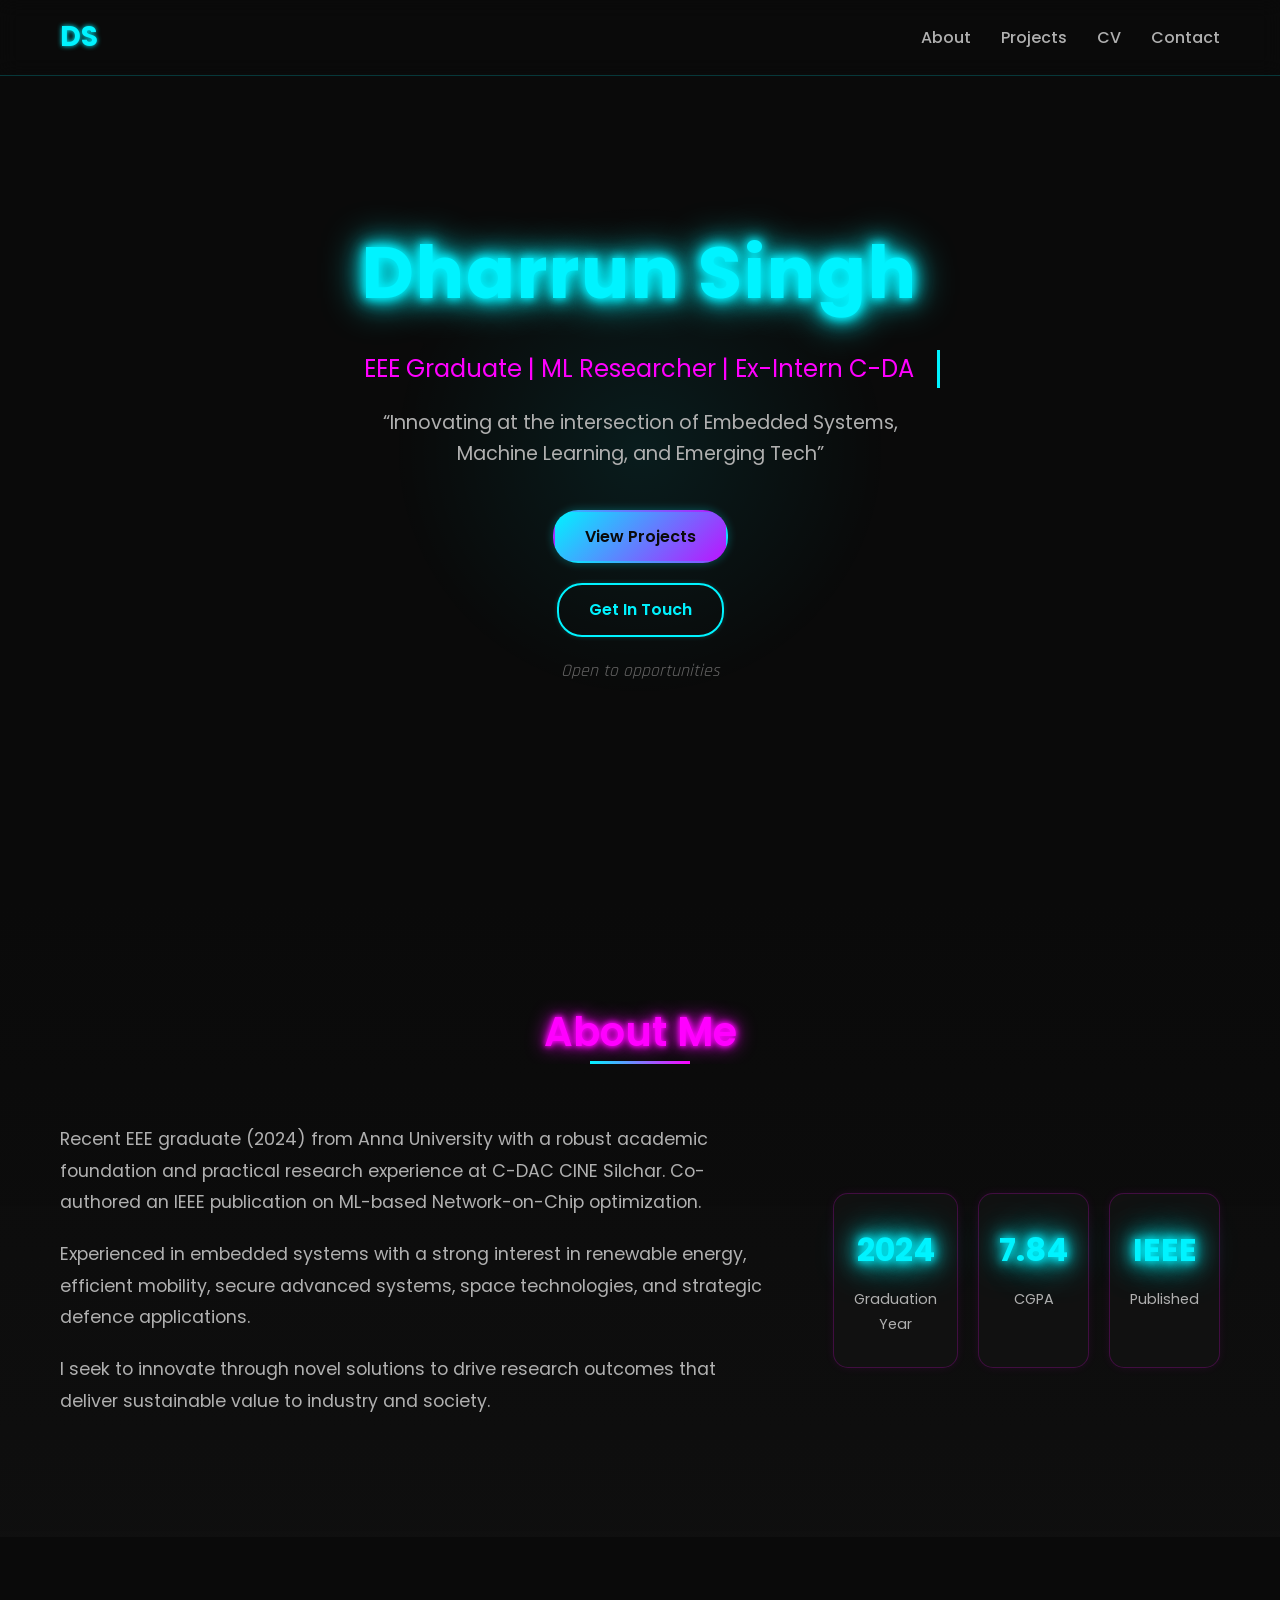
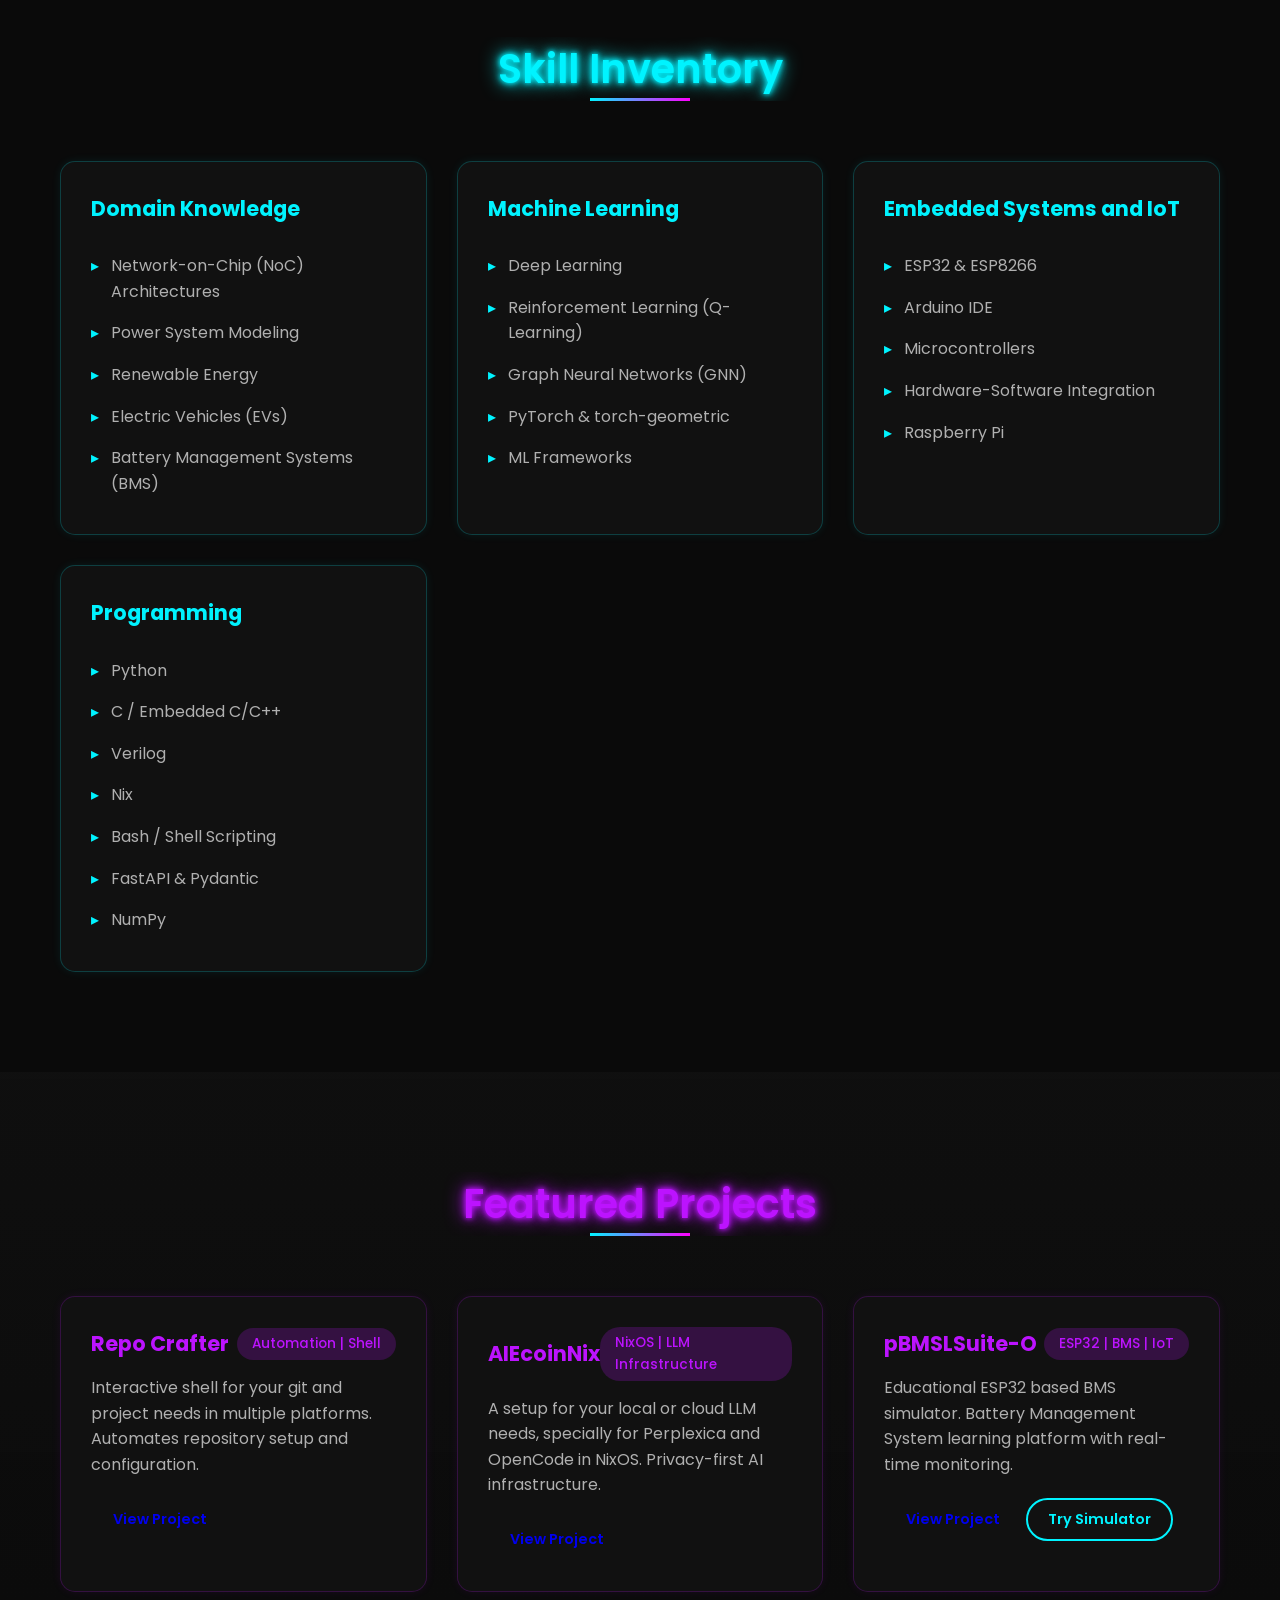
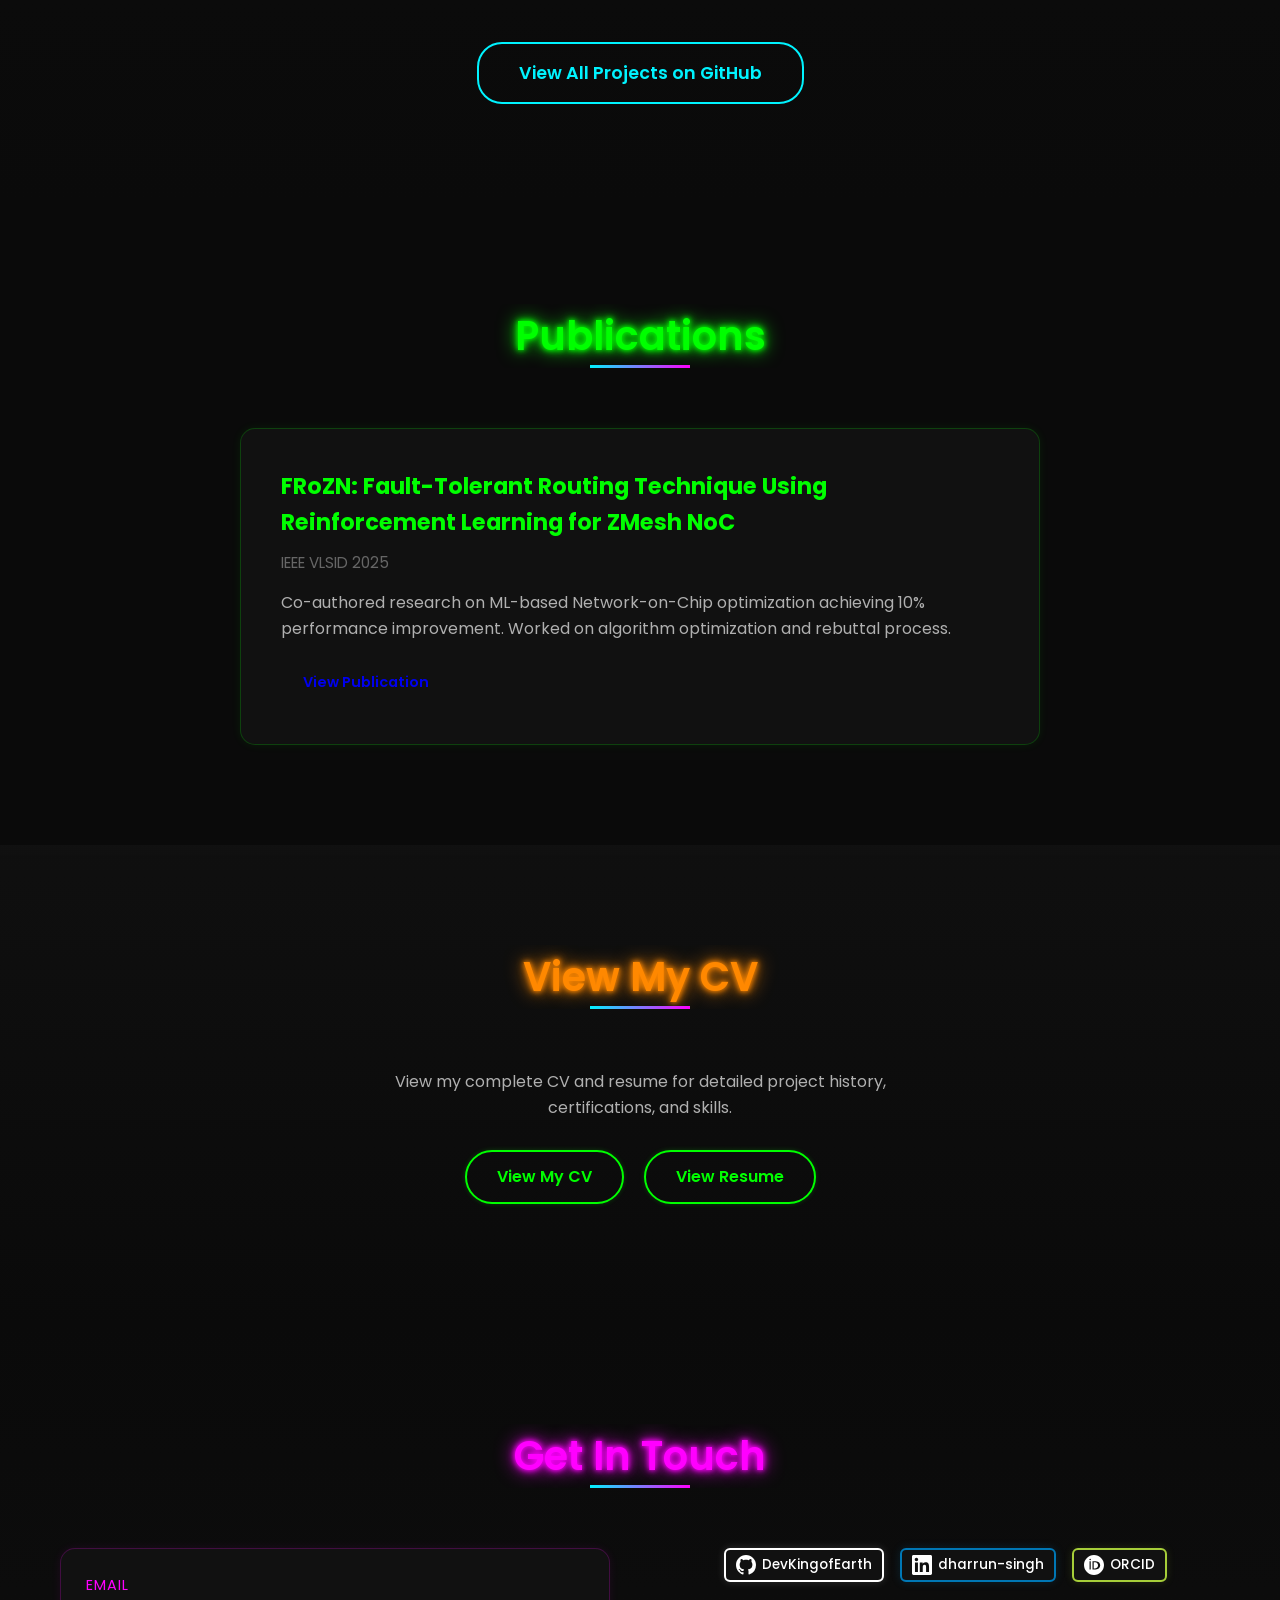
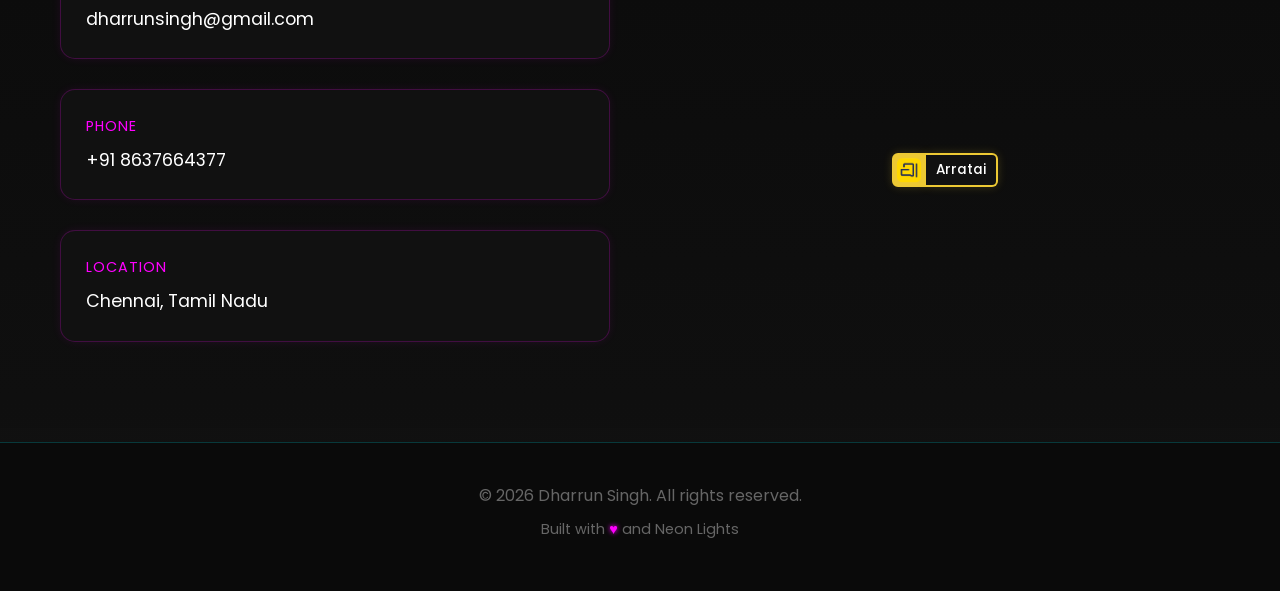
==== index.html @ 6e300f27 "Fixed button on hover in mobile mode" ====
<!DOCTYPE html>
<html lang="en">
<head>
    <meta charset="UTF-8">
    <meta name="viewport" content="width=device-width, initial-scale=1.0">
    <title>Dharrun Singh - EEE Graduate | ML Researcher | Ex-Intern C-DAC</title>
    <meta name="description" content="EEE Graduate (2024) from Anna University | ML Researcher at C-DAC CINE | IEEE Published | Embedded Systems & IoT Developer">
    <meta name="keywords" content="Dharrun Singh, ML Researcher, Embedded Systems, IoT, EEE Graduate, C-DAC, IEEE">
    <meta name="author" content="Dharrun Singh">

    <!-- Open Graph for LinkedIn/Social Sharing -->
    <meta property="og:title" content="Dharrun Singh - Portfolio">
    <meta property="og:description" content="EEE Graduate | ML Researcher | Ex-Intern C-DAC | IEEE Published">
    <meta property="og:image" content="https://devkingofearth.github.io/Meweb.png">
    <meta property="og:image:width" content="1200">
    <meta property="og:image:height" content="630">
    <meta property="og:image:type" content="image/png">
    <meta property="og:type" content="website">
    <meta property="og:url" content="https://devkingofearth.github.io">

    <!-- Twitter Card -->
    <meta name="twitter:card" content="summary_large_image">
    <meta name="twitter:title" content="Dharrun Singh - Portfolio">
    <meta name="twitter:description" content="EEE Graduate | ML Researcher | Ex-Intern C-DAC | IEEE Published">
    <meta name="twitter:image" content="https://devkingofearth.github.io/Meweb.png">

    <link rel="stylesheet" href="style.css">
    <link href="https://fonts.googleapis.com/css2?family=Poppins:wght@300;400;600;700&family=Rajdhani:ital,wght@0,400;1,400&display=swap" rel="stylesheet">
</head>
<body>
    <!-- Navigation -->
    <nav class="navbar">
        <div class="nav-container">
            <a href="#home" class="nav-logo">DS</a>
            <ul class="nav-menu">
                <li><a href="#about" class="nav-link">About</a></li>
                <li><a href="#projects" class="nav-link">Projects</a></li>
                <li><a href="#cv" class="nav-link">CV</a></li>
                <li><a href="#contact" class="nav-link">Contact</a></li>
            </ul>
            <div class="hamburger">
                <span class="bar"></span>
                <span class="bar"></span>
                <span class="bar"></span>
            </div>
        </div>
    </nav>

    <!-- Hero Section -->
    <section id="home" class="hero">
        <div class="hero-content">
            <h1 class="neon-text">Dharrun Singh</h1>
            <h2 class="subtitle">EEE Graduate | ML Researcher | Ex-Intern C-DAC</h2>
            <p class="hero-description">&#8220;Innovating at the intersection of Embedded Systems, Machine Learning, and Emerging Tech&#8221;</p>
            <div class="hero-buttons">
                <a href="#projects" class="btn btn-primary">View Projects</a>
                <a href="#contact" class="btn btn-secondary">Get In Touch</a>
            </div>
            <p class="opportunity-note">Open to opportunities</p>
        </div>
        <div class="hero-glow"></div>
    </section>

    <!-- About Section -->
    <section id="about" class="about">
        <div class="container">
            <h2 class="section-title neon-text-pink">About Me</h2>
            <div class="about-content">
                <div class="about-text">
                    <p>Recent EEE graduate (2024) from Anna University with a robust academic foundation and practical research experience at C-DAC CINE Silchar. Co-authored an IEEE publication on ML-based Network-on-Chip optimization.</p>
                    <p>Experienced in embedded systems with a strong interest in renewable energy, efficient mobility, secure advanced systems, space technologies, and strategic defence applications.</p>
                    <p>I seek to innovate through novel solutions to drive research outcomes that deliver sustainable value to industry and society.</p>
                </div>
                <div class="about-stats">
                    <div class="stat-item">
                        <span class="stat-number neon-text">2024</span>
                        <span class="stat-label">Graduation Year</span>
                    </div>
                    <div class="stat-item">
                        <span class="stat-number neon-text">7.84</span>
                        <span class="stat-label">CGPA</span>
                    </div>
                    <div class="stat-item">
                        <span class="stat-number neon-text">IEEE</span>
                        <span class="stat-label">Published</span>
                    </div>
                </div>
            </div>
        </div>
    </section>

    <!-- Skills Section -->
    <section id="skills" class="skills">
        <div class="container">
            <h2 class="section-title neon-text-cyan">Skill Inventory</h2>
            <div class="skills-grid">
                <div class="skill-card">
                    <h3>Domain Knowledge</h3>
                    <ul>
                        <li>Network-on-Chip (NoC) Architectures</li>
                        <li>Power System Modeling</li>
                        <li>Renewable Energy</li>
                        <li>Electric Vehicles (EVs)</li>
                        <li>Battery Management Systems (BMS)</li>
                    </ul>
                </div>
                <div class="skill-card">
                    <h3>Machine Learning</h3>
                    <ul>
                        <li>Deep Learning</li>
                        <li>Reinforcement Learning (Q-Learning)</li>
                        <li>Graph Neural Networks (GNN)</li>
                        <li>PyTorch & torch-geometric</li>
                        <li>ML Frameworks</li>
                    </ul>
                </div>
                <div class="skill-card">
                    <h3>Embedded Systems and IoT</h3>
                    <ul>
                        <li>ESP32 & ESP8266</li>
                        <li>Arduino IDE</li>
                        <li>Microcontrollers</li>
                        <li>Hardware-Software Integration</li>
                        <li>Raspberry Pi</li>
                    </ul>
                </div>
                <div class="skill-card">
                    <h3>Programming</h3>
                    <ul>
                        <li>Python</li>
                        <li>C / Embedded C/C++</li>
                        <li>Verilog</li>
                        <li>Nix</li>
                        <li>Bash / Shell Scripting</li>
                        <li>FastAPI & Pydantic</li>
                        <li>NumPy</li>
                    </ul>
                </div>
            </div>
        </div>
    </section>

    <!-- Projects Section -->
    <section id="projects" class="projects">
        <div class="container">
            <h2 class="section-title neon-text-purple">Featured Projects</h2>
            <div class="projects-grid">
                <div class="project-card">
                    <div class="project-header">
                        <h3>Repo Crafter</h3>
                        <span class="project-tag">Automation | Shell</span>
                    </div>
                    <p class="project-description">Interactive shell for your git and project needs in multiple platforms. Automates repository setup and configuration.</p>
                    <div class="project-links">
                        <a href="https://github.com/DevKingofEarth/Repo-Crafter" target="_blank" class="btn btn-small">View Project</a>
                    </div>
                </div>
                <div class="project-card">
                    <div class="project-header">
                        <h3>AIEcoinNix</h3>
                        <span class="project-tag">NixOS | LLM Infrastructure</span>
                    </div>
                    <p class="project-description">A setup for your local or cloud LLM needs, specially for Perplexica and OpenCode in NixOS. Privacy-first AI infrastructure.</p>
                    <div class="project-links">
                        <a href="https://github.com/DevKingofEarth/AIEcoinNix" target="_blank" class="btn btn-small">View Project</a>
                    </div>
                </div>
                <div class="project-card">
                    <div class="project-header">
                        <h3>pBMSLSuite-O</h3>
                        <span class="project-tag">ESP32 | BMS | IoT</span>
                    </div>
                    <div class="project-preview-container">
                        <p class="project-description">Educational ESP32 based BMS simulator. Battery Management System learning platform with real-time monitoring.</p>
                        <div class="project-preview">
                            <img src="pBMSLSuite-O.png" alt="pBMSLSuite-O Circuit Simulation Preview">
                        </div>
                    </div>
                    <div class="project-links">
                        <a href="https://github.com/DevKingofEarth/pBMSLSuite-O" target="_blank" class="btn btn-small">View Project</a>
                        <a href="https://wokwi.com/projects/453769002432989185" target="_blank" class="btn btn-small btn-outline">Try Simulator</a>
                    </div>
                </div>

            </div>
            <div class="github-link">
                <a href="https://github.com/DevKingofEarth" target="_blank" class="btn btn-outline">
                    <span>View All Projects on GitHub</span>
                </a>
            </div>
        </div>
    </section>

    <!-- Publications Section -->
    <section class="publications">
        <div class="container">
            <h2 class="section-title neon-text-lime">Publications</h2>
            <div class="publication-card">
                <h3>FRoZN: Fault-Tolerant Routing Technique Using Reinforcement Learning for ZMesh NoC</h3>
                <p class="publication-publisher">IEEE VLSID 2025</p>
                <p class="publication-description">Co-authored research on ML-based Network-on-Chip optimization achieving 10% performance improvement. Worked on algorithm optimization and rebuttal process.</p>
                <a href="https://ieeexplore.ieee.org/document/10900681" target="_blank" class="btn btn-small">View Publication</a>
            </div>
        </div>
    </section>

    <!-- CV Section -->
    <section id="cv" class="cv-download">
        <div class="container">
            <h2 class="section-title neon-text-orange">View My CV</h2>
            <div class="cv-content">
                <p class="cv-description">View my complete CV and resume for detailed project history, certifications, and skills.</p>
                <div class="cv-buttons">
                    <a href="https://rxresu.me/devkingofearth/dharrun-singh-cv" target="_blank" rel="noopener noreferrer" class="btn btn-cv">
                        View My CV
                    </a>
                    <a href="https://rxresu.me/devkingofearth/dharrun-singh-resume" target="_blank" rel="noopener noreferrer" class="btn btn-cv">
                        View Resume
                    </a>
                </div>

            </div>
        </div>
    </section>

    <!-- Contact Section -->
    <section id="contact" class="contact">
        <div class="container">
            <h2 class="section-title neon-text-pink">Get In Touch</h2>
            <div class="contact-content">
                <div class="contact-info">
                    <div class="contact-item">
                        <span class="contact-label">Email</span>
                        <a href="mailto:dharrunsingh@gmail.com" class="contact-value">dharrunsingh@gmail.com</a>
                    </div>
                    <div class="contact-item">
                        <span class="contact-label">Phone</span>
                        <a href="tel:+918637664377" class="contact-value">+91 8637664377</a>
                    </div>
                    <div class="contact-item">
                        <span class="contact-label">Location</span>
                        <span class="contact-value">Chennai, Tamil Nadu</span>
                    </div>
                </div>
                <div class="social-links">
                    <a href="https://github.com/DevKingofEarth" target="_blank" class="social-link github" aria-label="GitHub">
                        <svg height="20" width="20" viewBox="0 0 24 24" fill="currentColor">
                            <path d="M12 0C5.37 0 0 5.37 0 12c0 5.31 3.435 9.795 8.205 11.385.6.105.825-.255.825-.57 0-.285-.015-1.23-.015-2.235-3.015.555-3.795-.735-4.035-1.41-.135-.345-.72-1.41-1.23-1.695-.42-.225-1.02-.78-.015-.795.945-.015 1.62.87 1.845 1.23 1.08 1.815 2.805 1.305 3.495.99.105-.78.42-1.305.765-1.605-2.67-.3-5.46-1.335-5.46-5.925 0-1.305.465-2.385 1.23-3.225-.12-.3-.54-1.53.12-3.18 0 0 1.005-.315 3.3 1.23.96-.27 1.98-.405 3-.405s2.04.135 3 .405c2.295-1.56 3.3-1.23 3.3-1.23.66 1.65.24 2.88.12 3.18.765.84 1.23 1.905 1.23 3.225 0 4.605-2.805 5.625-5.475 5.925.435.375.81 1.095.81 2.22 0 1.605-.015 2.895-.015 3.3 0 .315.225.69.825.57A12.02 12.02 0 0024 12c0-6.63-5.37-12-12-12z"/>
                        </svg>
                        <span>DevKingofEarth</span>
                    </a>
                    <a href="https://www.linkedin.com/in/dharrun-singh" target="_blank" class="social-link linkedin" aria-label="LinkedIn">
                        <svg height="20" width="20" viewBox="0 0 24 24" fill="currentColor">
                            <path d="M20.447 20.452h-3.554v-5.569c0-1.328-.027-3.037-1.852-3.037-1.853 0-2.136 1.445-2.136 2.939v5.667H9.351V9h3.414v1.561h.046c.477-.9 1.637-1.85 3.37-1.85 3.601 0 4.267 2.37 4.267 5.455v6.286zM5.337 7.433c-1.144 0-2.063-.926-2.063-2.065 0-1.138.92-2.063 2.063-2.063 1.14 0 2.064.925 2.064 2.063 0 1.139-.925 2.065-2.064 2.065zm1.782 13.019H3.555V9h3.564v11.452zM22.225 0H1.771C.792 0 0 .774 0 1.729v20.542C0 23.227.792 24 1.771 24h20.451C23.2 24 24 23.227 24 22.271V1.729C24 .774 23.2 0 22.222 0h.003z"/>
                        </svg>
                        <span>dharrun-singh</span>
                    </a>
                    <a href="https://orcid.org/0009-0004-4922-1055" target="_blank" class="social-link orcid" aria-label="ORCID">
                        <svg height="20" width="20" viewBox="0 0 24 24" fill="currentColor">
                            <path d="M12 0C5.372 0 0 5.372 0 12s5.372 12 12 12 12-5.372 12-12S18.628 0 12 0zM7.369 4.378c.525 0 .947.431.947.947s-.422.947-.947.947a.95.95 0 0 1-.947-.947c0-.525.422-.947.947-.947zm-.722 3.038h1.444v10.041H6.647V7.416zm3.562 0h3.9c3.712 0 5.344 2.653 5.344 5.025 0 2.578-2.016 5.025-5.325 5.025h-3.919V7.416zm1.444 1.303v7.444h1.722c2.022 0 3.466-1.569 3.466-3.722 0-2.016-1.272-3.722-3.466-3.722h-1.722z"/>
                        </svg>
                        <span>ORCID</span>
                    </a>
                    <a href="https://aratt.ai/user/@dharrunsingh" target="_blank" class="arratai-split-btn" aria-label="Arratai">
                        <div class="arratai-icon-segment">
                            <img src="arattai-icon.png" alt="Arratai">
                        </div>
                        <span>Arratai</span>
                    </a>
                </div>
            </div>
        </div>
    </section>

    <!-- Footer -->
    <footer class="footer">
        <div class="container">
            <p>&copy; 2026 Dharrun Singh. All rights reserved.</p>
            <p class="footer-tagline">Built with <span class="neon-heart">♥</span> and Neon Lights</p>
        </div>
    </footer>

    <script>
        // Mobile menu toggle
        const hamburger = document.querySelector('.hamburger');
        const navMenu = document.querySelector('.nav-menu');

        hamburger.addEventListener('click', () => {
            hamburger.classList.toggle('active');
            navMenu.classList.toggle('active');
        });

        // Close menu on link click
        document.querySelectorAll('.nav-link').forEach(link => {
            link.addEventListener('click', () => {
                hamburger.classList.remove('active');
                navMenu.classList.remove('active');
            });
        });

        // Smooth scroll
        document.querySelectorAll('a[href^="#"]').forEach(anchor => {
            anchor.addEventListener('click', function (e) {
                e.preventDefault();
                document.querySelector(this.getAttribute('href')).scrollIntoView({
                    behavior: 'smooth'
                });
            });
        });

        // Opportunity note smoke fade on scroll
        const opportunityNote = document.querySelector('.opportunity-note');
        const aboutSection = document.querySelector('#about');
        
        if (opportunityNote && aboutSection) {
            const observer = new IntersectionObserver((entries) => {
                entries.forEach(entry => {
                    if (entry.isIntersecting) {
                        opportunityNote.classList.add('smoke-fade');
                    } else {
                        opportunityNote.classList.remove('smoke-fade');
                    }
                });
            }, { threshold: 0.1 });
            
            observer.observe(aboutSection);
        }
    </script>
    
    <!-- Scroll Animations -->
    <script src="animations.js"></script>
</body>
</html>
---- style.css ----
/* ===== CSS Reset & Base ===== */
* {
    margin: 0;
    padding: 0;
    box-sizing: border-box;
}

:root {
    /* Neon Colors */
    --neon-cyan: #00f3ff;
    --neon-pink: #ff00ff;
    --neon-purple: #bc13fe;
    --neon-lime: #00ff00;
    --neon-orange: #ff8800;
    
    /* Background */
    --bg-dark: #0a0a0a;
    --bg-card: #111111;
    --bg-card-hover: #1a1a1a;
    
    /* Text */
    --text-primary: #ffffff;
    --text-secondary: #b0b0b0;
    --text-muted: #666666;
}

body {
    font-family: 'Poppins', sans-serif;
    background-color: var(--bg-dark);
    color: var(--text-primary);
    line-height: 1.6;
    overflow-x: hidden;
}

.container {
    max-width: 1200px;
    margin: 0 auto;
    padding: 0 20px;
}

/* ===== Neon Text Effects ===== */
.neon-text {
    color: var(--neon-cyan);
    text-shadow:
        0 0 8px var(--neon-cyan),
        0 0 15px var(--neon-cyan),
        0 0 25px var(--neon-cyan),
        0 0 40px var(--neon-cyan);
    animation: neon-pulse 2s ease-in-out infinite alternate;
}

.neon-text-pink {
    color: var(--neon-pink);
    text-shadow:
        0 0 5px var(--neon-pink),
        0 0 10px var(--neon-pink),
        0 0 20px var(--neon-pink);
}

.neon-text-cyan {
    color: var(--neon-cyan);
    text-shadow:
        0 0 5px var(--neon-cyan),
        0 0 10px var(--neon-cyan),
        0 0 20px var(--neon-cyan);
}

.neon-text-purple {
    color: var(--neon-purple);
    text-shadow:
        0 0 5px var(--neon-purple),
        0 0 10px var(--neon-purple),
        0 0 20px var(--neon-purple);
}

.neon-text-lime {
    color: var(--neon-lime);
    text-shadow:
        0 0 5px var(--neon-lime),
        0 0 10px var(--neon-lime),
        0 0 20px var(--neon-lime);
}

@keyframes neon-pulse {
    from {
        text-shadow:
            0 0 5px var(--neon-cyan),
            0 0 10px var(--neon-cyan),
            0 0 20px var(--neon-cyan);
    }
    to {
        text-shadow:
            0 0 10px var(--neon-cyan),
            0 0 20px var(--neon-cyan),
            0 0 30px var(--neon-cyan),
            0 0 40px var(--neon-cyan);
    }
}

/* ===== Navigation ===== */
.navbar {
    position: fixed;
    top: 0;
    left: 0;
    right: 0;
    background: rgba(10, 10, 10, 0.9);
    backdrop-filter: blur(10px);
    border-bottom: 1px solid rgba(0, 243, 255, 0.2);
    z-index: 1000;
    padding: 15px 0;
}

.nav-container {
    max-width: 1200px;
    margin: 0 auto;
    padding: 0 20px;
    display: flex;
    justify-content: space-between;
    align-items: center;
}

.nav-logo {
    font-size: 28px;
    font-weight: 700;
    color: var(--neon-cyan);
    text-decoration: none;
    text-shadow: 0 0 5px var(--neon-cyan);
    transition: all 0.3s ease;
}

.nav-logo:hover {
    text-shadow: 0 0 10px var(--neon-cyan), 0 0 20px var(--neon-cyan);
}

.nav-menu {
    display: flex;
    list-style: none;
    gap: 30px;
}

.nav-link {
    color: var(--text-secondary);
    text-decoration: none;
    font-weight: 500;
    transition: all 0.3s ease;
    position: relative;
}

.nav-link:hover {
    color: var(--neon-cyan);
}

.nav-link::after {
    content: '';
    position: absolute;
    bottom: -5px;
    left: 0;
    width: 0;
    height: 2px;
    background: var(--neon-cyan);
    box-shadow: 0 0 5px var(--neon-cyan);
    transition: width 0.3s ease;
}

.nav-link:hover::after {
    width: 100%;
}

.hamburger {
    display: none;
    flex-direction: column;
    cursor: pointer;
    gap: 5px;
}

.bar {
    width: 25px;
    height: 3px;
    background: var(--neon-cyan);
    box-shadow: 0 0 5px var(--neon-cyan);
    transition: all 0.3s ease;
}

/* ===== Hero Section ===== */
.hero {
    min-height: 100vh;
    display: flex;
    align-items: center;
    justify-content: center;
    position: relative;
    overflow: hidden;
    padding: 100px 20px;
}

.hero-content {
    text-align: center;
    z-index: 2;
}

.hero h1 {
    font-size: 4.5rem;
    font-weight: 700;
    margin-bottom: 20px;
    letter-spacing: 2px;
}

.subtitle {
    font-size: 1.5rem;
    color: var(--neon-pink);
    margin-bottom: 20px;
    font-weight: 400;
}

.hero-description {
    font-size: 1.2rem;
    color: var(--text-secondary);
    max-width: 600px;
    margin: 0 auto 40px;
}

.hero-buttons {
    display: flex;
    gap: 20px;
    justify-content: center;
    flex-wrap: wrap;
}

/* Opportunity Note - Subtle, elegant, smoke fade */
.opportunity-note {
    font-family: 'Rajdhani', sans-serif;
    font-style: italic;
    font-size: 1.1rem;
    color: var(--text-muted);
    text-align: center;
    margin-top: 20px;
    opacity: 1;
    transform: translateY(0);
    filter: blur(0px);
    transition: opacity 0.8s ease-out, transform 0.8s ease-out, filter 0.8s ease-out;
}

.opportunity-note.smoke-fade {
    opacity: 0;
    transform: translateY(-15px);
    filter: blur(3px);
}

.hero-glow {
    position: absolute;
    width: 500px;
    height: 500px;
    background: radial-gradient(circle, rgba(0, 243, 255, 0.08) 0%, transparent 70%);
    top: 50%;
    left: 50%;
    transform: translate(-50%, -50%);
    pointer-events: none;
    z-index: 1;
}

/* ===== Buttons ===== */
.btn {
    padding: 12px 30px;
    border-radius: 30px;
    text-decoration: none;
    font-weight: 600;
    transition: all 0.3s ease;
    display: inline-block;
    border: 2px solid transparent;
}

.btn-primary {
    background: linear-gradient(135deg, var(--neon-cyan), var(--neon-purple));
    color: var(--bg-dark);
    box-shadow: 0 0 10px rgba(0, 243, 255, 0.3);
    border-radius: 25px;
}

.btn-primary:hover {
    box-shadow: 0 0 15px rgba(0, 243, 255, 0.4), 0 0 30px rgba(188, 19, 254, 0.3);
    transform: translateY(-3px);
    border-radius: 25px;
}

.btn-secondary {
    background: transparent;
    color: var(--neon-cyan);
    border: 2px solid var(--neon-cyan);
    box-shadow: 0 0 5px rgba(0, 243, 255, 0.2);
    border-radius: 25px;
}

.btn-secondary:hover {
    background: rgba(0, 243, 255, 0.1);
    box-shadow: 0 0 10px rgba(0, 243, 255, 0.3);
    border-radius: 25px;
}

.btn-outline {
    background: transparent;
    color: var(--neon-cyan);
    border: 2px solid var(--neon-cyan);
    padding: 15px 40px;
    font-size: 1.1rem;
    border-radius: 25px;
}

.btn-outline:hover {
    background: var(--neon-cyan);
    color: var(--bg-dark);
    box-shadow: 0 0 15px var(--neon-cyan);
    border-radius: 25px;
}

/* CV Buttons - Radium Green Style */
.btn-cv {
    background: transparent;
    color: var(--neon-lime);
    border: 2px solid var(--neon-lime);
    box-shadow: 0 0 5px rgba(0, 255, 0, 0.2);
}

.btn-cv:hover {
    background: rgba(0, 255, 0, 0.1);
    box-shadow: 0 0 10px rgba(0, 255, 0, 0.3);
    transform: translateY(-3px);
}

.btn-small {
    padding: 8px 20px;
    font-size: 0.9rem;
}

.btn.disabled {
    opacity: 0.5;
    cursor: not-allowed;
}

/* ===== Section Titles ===== */
.section-title {
    font-size: 2.5rem;
    text-align: center;
    margin-bottom: 60px;
    font-weight: 600;
}

/* ===== About Section ===== */
.about {
    padding: 100px 0;
    background: linear-gradient(180deg, var(--bg-dark) 0%, rgba(17, 17, 17, 0.8) 100%);
}

.about-content {
    display: grid;
    grid-template-columns: 2fr 1fr;
    gap: 60px;
    align-items: center;
}

.about-text p {
    color: var(--text-secondary);
    margin-bottom: 20px;
    font-size: 1.1rem;
    line-height: 1.8;
}

.about-stats {
    display: grid;
    grid-template-columns: repeat(3, 1fr);
    gap: 20px;
}

.stat-item {
    text-align: center;
    padding: 30px 20px;
    background: var(--bg-card);
    border-radius: 15px;
    border: 1px solid rgba(255, 0, 255, 0.2);
    box-shadow: 0 0 10px rgba(255, 0, 255, 0.08);
    transition: all 0.3s ease;
}

.stat-item:hover {
    transform: translateY(-5px);
    box-shadow: 0 0 15px rgba(255, 0, 255, 0.2);
    border-color: var(--neon-pink);
}

.stat-number {
    display: block;
    font-size: 2rem;
    font-weight: 700;
    margin-bottom: 10px;
}

.stat-label {
    color: var(--text-secondary);
    font-size: 0.9rem;
}

/* ===== Skills Section ===== */
.skills {
    padding: 100px 0;
}

.skills-grid {
    display: grid;
    grid-template-columns: repeat(auto-fit, minmax(300px, 1fr));
    gap: 30px;
}

.skill-card {
    background: var(--bg-card);
    border-radius: 15px;
    padding: 30px;
    border: 1px solid rgba(0, 243, 255, 0.2);
    box-shadow: 0 0 10px rgba(0, 243, 255, 0.08);
    transition: all 0.3s ease;
}

.skill-card:hover {
    transform: translateY(-5px);
    box-shadow: 0 0 15px rgba(0, 243, 255, 0.2);
    border-color: var(--neon-cyan);
}

.skill-card h3 {
    color: var(--neon-cyan);
    margin-bottom: 20px;
    font-size: 1.3rem;
}

.skill-card ul {
    list-style: none;
}

.skill-card li {
    color: var(--text-secondary);
    padding: 8px 0;
    padding-left: 20px;
    position: relative;
}

.skill-card li::before {
    content: '▸';
    position: absolute;
    left: 0;
    color: var(--neon-cyan);
}

/* ===== Projects Section ===== */
.projects {
    padding: 100px 0;
    background: linear-gradient(180deg, rgba(17, 17, 17, 0.8) 0%, var(--bg-dark) 100%);
}

.projects-grid {
    display: grid;
    grid-template-columns: repeat(auto-fit, minmax(350px, 1fr));
    gap: 30px;
    margin-bottom: 50px;
}

.project-card {
    position: relative;
    background: var(--bg-card);
    border-radius: 15px;
    padding: 30px;
    border: 1px solid rgba(188, 19, 254, 0.2);
    box-shadow: 0 0 10px rgba(188, 19, 254, 0.08);
    transition: all 0.3s ease;
    overflow: hidden;
}

.project-card:hover {
    transform: translateY(-5px);
    box-shadow: 0 0 15px rgba(188, 19, 254, 0.2);
    border-color: var(--neon-purple);
}

.project-card:has(.btn-outline:hover) .project-preview {
    opacity: 1;
}

.project-card:has(.btn-outline:hover) .project-preview img {
    transform: scale(1.1);
}

/* Project Preview - Only covers description area */
.project-preview-container {
    position: relative;
    min-height: 80px;
    margin-bottom: 20px;
}

.project-preview-container .project-description {
    position: relative;
    z-index: 1;
}

.project-preview {
    position: absolute;
    top: 0;
    left: 0;
    width: 100%;
    height: 100%;
    opacity: 0;
    transition: opacity 0.3s ease;
    border-radius: 8px;
    overflow: hidden;
    z-index: 2;
}

.project-preview img {
    width: 100%;
    height: 100%;
    object-fit: cover;
    object-position: center;
    background: var(--bg-dark);
}

.project-header {
    display: flex;
    justify-content: space-between;
    align-items: center;
    margin-bottom: 15px;
}

.project-header h3 {
    color: var(--neon-purple);
    font-size: 1.3rem;
}

.project-tag {
    background: rgba(188, 19, 254, 0.2);
    color: var(--neon-purple);
    padding: 5px 15px;
    border-radius: 20px;
    font-size: 0.85rem;
    font-weight: 500;
}

.project-description {
    color: var(--text-secondary);
    margin-bottom: 20px;
    line-height: 1.6;
}

.github-link {
    text-align: center;
}

/* ===== Publications Section ===== */
.publications {
    padding: 100px 0;
}

.publication-card {
    background: var(--bg-card);
    border-radius: 15px;
    padding: 40px;
    border: 1px solid rgba(0, 255, 0, 0.2);
    box-shadow: 0 0 10px rgba(0, 255, 0, 0.08);
    max-width: 800px;
    margin: 0 auto;
    transition: all 0.3s ease;
}

.publication-card:hover {
    box-shadow: 0 0 15px rgba(0, 255, 0, 0.2);
    border-color: var(--neon-lime);
}

.publication-card h3 {
    color: var(--neon-lime);
    font-size: 1.4rem;
    margin-bottom: 10px;
}

.publication-publisher {
    color: var(--text-muted);
    font-size: 0.95rem;
    margin-bottom: 15px;
}

.publication-description {
    color: var(--text-secondary);
    margin-bottom: 20px;
    line-height: 1.6;
}

/* ===== Contact Section ===== */
.contact {
    padding: 100px 0;
    background: linear-gradient(180deg, var(--bg-dark) 0%, rgba(17, 17, 17, 0.9) 100%);
}

.contact-content {
    display: grid;
    grid-template-columns: 1fr 1fr;
    gap: 60px;
}

.contact-info {
    display: flex;
    flex-direction: column;
    gap: 30px;
}

.contact-item {
    background: var(--bg-card);
    padding: 25px;
    border-radius: 15px;
    border: 1px solid rgba(255, 0, 255, 0.2);
    box-shadow: 0 0 10px rgba(255, 0, 255, 0.08);
    transition: all 0.3s ease;
}

.contact-item:hover {
    box-shadow: 0 0 15px rgba(255, 0, 255, 0.2);
    border-color: var(--neon-pink);
}

.contact-label {
    display: block;
    color: var(--neon-pink);
    font-size: 0.9rem;
    margin-bottom: 8px;
    text-transform: uppercase;
    letter-spacing: 1px;
}

.contact-value {
    color: var(--text-primary);
    font-size: 1.1rem;
    text-decoration: none;
    transition: color 0.3s ease;
}

.contact-value:hover {
    color: var(--neon-cyan);
}

.social-links {
    display: flex;
    flex-direction: row;
    justify-content: center;
    gap: 16px;
    flex-wrap: wrap;
}

.social-link {
    display: inline-flex;
    align-items: center;
    padding: 4px 10px;
    text-align: center;
    text-decoration: none;
    border-radius: 6px;
    font-weight: 500;
    font-size: 0.85rem;
    line-height: 1;
    height: fit-content;
    transition: all 0.3s ease;
}

.social-link.github {
    background: var(--bg-card);
    color: var(--text-primary);
    border: 2px solid #ffffff;
    box-shadow: 0 0 8px rgba(255, 255, 255, 0.15);
}

.social-link.github:hover {
    background: transparent;
    box-shadow: 0 0 15px rgba(255, 255, 255, 0.4);
}

.social-link.linkedin {
    background: var(--bg-card);
    color: var(--text-primary);
    border: 2px solid #0077b5;
    box-shadow: 0 0 10px rgba(0, 119, 181, 0.2);
}

.social-link.linkedin:hover {
    background: #0077b5;
    box-shadow: 0 0 15px rgba(0, 119, 181, 0.3);
}

.social-link.orcid {
    background: var(--bg-card);
    color: var(--text-primary);
    border: 2px solid #a6ce39;
    box-shadow: 0 0 8px rgba(166, 206, 57, 0.15);
}

.social-link.orcid:hover {
    background: #a6ce39;
    box-shadow: 0 0 15px rgba(166, 206, 57, 0.4);
}

/* ===== Arratai Split Button ===== */
.arratai-split-btn {
    display: inline-flex;
    align-items: stretch;
    text-decoration: none;
    transition: transform 0.3s ease;
    height: fit-content;
    border-radius: 6px;
    overflow: visible;
}

/* Left Segment: Icon */
.arratai-icon-segment {
    background: #EDC934;
    border: 2px solid #EDC934;
    border-radius: 6px 0 0 6px;
    width: 34px;
    height: 34px;
    flex-shrink: 0;
    display: flex;
    align-items: center;
    justify-content: center;
    box-shadow: 0 0 10px rgba(237, 201, 52, 0.2);
    transition: all 0.3s ease;
}

.arratai-icon-segment img {
    width: 100%;
    height: 100%;
    object-fit: cover;
}

/* Right Segment: Text */
.arratai-split-btn span {
    background: var(--bg-card);
    border: 2px solid #EDC934;
    border-left: none;
    border-radius: 0 6px 6px 0;
    padding: 0 10px;
    display: flex;
    align-items: center;
    color: var(--text-primary);
    font-weight: 500;
    font-size: 0.85rem;
    height: 34px;
    box-shadow: 0 0 10px rgba(237, 201, 52, 0.2);
    transition: all 0.3s ease;
}

/* Hover Effects */
.arratai-split-btn:hover {
    transform: translateY(-3px);
}

.arratai-split-btn:hover .arratai-icon-segment {
    border-radius: 6px 0 0 6px;
    box-shadow: 0 0 20px #EDC934;
}

.arratai-split-btn:hover span {
    background: #EDC934;
    border-radius: 0 6px 6px 0;
    box-shadow: 0 0 20px #EDC934;
    color: #000;
}

/* Mobile Mode */
@media (max-width: 768px) {
    .arratai-split-btn span {
        display: none;
    }
    
    .arratai-icon-segment {
        border-radius: 6px;
        width: 40px;
        height: 40px;
    }
    
    /* On hover, ensure all corners are rounded */
    .arratai-split-btn:hover .arratai-icon-segment {
        border-radius: 6px;
    }
}

/* Social Link Icons */
.social-link svg {
    width: 20px;
    height: 20px;
    fill: currentColor;
}

.social-link.github,
.social-link.linkedin,
.social-link.orcid {
    padding: 5px 10px;
    display: inline-flex;
    align-items: center;
    gap: 6px;
    width: fit-content;
    height: fit-content;
}

.social-link span {
    font-size: 0.85rem;
    line-height: 1;
}

/* ===== CV Download Section ===== */
.cv-download {
    padding: 100px 0;
    background: linear-gradient(180deg, rgba(17, 17, 17, 0.9) 0%, var(--bg-dark) 100%);
    text-align: center;
}

.cv-content {
    max-width: 600px;
    margin: 0 auto;
}

.cv-description {
    color: var(--text-secondary);
    font-size: 1.1rem;
    margin-bottom: 30px;
}

.cv-buttons {
    display: flex;
    gap: 20px;
    justify-content: center;
    margin-bottom: 20px;
    flex-wrap: wrap;
}

.cv-note {
    color: var(--text-muted);
    font-size: 0.9rem;
}

.neon-text-orange {
    color: #ff8800;
    text-shadow: 0 0 5px #ff8800, 0 0 10px #ff8800, 0 0 20px #ff8800;
}

/* ===== Footer ===== */
.footer {
    padding: 40px 0;
    text-align: center;
    border-top: 1px solid rgba(0, 243, 255, 0.2);
}

.footer p {
    color: var(--text-muted);
    margin-bottom: 10px;
}

.footer-tagline {
    font-size: 0.9rem;
}

.neon-heart {
    color: var(--neon-pink);
    text-shadow: 0 0 5px var(--neon-pink);
    animation: heartbeat 1.5s ease-in-out infinite;
}

@keyframes heartbeat {
    0%, 100% { transform: scale(1); }
    50% { transform: scale(1.2); }
}

/* ===== Responsive Design ===== */
@media (max-width: 968px) {
    .nav-menu {
        position: fixed;
        left: -100%;
        top: 70px;
        flex-direction: column;
        background: rgba(10, 10, 10, 0.95);
        width: 100%;
        text-align: center;
        transition: 0.3s;
        padding: 20px 0;
        border-bottom: 1px solid rgba(0, 243, 255, 0.2);
    }

    .nav-menu.active {
        left: 0;
    }

    .hamburger {
        display: flex;
    }

    .hero h1 {
        font-size: 3rem;
    }

    .about-content {
        grid-template-columns: 1fr;
    }

    .about-stats {
        grid-template-columns: repeat(3, 1fr);
    }

    .contact-content {
        grid-template-columns: 1fr;
    }

    .social-links {
        flex-direction: row;
        justify-content: center;
    }

    /* Hide username when squeezed */
    .social-link span {
        display: none;
    }

    .social-link.github,
    .social-link.linkedin,
    .social-link.orcid {
        padding: 8px 10px;
    }

    @media (max-width: 768px) {
    .hero h1 {
        font-size: 2.5rem;
    }

    .subtitle {
        font-size: 1.2rem;
    }

    .section-title {
        font-size: 2rem;
    }

    .skills-grid {
        grid-template-columns: 1fr;
    }

    .projects-grid {
        grid-template-columns: 1fr;
    }

    .about-stats {
        grid-template-columns: 1fr;
    }

    /* Social icons - hide username when squeezed (tablet/mobile), square-ish */
    .social-link span {
        display: none;
    }

    .social-link.github,
    .social-link.linkedin,
    .social-link.orcid {
        padding: 8px 10px;
    }

    .social-links {
        flex-direction: row;
    }
}

    .social-link.github,
    .social-link.linkedin,
    .social-link.orcid {
        padding: 8px 10px;
    }

    .social-links {
        flex-direction: row;
    }
}

.hero-buttons {
        flex-direction: column;
        align-items: center;
    }

    .cv-buttons {
        flex-direction: row;
        align-items: center;
    }

    .cv-description {
        font-size: 1rem;
        padding: 0 20px;
    }
}

/* ===== Skill Progress Bars ===== */
.skill-bar {
    width: 100%;
    height: 8px;
    background: rgba(255, 255, 255, 0.1);
    border-radius: 4px;
    overflow: hidden;
    margin-top: 10px;
    box-shadow: inset 0 0 5px rgba(0, 0, 0, 0.3);
}

.skill-progress {
    height: 100%;
    background: linear-gradient(90deg, var(--neon-cyan), var(--neon-purple));
    border-radius: 4px;
    box-shadow: 0 0 10px var(--neon-cyan);
    transform-origin: left;
    animation: skill-fill 1.5s ease-out forwards;
}

@keyframes skill-fill {
    from {
        transform: scaleX(0);
    }
    to {
        transform: scaleX(1);
    }
}

/* Different skill levels */
.skill-90 { width: 90%; }
.skill-85 { width: 85%; }
.skill-80 { width: 80%; }
.skill-75 { width: 75%; }

/* ===== Section Base Styles for Animations ===== */
section {
    will-change: opacity, transform;
}

/* ===== Scroll Animations ===== */
.animate-on-scroll {
    opacity: 0;
    transform: translateY(30px);
    transition: opacity 0.6s ease, transform 0.6s ease;
}

.animate-on-scroll.animate-in {
    opacity: 1;
    transform: translateY(0);
}

/* Title reveal animation */
.section-title {
    position: relative;
    overflow: hidden;
}

.section-title::after {
    content: '';
    position: absolute;
    bottom: 0;
    left: 50%;
    width: 0;
    height: 3px;
    background: linear-gradient(90deg, var(--neon-cyan), var(--neon-pink));
    transition: width 0.6s ease, left 0.6s ease;
}

.section-title.title-revealed::after {
    width: 100px;
    left: calc(50% - 50px);
}

/* Enhanced card hover effects */
.skill-card,
.project-card,
.contact-item,
.stat-item {
    transition: transform 0.3s ease, box-shadow 0.3s ease, border-color 0.3s ease;
}

.skill-card:hover,
.project-card:hover {
    transform: translateY(-10px) scale(1.02);
}

/* Typing cursor for hero */
.subtitle {
    border-right: 3px solid var(--neon-cyan);
    animation: blink 1s infinite;
}

@keyframes blink {
    0%, 50% { border-color: var(--neon-cyan); }
    51%, 100% { border-color: transparent; }
}

/* ===== Scrollbar ===== */
::-webkit-scrollbar {
    width: 10px;
}

::-webkit-scrollbar-track {
    background: var(--bg-dark);
}

::-webkit-scrollbar-thumb {
    background: var(--neon-cyan);
    border-radius: 5px;
    box-shadow: 0 0 6px var(--neon-cyan);
}

::-webkit-scrollbar-thumb:hover {
    background: var(--neon-pink);
    box-shadow: 0 0 6px var(--neon-pink);
}
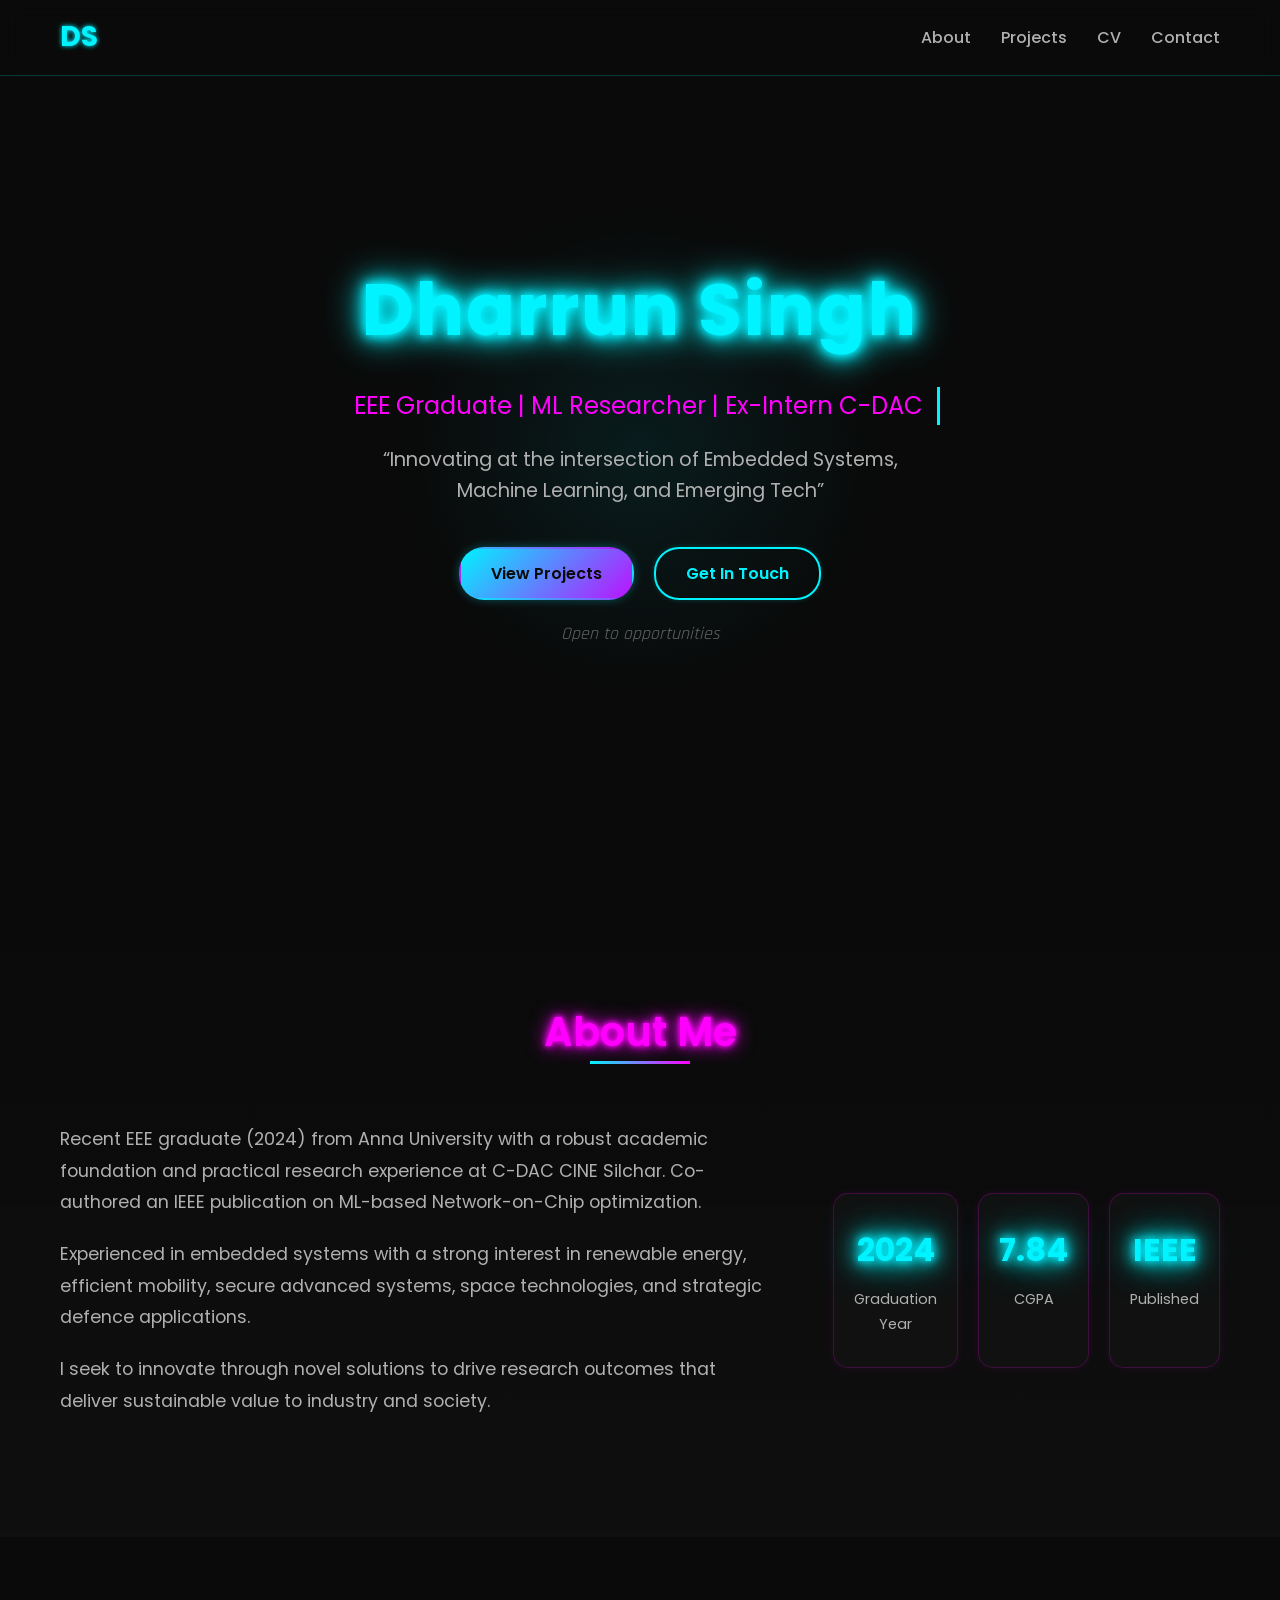
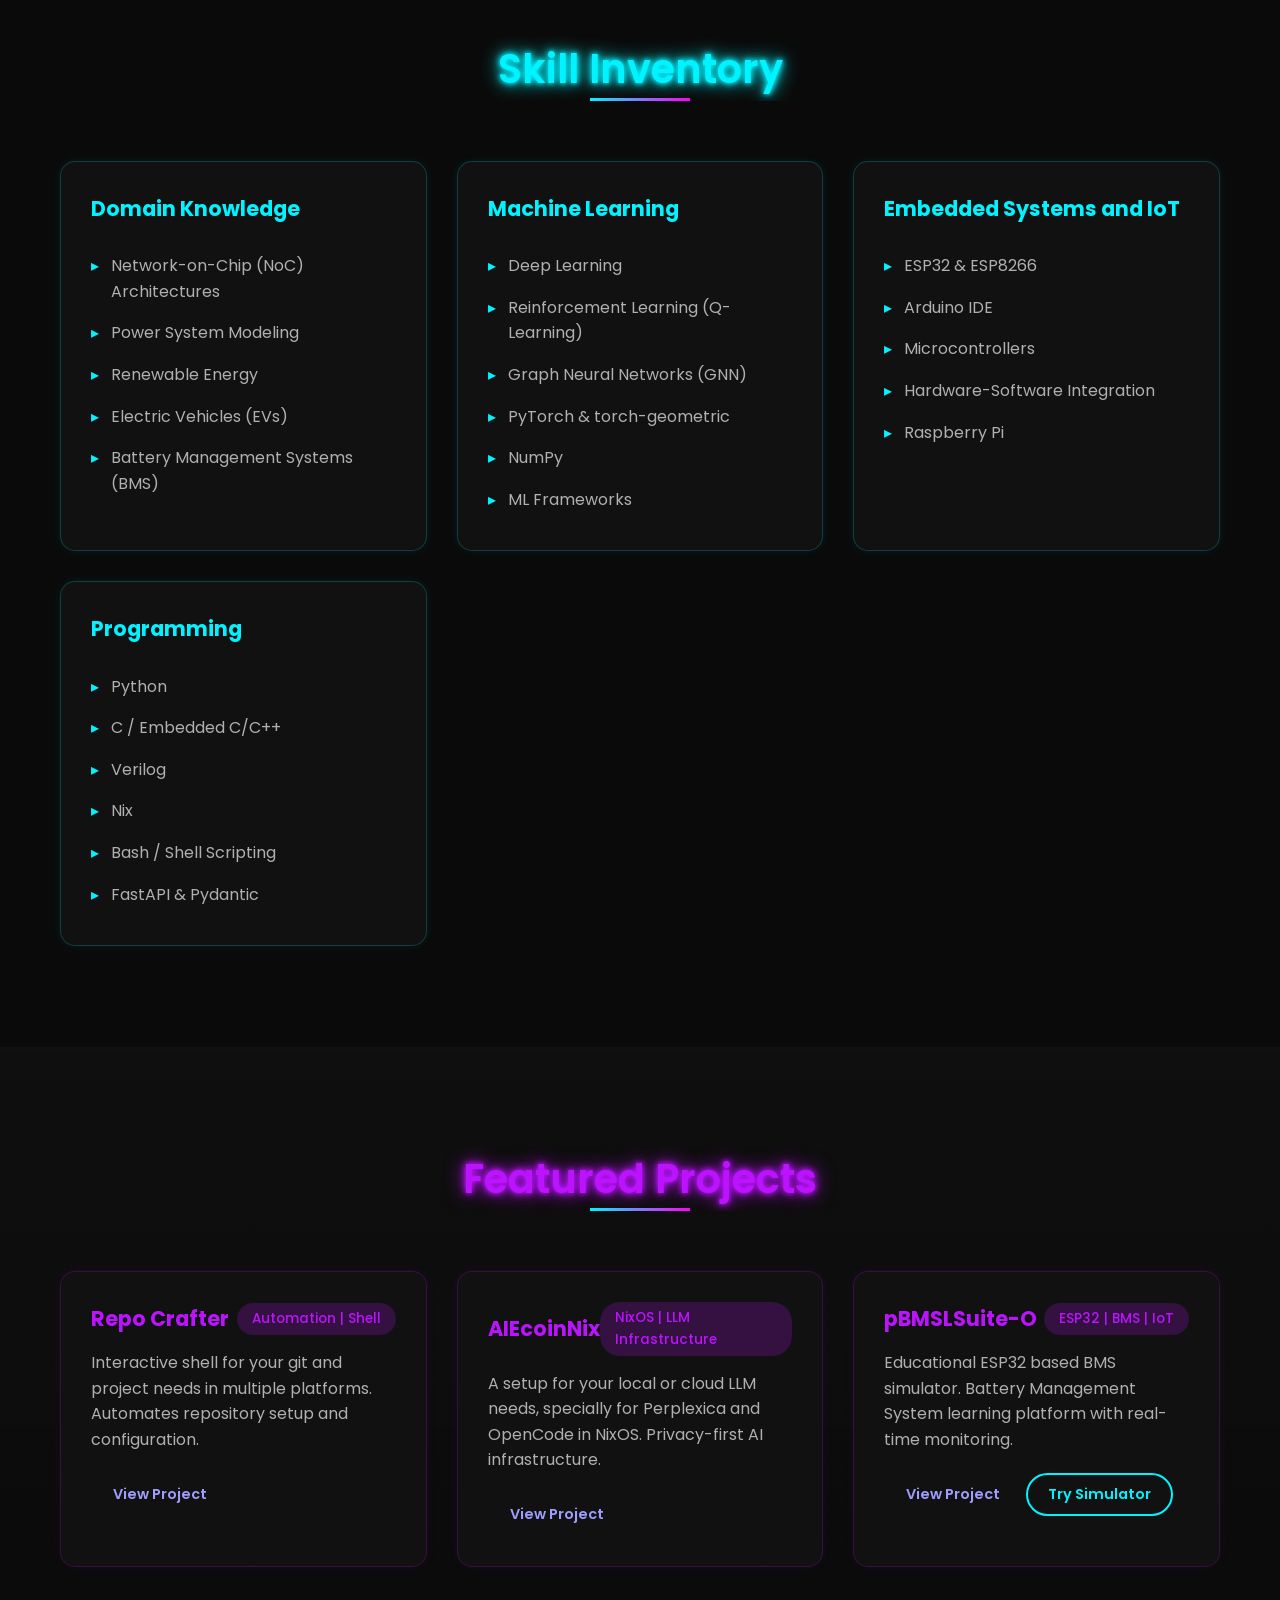
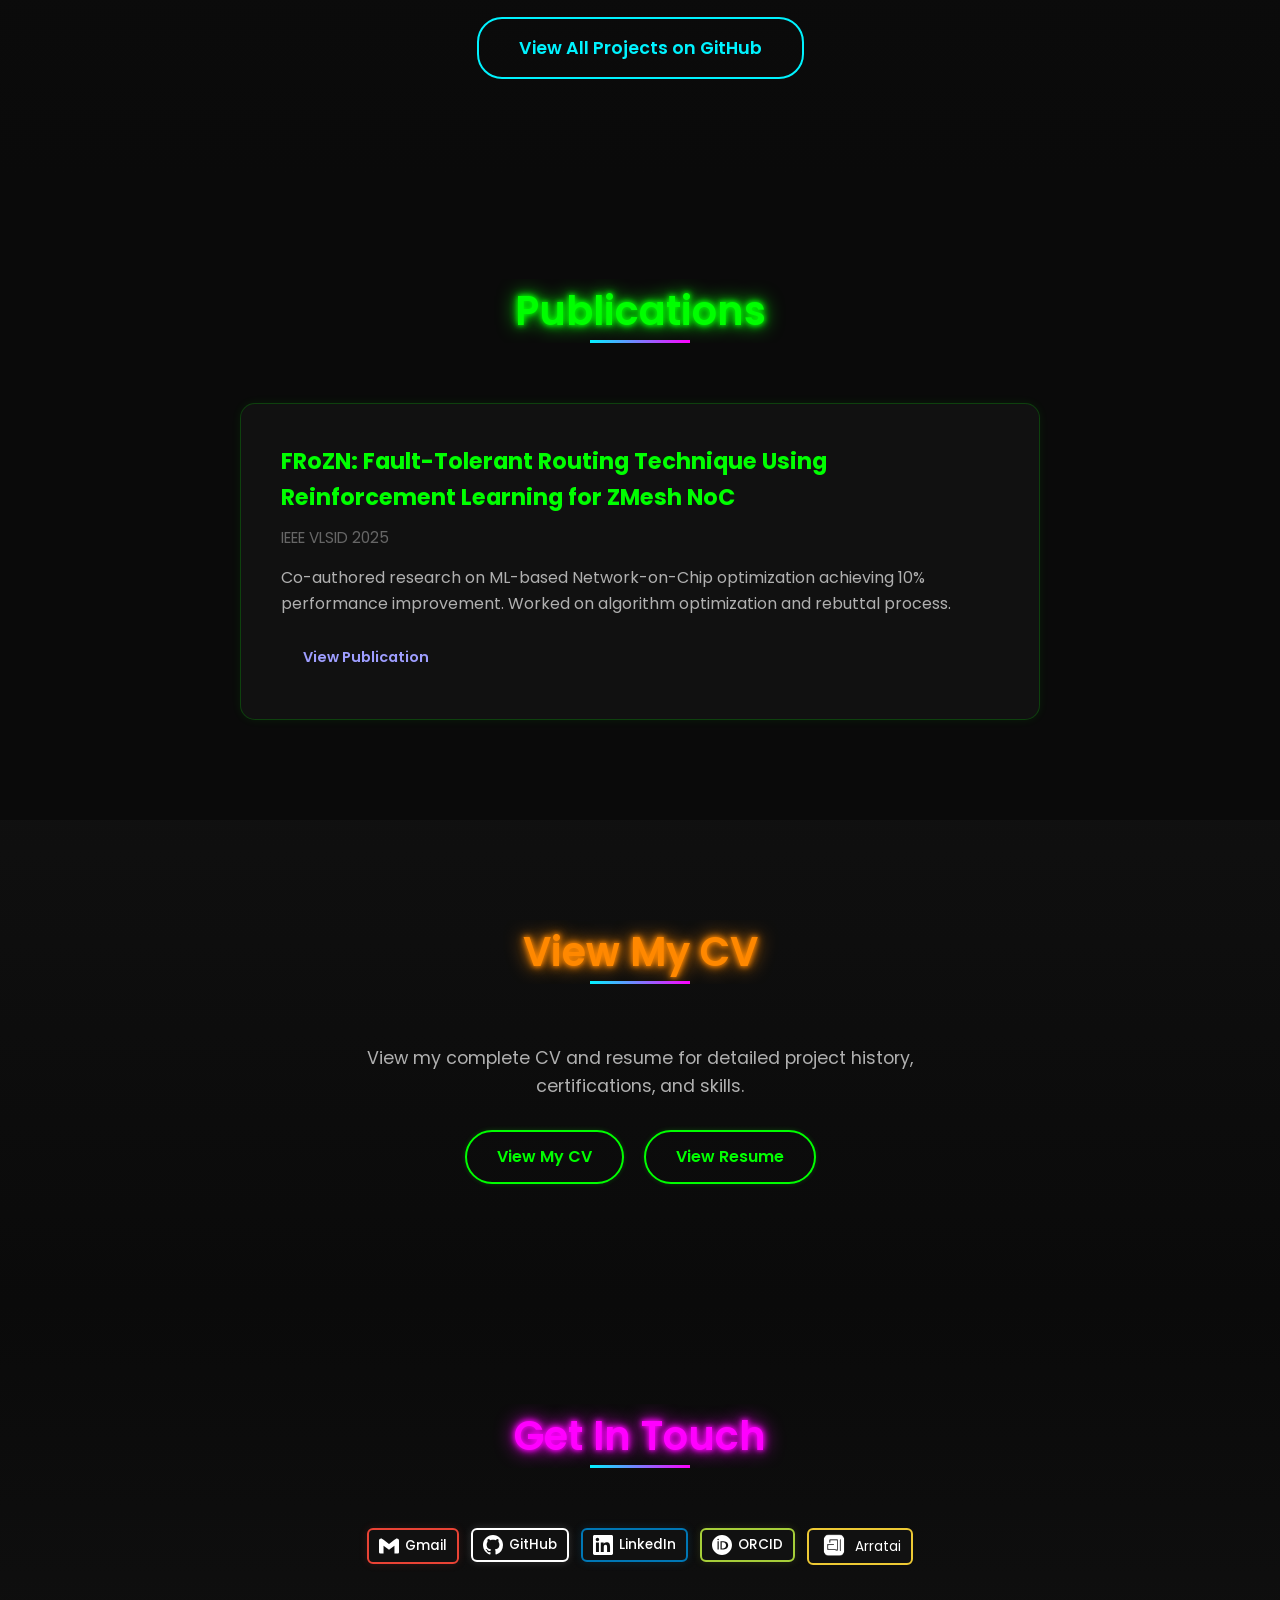
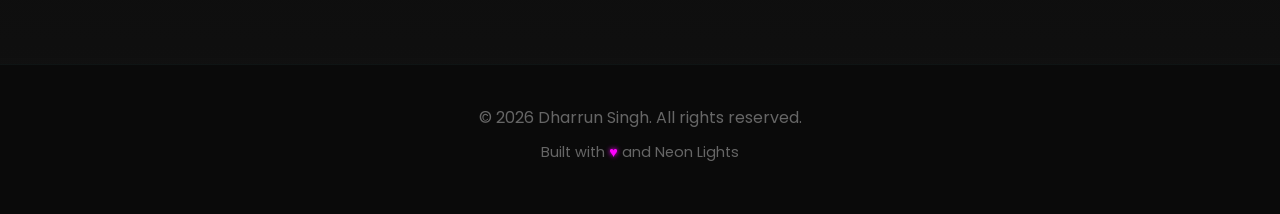
==== commit 7237e429: "Social Button improved" ====
--- a/index.html
+++ b/index.html
@@ -7,6 +7,10 @@
     <meta name="description" content="EEE Graduate (2024) from Anna University | ML Researcher at C-DAC CINE | IEEE Published | Embedded Systems & IoT Developer">
     <meta name="keywords" content="Dharrun Singh, ML Researcher, Embedded Systems, IoT, EEE Graduate, C-DAC, IEEE">
     <meta name="author" content="Dharrun Singh">
+    <meta name="google-site-verification" content="BCJKmkj5Tqpn_lBOM4eevVDJvyX9jAuv2qftzXzZAeE" />
+    <meta name="color-scheme" content="dark">
+    <meta name="theme-color" content="#0E0E0E">
+    <link rel="canonical" href="https://devkingofearth.github.io">
 
     <!-- Open Graph for LinkedIn/Social Sharing -->
     <meta property="og:title" content="Dharrun Singh - Portfolio">
@@ -111,6 +115,7 @@
                         <li>Reinforcement Learning (Q-Learning)</li>
                         <li>Graph Neural Networks (GNN)</li>
                         <li>PyTorch & torch-geometric</li>
+                        <li>NumPy</li>
                         <li>ML Frameworks</li>
                     </ul>
                 </div>
@@ -133,7 +138,6 @@
                         <li>Nix</li>
                         <li>Bash / Shell Scripting</li>
                         <li>FastAPI & Pydantic</li>
-                        <li>NumPy</li>
                     </ul>
                 </div>
             </div>
@@ -228,44 +232,43 @@
         <div class="container">
             <h2 class="section-title neon-text-pink">Get In Touch</h2>
             <div class="contact-content">
-                <div class="contact-info">
-                    <div class="contact-item">
-                        <span class="contact-label">Email</span>
-                        <a href="mailto:dharrunsingh@gmail.com" class="contact-value">dharrunsingh@gmail.com</a>
-                    </div>
-                    <div class="contact-item">
-                        <span class="contact-label">Phone</span>
-                        <a href="tel:+918637664377" class="contact-value">+91 8637664377</a>
-                    </div>
-                    <div class="contact-item">
-                        <span class="contact-label">Location</span>
-                        <span class="contact-value">Chennai, Tamil Nadu</span>
-                    </div>
-                </div>
                 <div class="social-links">
+                    <a href="mailto:dharrunsingh@gmail.com" target="_blank" class="social-link gmail" aria-label="Gmail">
+                        <svg height="20" width="20" viewBox="0 0 24 24" fill="currentColor">
+                            <path d="M24 5.457v13.909c0 .904-.732 1.636-1.636 1.636h-3.819V11.73L12 16.64l-6.545-4.91v9.273H1.636A1.636 1.636 0 0 1 0 19.366V5.457c0-2.023 2.309-3.178 3.927-1.964L5.455 4.64 12 9.548l6.545-4.91 1.528-1.145C21.69 2.28 24 3.434 24 5.457z"/>
+                        </svg>
+                        <span class="default-text">Gmail</span>
+                        <span class="hover-text">dharrunsingh@gmail.com</span>
+                    </a>
                     <a href="https://github.com/DevKingofEarth" target="_blank" class="social-link github" aria-label="GitHub">
                         <svg height="20" width="20" viewBox="0 0 24 24" fill="currentColor">
                             <path d="M12 0C5.37 0 0 5.37 0 12c0 5.31 3.435 9.795 8.205 11.385.6.105.825-.255.825-.57 0-.285-.015-1.23-.015-2.235-3.015.555-3.795-.735-4.035-1.41-.135-.345-.72-1.41-1.23-1.695-.42-.225-1.02-.78-.015-.795.945-.015 1.62.87 1.845 1.23 1.08 1.815 2.805 1.305 3.495.99.105-.78.42-1.305.765-1.605-2.67-.3-5.46-1.335-5.46-5.925 0-1.305.465-2.385 1.23-3.225-.12-.3-.54-1.53.12-3.18 0 0 1.005-.315 3.3 1.23.96-.27 1.98-.405 3-.405s2.04.135 3 .405c2.295-1.56 3.3-1.23 3.3-1.23.66 1.65.24 2.88.12 3.18.765.84 1.23 1.905 1.23 3.225 0 4.605-2.805 5.625-5.475 5.925.435.375.81 1.095.81 2.22 0 1.605-.015 2.895-.015 3.3 0 .315.225.69.825.57A12.02 12.02 0 0024 12c0-6.63-5.37-12-12-12z"/>
                         </svg>
-                        <span>DevKingofEarth</span>
+                        <span class="default-text">GitHub</span>
+                        <span class="hover-text">DevKingofEarth</span>
                     </a>
                     <a href="https://www.linkedin.com/in/dharrun-singh" target="_blank" class="social-link linkedin" aria-label="LinkedIn">
                         <svg height="20" width="20" viewBox="0 0 24 24" fill="currentColor">
                             <path d="M20.447 20.452h-3.554v-5.569c0-1.328-.027-3.037-1.852-3.037-1.853 0-2.136 1.445-2.136 2.939v5.667H9.351V9h3.414v1.561h.046c.477-.9 1.637-1.85 3.37-1.85 3.601 0 4.267 2.37 4.267 5.455v6.286zM5.337 7.433c-1.144 0-2.063-.926-2.063-2.065 0-1.138.92-2.063 2.063-2.063 1.14 0 2.064.925 2.064 2.063 0 1.139-.925 2.065-2.064 2.065zm1.782 13.019H3.555V9h3.564v11.452zM22.225 0H1.771C.792 0 0 .774 0 1.729v20.542C0 23.227.792 24 1.771 24h20.451C23.2 24 24 23.227 24 22.271V1.729C24 .774 23.2 0 22.222 0h.003z"/>
                         </svg>
-                        <span>dharrun-singh</span>
+                        <span class="default-text">LinkedIn</span>
+                        <span class="hover-text">dharrun-singh</span>
                     </a>
                     <a href="https://orcid.org/0009-0004-4922-1055" target="_blank" class="social-link orcid" aria-label="ORCID">
                         <svg height="20" width="20" viewBox="0 0 24 24" fill="currentColor">
                             <path d="M12 0C5.372 0 0 5.372 0 12s5.372 12 12 12 12-5.372 12-12S18.628 0 12 0zM7.369 4.378c.525 0 .947.431.947.947s-.422.947-.947.947a.95.95 0 0 1-.947-.947c0-.525.422-.947.947-.947zm-.722 3.038h1.444v10.041H6.647V7.416zm3.562 0h3.9c3.712 0 5.344 2.653 5.344 5.025 0 2.578-2.016 5.025-5.325 5.025h-3.919V7.416zm1.444 1.303v7.444h1.722c2.022 0 3.466-1.569 3.466-3.722 0-2.016-1.272-3.722-3.466-3.722h-1.722z"/>
                         </svg>
-                        <span>ORCID</span>
+                        <span class="default-text">ORCID</span>
+                        <span class="hover-text">0009-0004-4922-1055</span>
                     </a>
                     <a href="https://aratt.ai/user/@dharrunsingh" target="_blank" class="arratai-split-btn" aria-label="Arratai">
                         <div class="arratai-icon-segment">
-                            <img src="arattai-icon.png" alt="Arratai">
+                            <span class="arratai-icon-inner">
+                                <img src="arattai-icon.png" alt="Arratai">
+                            </span>
                         </div>
-                        <span>Arratai</span>
+                        <span class="arratai-default">Arratai</span>
+                        <span class="arratai-hover">@dharrunsingh</span>
                     </a>
                 </div>
             </div>
--- a/style.css
+++ b/style.css
@@ -595,9 +595,9 @@
 }
 
 .contact-content {
-    display: grid;
-    grid-template-columns: 1fr 1fr;
-    gap: 60px;
+    display: flex;
+    justify-content: center;
+    width: 100%;
 }
 
 .contact-info {
@@ -644,13 +644,15 @@
     display: flex;
     flex-direction: row;
     justify-content: center;
-    gap: 16px;
+    gap: 12px;
     flex-wrap: wrap;
+    width: 100%;
 }
 
 .social-link {
     display: inline-flex;
     align-items: center;
+    gap: 6px;
     padding: 4px 10px;
     text-align: center;
     text-decoration: none;
@@ -660,6 +662,7 @@
     line-height: 1;
     height: fit-content;
     transition: all 0.3s ease;
+    position: relative;
 }
 
 .social-link.github {
@@ -674,6 +677,21 @@
     box-shadow: 0 0 15px rgba(255, 255, 255, 0.4);
 }
 
+.social-link.gmail {
+    background: var(--bg-card);
+    color: var(--text-primary);
+    border: 2px solid #EA4335;
+    box-shadow: 0 0 8px rgba(234, 67, 53, 0.15);
+    padding: 6px 10px;
+    gap: 6px;
+}
+
+.social-link.gmail:hover {
+    background: #EA4335;
+    box-shadow: 0 0 15px rgba(234, 67, 53, 0.4);
+    color: #fff;
+}
+
 .social-link.linkedin {
     background: var(--bg-card);
     color: var(--text-primary);
@@ -698,87 +716,126 @@
     box-shadow: 0 0 15px rgba(166, 206, 57, 0.4);
 }
 
+.social-link.orcid:hover span {
+    color: #000;
+}
+
 /* ===== Arratai Split Button ===== */
 .arratai-split-btn {
     display: inline-flex;
-    align-items: stretch;
+    align-items: center;
     text-decoration: none;
-    transition: transform 0.3s ease;
+    transition: all 0.3s ease-in-out;
     height: fit-content;
     border-radius: 6px;
     overflow: visible;
-}
-
-/* Left Segment: Icon */
+    position: relative;
+}
+
+/* Arratai Button - PC Mode (Combined to match other social links) */
+.arratai-split-btn {
+    display: inline-flex;
+    align-items: center;
+    gap: 6px;
+    padding: 0 10px;
+    background: var(--bg-card);
+    border: 2px solid #EDC934;
+    border-radius: 6px;
+    text-decoration: none;
+    transition: all 0.3s ease-in-out;
+    width: fit-content;
+    height: auto;
+    line-height: 1;
+}
+
 .arratai-icon-segment {
-    background: #EDC934;
-    border: 2px solid #EDC934;
-    border-radius: 6px 0 0 6px;
-    width: 34px;
-    height: 34px;
-    flex-shrink: 0;
     display: flex;
     align-items: center;
     justify-content: center;
-    box-shadow: 0 0 10px rgba(237, 201, 52, 0.2);
-    transition: all 0.3s ease;
-}
-
-.arratai-icon-segment img {
-    width: 100%;
-    height: 100%;
-    object-fit: cover;
-}
-
-/* Right Segment: Text */
+}
+
+.arratai-icon-inner img {
+    width: 30px;
+    height: 30px;
+    object-fit: contain;
+    /* PC Mode: Grayscale + brightness to make it white-ish */
+    filter: grayscale(100%) brightness(150%);
+    transition: none;
+}
+
 .arratai-split-btn span {
-    background: var(--bg-card);
-    border: 2px solid #EDC934;
-    border-left: none;
-    border-radius: 0 6px 6px 0;
-    padding: 0 10px;
-    display: flex;
-    align-items: center;
+    font-size: 0.85rem;
+    line-height: 1;
     color: var(--text-primary);
-    font-weight: 500;
-    font-size: 0.85rem;
-    height: 34px;
-    box-shadow: 0 0 10px rgba(237, 201, 52, 0.2);
-    transition: all 0.3s ease;
-}
-
-/* Hover Effects */
+    transition: color 0.3s ease;
+}
+
+/* PC Hover */
 .arratai-split-btn:hover {
-    transform: translateY(-3px);
-}
-
-.arratai-split-btn:hover .arratai-icon-segment {
-    border-radius: 6px 0 0 6px;
-    box-shadow: 0 0 20px #EDC934;
+    background: #EDC934;
+    box-shadow: 0 0 15px rgba(237, 201, 52, 0.3);
 }
 
 .arratai-split-btn:hover span {
-    background: #EDC934;
-    border-radius: 0 6px 6px 0;
-    box-shadow: 0 0 20px #EDC934;
     color: #000;
 }
 
-/* Mobile Mode */
+/* PNG becomes normal on hover in PC mode */
+.arratai-split-btn:hover .arratai-icon-inner img {
+    filter: none;
+}
+
+/* Arratai hover text show/hide */
+.arratai-split-btn .arratai-hover {
+    display: none;
+}
+
+.arratai-split-btn:hover .arratai-default {
+    display: none;
+}
+
+.arratai-split-btn:hover .arratai-hover {
+    display: inline;
+}
+
+/* Mobile Mode - Restored to original split look without inversion hacks */
 @media (max-width: 768px) {
-    .arratai-split-btn span {
-        display: none;
-    }
-    
+    .arratai-split-btn {
+        border: none;
+        background: transparent;
+        padding: 0;
+        gap: 0;
+    }
+
     .arratai-icon-segment {
+        background: transparent;
+        border: 2px solid #EDC934;
         border-radius: 6px;
         width: 40px;
         height: 40px;
+        transition: background 0.3s ease;
     }
     
-    /* On hover, ensure all corners are rounded */
+    .arratai-icon-inner {
+        background: transparent;
+    }
+    
+    .arratai-icon-inner img {
+        width: 28px;
+        height: 28px;
+        background: transparent;
+        filter: none !important;
+        mix-blend-mode: normal !important;
+    }
+
+    /* Mobile Hover: Just fill with yellow, no white, no inversion */
     .arratai-split-btn:hover .arratai-icon-segment {
-        border-radius: 6px;
+        background: #FFD71B;
+    }
+
+    .arratai-split-btn .arratai-default,
+    .arratai-split-btn .arratai-hover {
+        display: none;
     }
 }
 
@@ -803,6 +860,47 @@
 .social-link span {
     font-size: 0.85rem;
     line-height: 1;
+}
+
+/* Smooth hover transitions */
+.social-link .hover-text,
+.social-link .default-text,
+.arratai-split-btn .arratai-default,
+.arratai-split-btn .arratai-hover {
+    visibility: visible;
+    opacity: 1;
+    transition: opacity 0.3s ease-in-out;
+}
+
+.social-link .hover-text,
+.arratai-split-btn .arratai-hover {
+    visibility: hidden;
+    opacity: 0;
+    position: absolute;
+    white-space: nowrap;
+    left: 50%;
+    transform: translateX(-50%);
+    pointer-events: none;
+    transition: opacity 0.3s ease-in-out;
+}
+
+.social-link:hover .hover-text,
+.social-link:hover .default-text,
+.arratai-split-btn:hover .arratai-hover,
+.arratai-split-btn:hover .arratai-default {
+    visibility: visible;
+    opacity: 1;
+    position: static;
+    transform: none;
+}
+
+.social-link:hover .default-text,
+.arratai-split-btn:hover .arratai-default {
+    visibility: hidden;
+    opacity: 0;
+    position: absolute;
+    transform: translateX(-50%);
+    left: 50%;
 }
 
 /* ===== CV Download Section ===== */
@@ -923,59 +1021,145 @@
         padding: 8px 10px;
     }
 
+    /* Mobile/Tablet: Transparent with colored border/icon - Gmail */
+    .social-link.gmail {
+        background: transparent;
+        border-color: #EA4335;
+        box-shadow: none;
+        padding: 8px 10px;
+    }
+
+    .social-link.gmail svg {
+        fill: #EA4335;
+    }
+
+    .social-link.gmail:hover {
+        background: #EA4335;
+        box-shadow: 0 0 15px rgba(234, 67, 53, 0.4);
+    }
+
+    .social-link.gmail:hover svg {
+        fill: white;
+    }
+
+    /* Mobile/Tablet: Transparent with colored border/icon - LinkedIn */
+    .social-link.linkedin {
+        background: transparent;
+        border-color: #0077B5;
+        box-shadow: none;
+        padding: 8px 10px;
+    }
+
+    .social-link.linkedin svg {
+        fill: #0077B5;
+    }
+
+    .social-link.linkedin:hover {
+        background: #0077B5;
+        box-shadow: 0 0 15px rgba(0, 119, 181, 0.4);
+    }
+
+    .social-link.linkedin:hover svg {
+        fill: white;
+    }
+
+    /* Mobile/Tablet: Transparent with colored border/icon - ORCID */
+    .social-link.orcid {
+        background: transparent;
+        border-color: #a6ce39;
+        box-shadow: none;
+        padding: 8px 10px;
+    }
+
+    .social-link.orcid svg {
+        fill: #a6ce39;
+    }
+
+    .social-link.orcid:hover {
+        background: #a6ce39;
+        box-shadow: 0 0 15px rgba(166, 206, 57, 0.4);
+    }
+
+    .social-link.orcid:hover svg {
+        fill: white;
+    }
+
     @media (max-width: 768px) {
-    .hero h1 {
-        font-size: 2.5rem;
-    }
-
-    .subtitle {
-        font-size: 1.2rem;
-    }
-
-    .section-title {
-        font-size: 2rem;
-    }
-
-    .skills-grid {
-        grid-template-columns: 1fr;
-    }
-
-    .projects-grid {
-        grid-template-columns: 1fr;
-    }
-
-    .about-stats {
-        grid-template-columns: 1fr;
-    }
-
-    /* Social icons - hide username when squeezed (tablet/mobile), square-ish */
-    .social-link span {
+        .hero h1 {
+            font-size: 2.5rem;
+        }
+
+        .subtitle {
+            font-size: 1.2rem;
+        }
+
+        .section-title {
+            font-size: 2rem;
+        }
+
+        .skills-grid {
+            grid-template-columns: 1fr;
+        }
+
+        .projects-grid {
+            grid-template-columns: 1fr;
+        }
+
+        .about-stats {
+            grid-template-columns: 1fr;
+        }
+
+        /* Social icons - hide username when squeezed (tablet/mobile), square-ish */
+        .social-link span {
+            display: none;
+        }
+
+        .social-link.github,
+        .social-link.linkedin,
+        .social-link.orcid,
+        .social-link.gmail {
+            padding: 8px 10px;
+        }
+
+        .social-links {
+            flex-direction: row;
+        }
+        
+        /* Hide Arratai text on mobile */
+        .arratai-split-btn .arratai-default,
+        .arratai-split-btn .arratai-hover {
+            display: none;
+        }
+        
+        .arratai-icon-segment {
+            border-radius: 6px;
+            width: 40px;
+            height: 40px;
+        }
+        
+        /* Hide hover text on mobile */
+        .social-link .hover-text {
+            display: none;
+        }
+        
+        /* Hide Arratai hover text on mobile */
+        .arratai-split-btn .arratai-hover {
+            display: none !important;
+        }
+        
+        /* On hover, ensure all corners are rounded */
+        .arratai-split-btn:hover .arratai-icon-segment {
+            border-radius: 6px;
+        }
+    }
+    
+    /* Tablet specific: hide Arratai text */
+    .arratai-split-btn .arratai-default,
+    .arratai-split-btn .arratai-hover {
         display: none;
     }
 
-    .social-link.github,
-    .social-link.linkedin,
-    .social-link.orcid {
-        padding: 8px 10px;
-    }
-
-    .social-links {
-        flex-direction: row;
-    }
-}
-
-    .social-link.github,
-    .social-link.linkedin,
-    .social-link.orcid {
-        padding: 8px 10px;
-    }
-
-    .social-links {
-        flex-direction: row;
-    }
-}
-
-.hero-buttons {
+    .hero-buttons {
         flex-direction: column;
         align-items: center;
     }
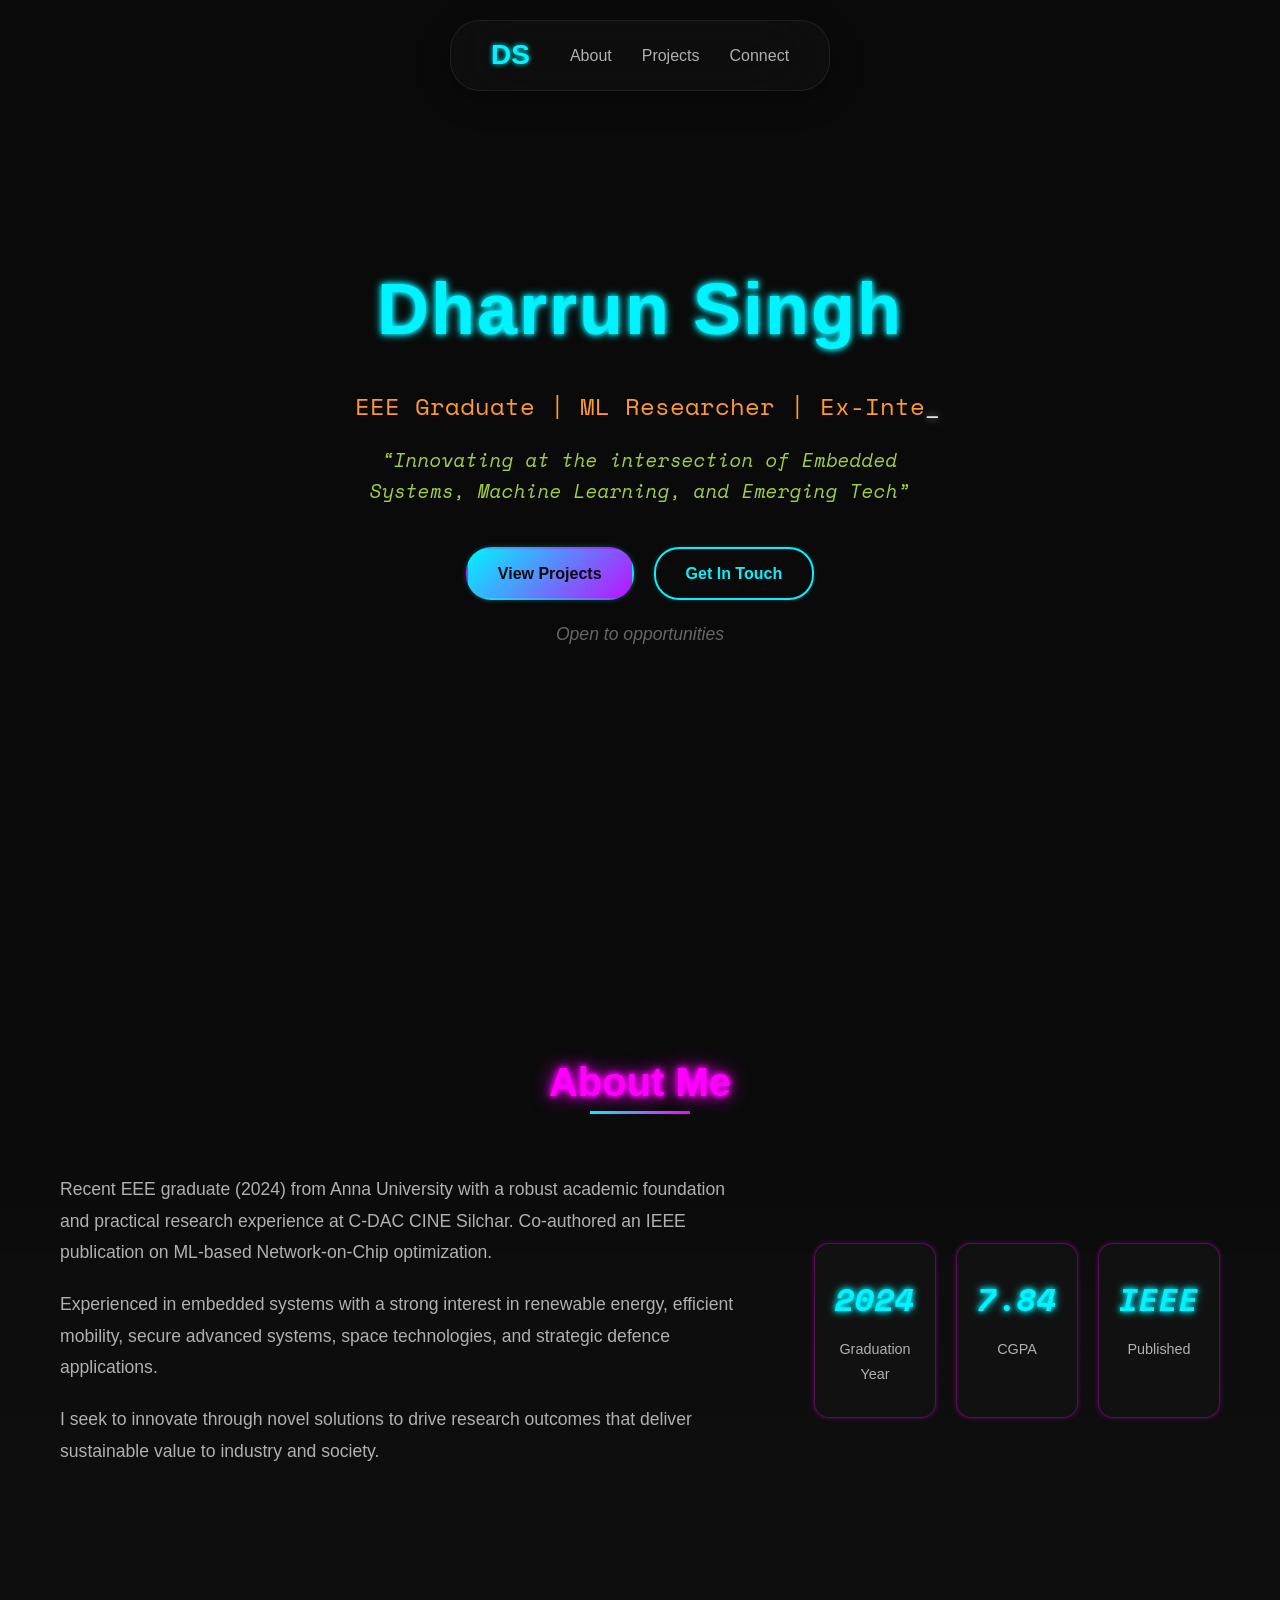
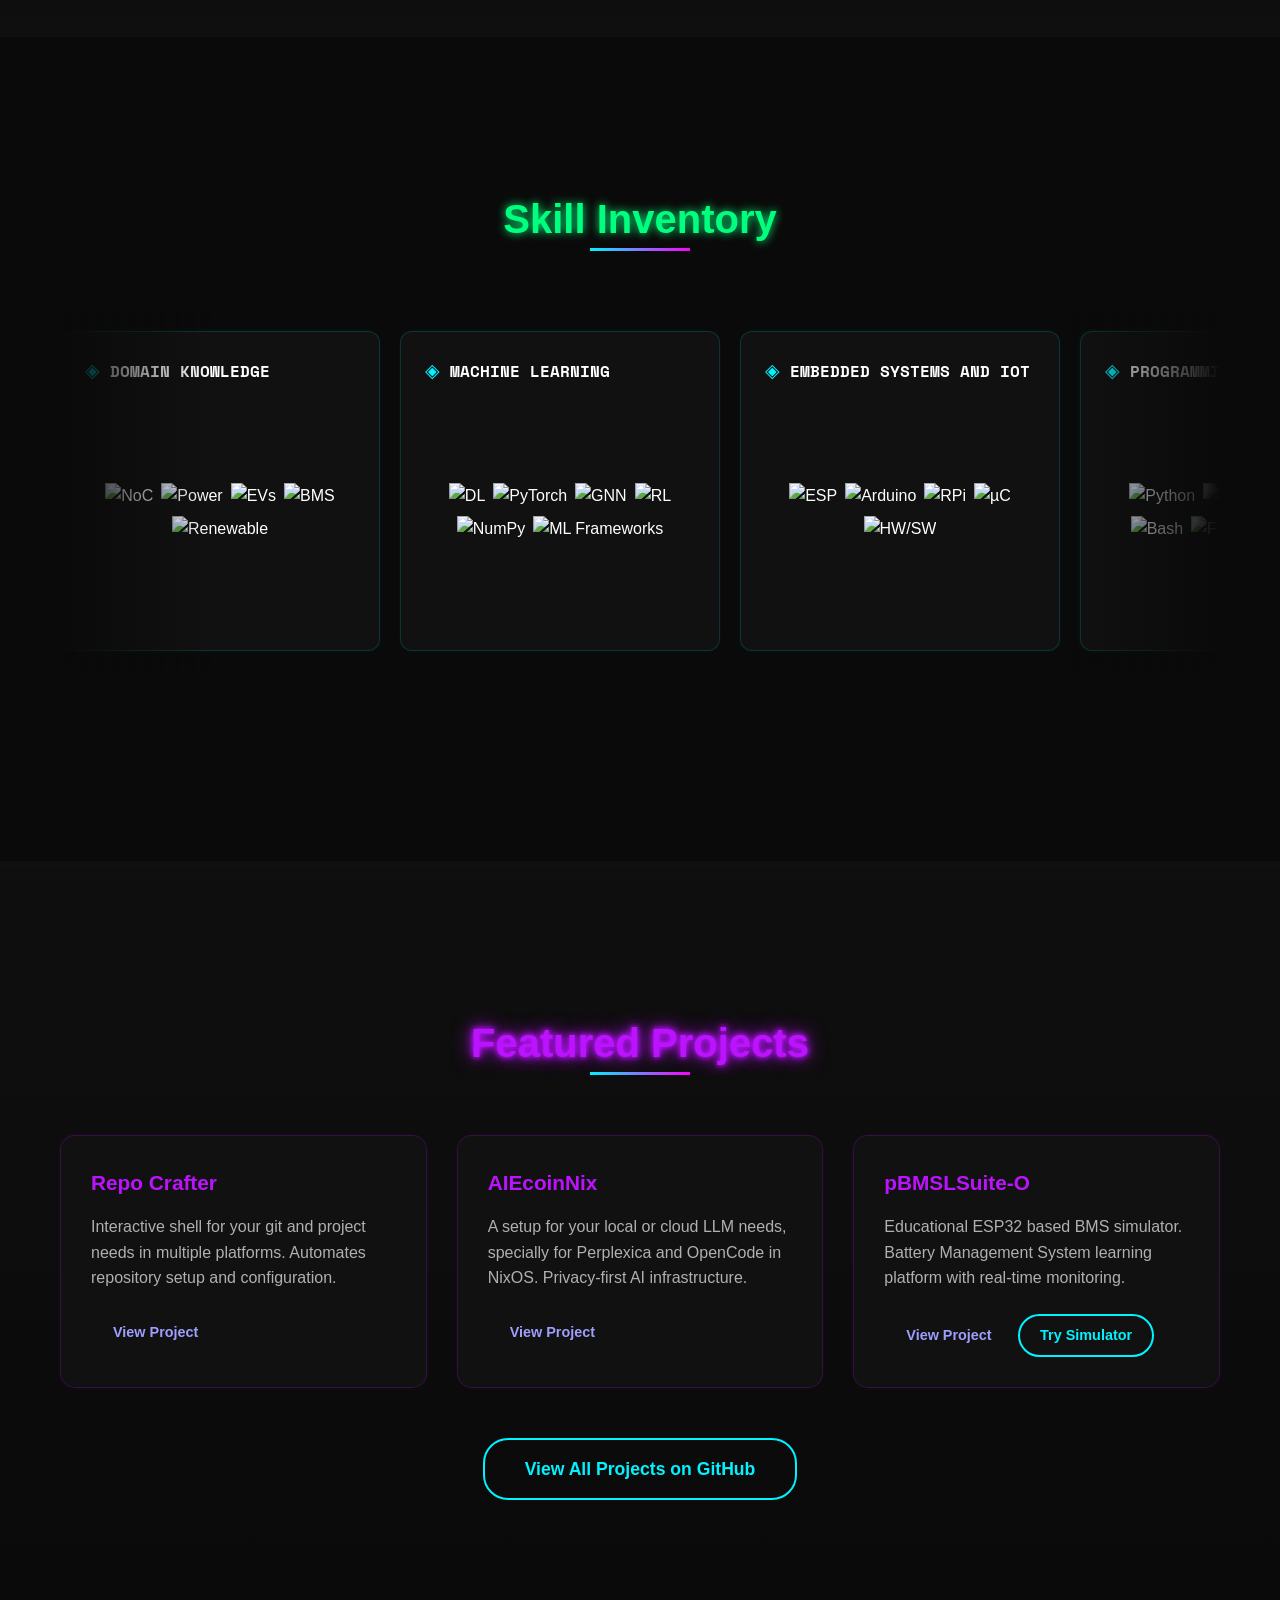
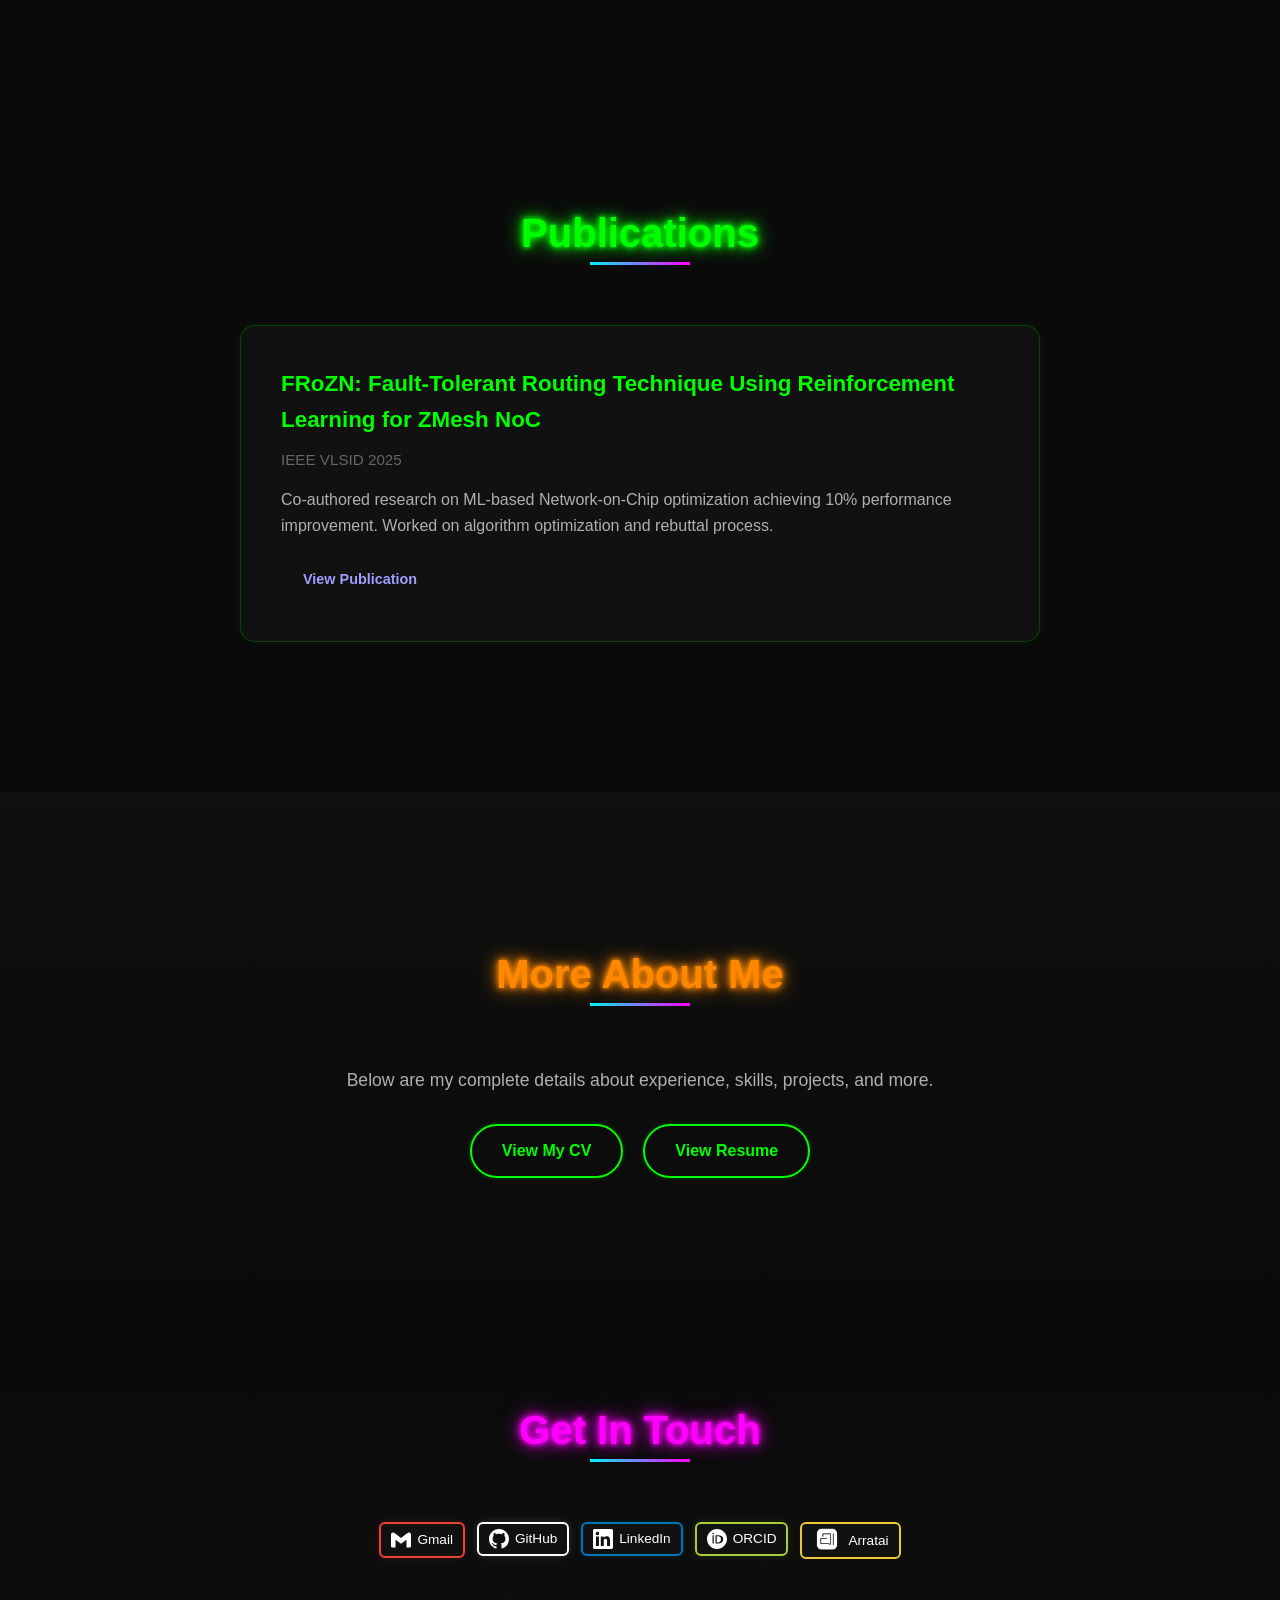
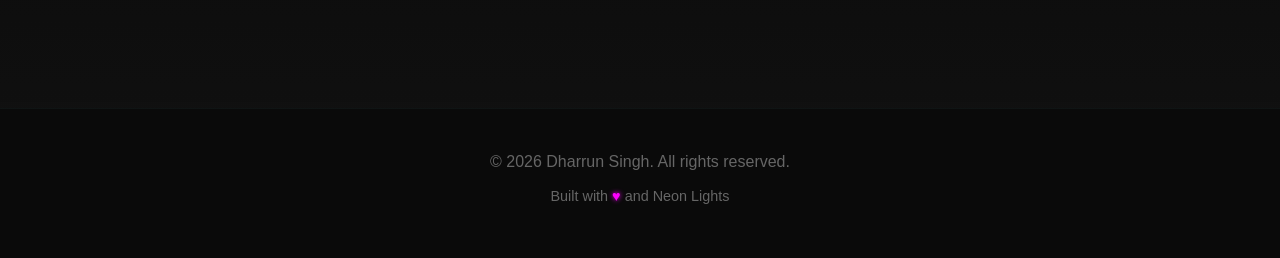
==== commit b9c5762c: "Major UI overhaul: Skills carousel, mobile navbar with bento menu, glass effects, sharp neon glows" ====
--- a/index.html
+++ b/index.html
@@ -29,7 +29,7 @@
     <meta name="twitter:image" content="https://devkingofearth.github.io/Meweb.png">
 
     <link rel="stylesheet" href="style.css">
-    <link href="https://fonts.googleapis.com/css2?family=Poppins:wght@300;400;600;700&family=Rajdhani:ital,wght@0,400;1,400&display=swap" rel="stylesheet">
+    <link href="https://fonts.googleapis.com/css2?family=Inter:wght@300;400;500&family=Space+Mono:wght@400;700&display=swap" rel="stylesheet">
 </head>
 <body>
     <!-- Navigation -->
@@ -39,10 +39,10 @@
             <ul class="nav-menu">
                 <li><a href="#about" class="nav-link">About</a></li>
                 <li><a href="#projects" class="nav-link">Projects</a></li>
-                <li><a href="#cv" class="nav-link">CV</a></li>
-                <li><a href="#contact" class="nav-link">Contact</a></li>
+                <li><a href="#cv" class="nav-link">Connect</a></li>
             </ul>
             <div class="hamburger">
+                <span class="bar"></span>
                 <span class="bar"></span>
                 <span class="bar"></span>
                 <span class="bar"></span>
@@ -96,49 +96,138 @@
     <!-- Skills Section -->
     <section id="skills" class="skills">
         <div class="container">
-            <h2 class="section-title neon-text-cyan">Skill Inventory</h2>
-            <div class="skills-grid">
-                <div class="skill-card">
-                    <h3>Domain Knowledge</h3>
-                    <ul>
-                        <li>Network-on-Chip (NoC) Architectures</li>
-                        <li>Power System Modeling</li>
-                        <li>Renewable Energy</li>
-                        <li>Electric Vehicles (EVs)</li>
-                        <li>Battery Management Systems (BMS)</li>
-                    </ul>
-                </div>
-                <div class="skill-card">
-                    <h3>Machine Learning</h3>
-                    <ul>
-                        <li>Deep Learning</li>
-                        <li>Reinforcement Learning (Q-Learning)</li>
-                        <li>Graph Neural Networks (GNN)</li>
-                        <li>PyTorch & torch-geometric</li>
-                        <li>NumPy</li>
-                        <li>ML Frameworks</li>
-                    </ul>
-                </div>
-                <div class="skill-card">
-                    <h3>Embedded Systems and IoT</h3>
-                    <ul>
-                        <li>ESP32 & ESP8266</li>
-                        <li>Arduino IDE</li>
-                        <li>Microcontrollers</li>
-                        <li>Hardware-Software Integration</li>
-                        <li>Raspberry Pi</li>
-                    </ul>
-                </div>
-                <div class="skill-card">
-                    <h3>Programming</h3>
-                    <ul>
-                        <li>Python</li>
-                        <li>C / Embedded C/C++</li>
-                        <li>Verilog</li>
-                        <li>Nix</li>
-                        <li>Bash / Shell Scripting</li>
-                        <li>FastAPI & Pydantic</li>
-                    </ul>
+            <h2 class="section-title" style="color: #00FF7F; text-shadow: 0 0 10px #00FF7F;">Skill Inventory</h2>
+            
+            <div class="skills-carousel-container">
+                <div class="carousel-fade-left"></div>
+                <div class="carousel-fade-right"></div>
+                <div class="skills-carousel-track" id="skillsTrack">
+                    <!-- Card 1: Domain Knowledge -->
+                    <div class="skill-carousel-card">
+                        <div class="skill-carousel-header">
+                            <span class="skill-carousel-icon">◈</span>
+                            <span class="skill-carousel-title">Domain Knowledge</span>
+                        </div>
+                        <div class="tech-icons-grid">
+                            <img src="https://img.shields.io/badge/Network%20on%20Chip-EF2D5E?style=for-the-badge" alt="NoC">
+                            <img src="https://img.shields.io/badge/Power%20System%20Modelling-FF6F00?style=for-the-badge" alt="Power">
+                            <img src="https://img.shields.io/badge/Electric%20Vehicle%20Charging-4CAF50?style=for-the-badge" alt="EVs">
+                            <img src="https://img.shields.io/badge/Battery%20Management%20System-00BCD4?style=for-the-badge" alt="BMS">
+                            <img src="https://img.shields.io/badge/Renewable%20Systems-8BC34A?style=for-the-badge" alt="Renewable">
+                        </div>
+                    </div>
+
+                    <!-- Card 2: Machine Learning -->
+                    <div class="skill-carousel-card">
+                        <div class="skill-carousel-header">
+                            <span class="skill-carousel-icon">◈</span>
+                            <span class="skill-carousel-title">Machine Learning</span>
+                        </div>
+                        <div class="tech-icons-grid">
+                            <img src="https://img.shields.io/badge/Deep--Learning-FF6F00?style=for-the-badge&logo=deeplearning&logoColor=white" alt="DL">
+                            <img src="https://img.shields.io/badge/PyTorch-EE4C2C?style=for-the-badge&logo=pytorch&logoColor=white" alt="PyTorch">
+                            <img src="https://img.shields.io/badge/GNN-E10098?style=for-the-badge&logo=graph&logoColor=white" alt="GNN">
+                            <img src="https://img.shields.io/badge/Reinforcement%20Learning-00BFA5?style=for-the-badge" alt="RL">
+                            <img src="https://img.shields.io/badge/NumPy-013243?style=for-the-badge&logo=numpy&logoColor=white" alt="NumPy">
+                            <img src="https://img.shields.io/badge/ML%20Frameworks-FF6F00?style=for-the-badge" alt="ML Frameworks">
+                        </div>
+                    </div>
+
+                    <!-- Card 3: Embedded Systems and IoT -->
+                    <div class="skill-carousel-card">
+                        <div class="skill-carousel-header">
+                            <span class="skill-carousel-icon">◈</span>
+                            <span class="skill-carousel-title">Embedded Systems and IoT</span>
+                        </div>
+                        <div class="tech-icons-grid">
+                            <img src="https://img.shields.io/badge/ESP%20Boards-000000?style=for-the-badge&logo=espressif&logoColor=white" alt="ESP">
+                            <img src="https://img.shields.io/badge/Arduino-00979D?style=for-the-badge&logo=arduino&logoColor=white" alt="Arduino">
+                            <img src="https://img.shields.io/badge/Raspberry%20Pi-A22846?style=for-the-badge&logo=raspberrypi&logoColor=white" alt="RPi">
+                            <img src="https://img.shields.io/badge/Microcontroller-003545?style=for-the-badge" alt="µC">
+                            <img src="https://img.shields.io/badge/Hardware--Software%20Integration-4A154B?style=for-the-badge" alt="HW/SW">
+                        </div>
+                    </div>
+
+                    <!-- Card 4: Programming -->
+                    <div class="skill-carousel-card">
+                        <div class="skill-carousel-header">
+                            <span class="skill-carousel-icon">◈</span>
+                            <span class="skill-carousel-title">Programming</span>
+                        </div>
+                        <div class="tech-icons-grid">
+                            <img src="https://img.shields.io/badge/Python-3776AB?style=for-the-badge&logo=python&logoColor=white" alt="Python">
+                            <img src="https://img.shields.io/badge/C/C++-00599C?style=for-the-badge&logo=cplusplus&logoColor=white" alt="C">
+                            <img src="https://img.shields.io/badge/Verilog-4A154B?style=for-the-badge" alt="Verilog">
+                            <img src="https://img.shields.io/badge/Nix-5277E3?style=for-the-badge&logo=nixos&logoColor=white" alt="Nix">
+                            <img src="https://img.shields.io/badge/Bash-4EAA25?style=for-the-badge&logo=gnubash&logoColor=white" alt="Bash">
+                            <img src="https://img.shields.io/badge/FastAPI-009688?style=for-the-badge&logo=fastapi&logoColor=white" alt="FastAPI">
+                            <img src="https://img.shields.io/badge/Pydantic-E92063?style=for-the-badge&logo=pydantic&logoColor=white" alt="Pydantic">
+                        </div>
+                    </div>
+
+                    <!-- Duplicate cards for infinite scroll -->
+                    <!-- Card 1: Domain Knowledge -->
+                    <div class="skill-carousel-card">
+                        <div class="skill-carousel-header">
+                            <span class="skill-carousel-icon">◈</span>
+                            <span class="skill-carousel-title">Domain Knowledge</span>
+                        </div>
+                        <div class="tech-icons-grid">
+                            <img src="https://img.shields.io/badge/Network%20on%20Chip-EF2D5E?style=for-the-badge" alt="NoC">
+                            <img src="https://img.shields.io/badge/Power%20System%20Modelling-FF6F00?style=for-the-badge" alt="Power">
+                            <img src="https://img.shields.io/badge/Electric%20Vehicle%20Charging-4CAF50?style=for-the-badge" alt="EVs">
+                            <img src="https://img.shields.io/badge/Battery%20Management%20System-00BCD4?style=for-the-badge" alt="BMS">
+                            <img src="https://img.shields.io/badge/Renewable%20Systems-8BC34A?style=for-the-badge" alt="Renewable">
+                        </div>
+                    </div>
+
+                    <!-- Card 2: Machine Learning -->
+                    <div class="skill-carousel-card">
+                        <div class="skill-carousel-header">
+                            <span class="skill-carousel-icon">◈</span>
+                            <span class="skill-carousel-title">Machine Learning</span>
+                        </div>
+                        <div class="tech-icons-grid">
+                            <img src="https://img.shields.io/badge/Deep--Learning-FF6F00?style=for-the-badge&logo=deeplearning&logoColor=white" alt="DL">
+                            <img src="https://img.shields.io/badge/PyTorch-EE4C2C?style=for-the-badge&logo=pytorch&logoColor=white" alt="PyTorch">
+                            <img src="https://img.shields.io/badge/GNN-E10098?style=for-the-badge&logo=graph&logoColor=white" alt="GNN">
+                            <img src="https://img.shields.io/badge/Reinforcement%20Learning-00BFA5?style=for-the-badge" alt="RL">
+                            <img src="https://img.shields.io/badge/NumPy-013243?style=for-the-badge&logo=numpy&logoColor=white" alt="NumPy">
+                            <img src="https://img.shields.io/badge/ML%20Frameworks-FF6F00?style=for-the-badge" alt="ML Frameworks">
+                        </div>
+                    </div>
+
+                    <!-- Card 3: Embedded Systems and IoT -->
+                    <div class="skill-carousel-card">
+                        <div class="skill-carousel-header">
+                            <span class="skill-carousel-icon">◈</span>
+                            <span class="skill-carousel-title">Embedded Systems and IoT</span>
+                        </div>
+                        <div class="tech-icons-grid">
+                            <img src="https://img.shields.io/badge/ESP%20Boards-000000?style=for-the-badge&logo=espressif&logoColor=white" alt="ESP">
+                            <img src="https://img.shields.io/badge/Arduino-00979D?style=for-the-badge&logo=arduino&logoColor=white" alt="Arduino">
+                            <img src="https://img.shields.io/badge/Raspberry%20Pi-A22846?style=for-the-badge&logo=raspberrypi&logoColor=white" alt="RPi">
+                            <img src="https://img.shields.io/badge/Microcontroller-003545?style=for-the-badge" alt="µC">
+                            <img src="https://img.shields.io/badge/Hardware--Software%20Integration-4A154B?style=for-the-badge" alt="HW/SW">
+                        </div>
+                    </div>
+
+                    <!-- Card 4: Programming -->
+                    <div class="skill-carousel-card">
+                        <div class="skill-carousel-header">
+                            <span class="skill-carousel-icon">◈</span>
+                            <span class="skill-carousel-title">Programming</span>
+                        </div>
+                        <div class="tech-icons-grid">
+                            <img src="https://img.shields.io/badge/Python-3776AB?style=for-the-badge&logo=python&logoColor=white" alt="Python">
+                            <img src="https://img.shields.io/badge/C/C++-00599C?style=for-the-badge&logo=cplusplus&logoColor=white" alt="C">
+                            <img src="https://img.shields.io/badge/Verilog-4A154B?style=for-the-badge" alt="Verilog">
+                            <img src="https://img.shields.io/badge/Nix-5277E3?style=for-the-badge&logo=nixos&logoColor=white" alt="Nix">
+                            <img src="https://img.shields.io/badge/Bash-4EAA25?style=for-the-badge&logo=gnubash&logoColor=white" alt="Bash">
+                            <img src="https://img.shields.io/badge/FastAPI-009688?style=for-the-badge&logo=fastapi&logoColor=white" alt="FastAPI">
+                            <img src="https://img.shields.io/badge/Pydantic-E92063?style=for-the-badge&logo=pydantic&logoColor=white" alt="Pydantic">
+                        </div>
+                    </div>
                 </div>
             </div>
         </div>
@@ -211,9 +300,9 @@
     <!-- CV Section -->
     <section id="cv" class="cv-download">
         <div class="container">
-            <h2 class="section-title neon-text-orange">View My CV</h2>
+            <h2 class="section-title neon-text-orange">More About Me</h2>
             <div class="cv-content">
-                <p class="cv-description">View my complete CV and resume for detailed project history, certifications, and skills.</p>
+                <p class="cv-description">Below are my complete details about experience, skills, projects, and more.</p>
                 <div class="cv-buttons">
                     <a href="https://rxresu.me/devkingofearth/dharrun-singh-cv" target="_blank" rel="noopener noreferrer" class="btn btn-cv">
                         View My CV
@@ -291,6 +380,14 @@
         hamburger.addEventListener('click', () => {
             hamburger.classList.toggle('active');
             navMenu.classList.toggle('active');
+        });
+
+        // Close menu when clicking outside
+        document.addEventListener('click', (e) => {
+            if (!hamburger.contains(e.target) && !navMenu.contains(e.target)) {
+                hamburger.classList.remove('active');
+                navMenu.classList.remove('active');
+            }
         });
 
         // Close menu on link click
--- a/style.css
+++ b/style.css
@@ -42,10 +42,8 @@
 .neon-text {
     color: var(--neon-cyan);
     text-shadow:
-        0 0 8px var(--neon-cyan),
-        0 0 15px var(--neon-cyan),
-        0 0 25px var(--neon-cyan),
-        0 0 40px var(--neon-cyan);
+        0 0 5px var(--neon-cyan),
+        0 0 10px var(--neon-cyan);
     animation: neon-pulse 2s ease-in-out infinite alternate;
 }
 
@@ -85,38 +83,41 @@
     from {
         text-shadow:
             0 0 5px var(--neon-cyan),
-            0 0 10px var(--neon-cyan),
-            0 0 20px var(--neon-cyan);
+            0 0 10px var(--neon-cyan);
     }
     to {
         text-shadow:
-            0 0 10px var(--neon-cyan),
-            0 0 20px var(--neon-cyan),
-            0 0 30px var(--neon-cyan),
-            0 0 40px var(--neon-cyan);
+            0 0 5px var(--neon-cyan),
+            0 0 10px var(--neon-cyan);
     }
 }
 
 /* ===== Navigation ===== */
 .navbar {
     position: fixed;
-    top: 0;
-    left: 0;
-    right: 0;
-    background: rgba(10, 10, 10, 0.9);
-    backdrop-filter: blur(10px);
-    border-bottom: 1px solid rgba(0, 243, 255, 0.2);
+    top: 20px;
+    left: 50%;
+    transform: translateX(-50%);
+    width: auto;
+    max-width: 90%;
+    background: rgba(20, 20, 20, 0.4);
+    backdrop-filter: blur(40px);
+    -webkit-backdrop-filter: blur(40px);
+    border-radius: 30px;
+    border: 1px solid rgba(255, 255, 255, 0.08);
     z-index: 1000;
-    padding: 15px 0;
+    padding: 12px 40px;
+    box-shadow: 0 8px 32px rgba(0, 0, 0, 0.3);
 }
 
 .nav-container {
     max-width: 1200px;
     margin: 0 auto;
-    padding: 0 20px;
+    padding: 0;
     display: flex;
     justify-content: space-between;
     align-items: center;
+    gap: 40px;
 }
 
 .nav-logo {
@@ -168,17 +169,36 @@
 
 .hamburger {
     display: none;
-    flex-direction: column;
     cursor: pointer;
-    gap: 5px;
+    width: 30px;
+    height: 30px;
+    position: relative;
 }
 
 .bar {
-    width: 25px;
-    height: 3px;
+    position: absolute;
+    width: 10px;
+    height: 10px;
     background: var(--neon-cyan);
     box-shadow: 0 0 5px var(--neon-cyan);
+    border-radius: 2px;
     transition: all 0.3s ease;
+}
+
+/* Bento grid layout - 2x2 */
+.bar:nth-child(1) { top: 3px; left: 3px; }
+.bar:nth-child(2) { top: 3px; right: 3px; }
+.bar:nth-child(3) { bottom: 3px; left: 3px; }
+.bar:nth-child(4) { bottom: 3px; right: 3px; }
+
+/* Active state - morph to dot */
+.hamburger.active .bar {
+    width: 14px;
+    height: 14px;
+    border-radius: 50%;
+    top: 50%;
+    left: 50%;
+    transform: translate(-50%, -50%);
 }
 
 /* ===== Hero Section ===== */
@@ -189,7 +209,7 @@
     justify-content: center;
     position: relative;
     overflow: hidden;
-    padding: 100px 20px;
+    padding: 150px 20px;
 }
 
 .hero-content {
@@ -206,14 +226,17 @@
 
 .subtitle {
     font-size: 1.5rem;
-    color: var(--neon-pink);
+    font-family: 'Space Mono', monospace;
+    color: #FF9933;
     margin-bottom: 20px;
     font-weight: 400;
 }
 
 .hero-description {
     font-size: 1.2rem;
-    color: var(--text-secondary);
+    font-family: 'Space Mono', monospace;
+    font-style: italic;
+    color: #A3CF3E;
     max-width: 600px;
     margin: 0 auto 40px;
 }
@@ -245,18 +268,6 @@
     filter: blur(3px);
 }
 
-.hero-glow {
-    position: absolute;
-    width: 500px;
-    height: 500px;
-    background: radial-gradient(circle, rgba(0, 243, 255, 0.08) 0%, transparent 70%);
-    top: 50%;
-    left: 50%;
-    transform: translate(-50%, -50%);
-    pointer-events: none;
-    z-index: 1;
-}
-
 /* ===== Buttons ===== */
 .btn {
     padding: 12px 30px;
@@ -271,12 +282,12 @@
 .btn-primary {
     background: linear-gradient(135deg, var(--neon-cyan), var(--neon-purple));
     color: var(--bg-dark);
-    box-shadow: 0 0 10px rgba(0, 243, 255, 0.3);
+    box-shadow: 0 0 5px rgba(0, 243, 255, 0.3);
     border-radius: 25px;
 }
 
 .btn-primary:hover {
-    box-shadow: 0 0 15px rgba(0, 243, 255, 0.4), 0 0 30px rgba(188, 19, 254, 0.3);
+    box-shadow: 0 0 5px rgba(0, 243, 255, 0.4), 0 0 30px rgba(188, 19, 254, 0.3);
     transform: translateY(-3px);
     border-radius: 25px;
 }
@@ -291,7 +302,7 @@
 
 .btn-secondary:hover {
     background: rgba(0, 243, 255, 0.1);
-    box-shadow: 0 0 10px rgba(0, 243, 255, 0.3);
+    box-shadow: 0 0 5px rgba(0, 243, 255, 0.3);
     border-radius: 25px;
 }
 
@@ -307,7 +318,7 @@
 .btn-outline:hover {
     background: var(--neon-cyan);
     color: var(--bg-dark);
-    box-shadow: 0 0 15px var(--neon-cyan);
+    box-shadow: 0 0 5px var(--neon-cyan);
     border-radius: 25px;
 }
 
@@ -321,7 +332,7 @@
 
 .btn-cv:hover {
     background: rgba(0, 255, 0, 0.1);
-    box-shadow: 0 0 10px rgba(0, 255, 0, 0.3);
+    box-shadow: 0 0 5px rgba(0, 255, 0, 0.3);
     transform: translateY(-3px);
 }
 
@@ -345,7 +356,7 @@
 
 /* ===== About Section ===== */
 .about {
-    padding: 100px 0;
+    padding: 150px 0;
     background: linear-gradient(180deg, var(--bg-dark) 0%, rgba(17, 17, 17, 0.8) 100%);
 }
 
@@ -374,21 +385,23 @@
     padding: 30px 20px;
     background: var(--bg-card);
     border-radius: 15px;
-    border: 1px solid rgba(255, 0, 255, 0.2);
-    box-shadow: 0 0 10px rgba(255, 0, 255, 0.08);
+    border: 1px solid rgba(255, 0, 255, 0.3);
+    box-shadow: 0 0 5px rgba(255, 0, 255, 0.3);
     transition: all 0.3s ease;
 }
 
 .stat-item:hover {
     transform: translateY(-5px);
-    box-shadow: 0 0 15px rgba(255, 0, 255, 0.2);
+    box-shadow: 0 0 8px rgba(255, 0, 255, 0.5);
     border-color: var(--neon-pink);
 }
 
 .stat-number {
     display: block;
     font-size: 2rem;
+    font-family: 'Space Mono', monospace;
     font-weight: 700;
+    font-style: italic;
     margin-bottom: 10px;
 }
 
@@ -399,7 +412,98 @@
 
 /* ===== Skills Section ===== */
 .skills {
-    padding: 100px 0;
+    padding: 150px 0;
+}
+
+.skills-carousel-container {
+    position: relative;
+    width: 100%;
+    overflow: hidden;
+    padding: 20px 0;
+    margin-bottom: 40px;
+}
+
+.carousel-fade-left, .carousel-fade-right {
+    position: absolute;
+    top: 0;
+    bottom: 0;
+    width: 150px;
+    z-index: 2;
+    pointer-events: none;
+}
+
+.carousel-fade-left {
+    left: 0;
+    background: linear-gradient(90deg, var(--bg-dark) 0%, transparent 100%);
+}
+
+.carousel-fade-right {
+    right: 0;
+    background: linear-gradient(270deg, var(--bg-dark) 0%, transparent 100%);
+}
+
+.skills-carousel-track {
+    display: flex;
+    gap: 20px;
+    animation: scroll-left 30s linear infinite;
+    width: max-content;
+}
+
+.skills-carousel-track.paused {
+    animation-play-state: paused;
+}
+
+@keyframes scroll-left {
+    0% { transform: translateX(0); }
+    100% { transform: translateX(-50%); }
+}
+
+.skill-carousel-card {
+    flex-shrink: 0;
+    width: 320px;
+    min-height: 320px;
+    background: var(--bg-card);
+    border-radius: 12px;
+    padding: 24px;
+    border: 1px solid rgba(0, 243, 255, 0.15);
+    box-shadow: 0 0 5px rgba(0, 243, 255, 0.05);
+    transition: transform 0.3s ease, box-shadow 0.3s ease;
+    display: flex;
+    flex-direction: column;
+}
+
+.skills-carousel-track.paused .skill-carousel-card:hover {
+    transform: translateY(-8px);
+    box-shadow: 0 8px 25px rgba(0, 243, 255, 0.2);
+}
+
+.skill-carousel-header {
+    display: flex;
+    align-items: center;
+    gap: 10px;
+    margin-bottom: 12px;
+}
+
+.skill-carousel-icon {
+    color: var(--neon-cyan);
+    font-size: 1.2rem;
+}
+
+.skill-carousel-title {
+    font-family: 'Space Mono', monospace;
+    font-size: 1rem;
+    font-weight: 700;
+    color: var(--text-primary);
+    text-transform: uppercase;
+}
+
+.tech-icons-grid {
+    display: flex;
+    flex-wrap: wrap;
+    justify-content: center;
+    gap: 8px;
+    margin-top: auto;
+    margin-bottom: auto;
 }
 
 .skills-grid {
@@ -413,13 +517,13 @@
     border-radius: 15px;
     padding: 30px;
     border: 1px solid rgba(0, 243, 255, 0.2);
-    box-shadow: 0 0 10px rgba(0, 243, 255, 0.08);
+    box-shadow: 0 0 5px rgba(0, 243, 255, 0.08);
     transition: all 0.3s ease;
 }
 
 .skill-card:hover {
     transform: translateY(-5px);
-    box-shadow: 0 0 15px rgba(0, 243, 255, 0.2);
+    box-shadow: 0 0 5px rgba(0, 243, 255, 0.2);
     border-color: var(--neon-cyan);
 }
 
@@ -449,7 +553,7 @@
 
 /* ===== Projects Section ===== */
 .projects {
-    padding: 100px 0;
+    padding: 150px 0;
     background: linear-gradient(180deg, rgba(17, 17, 17, 0.8) 0%, var(--bg-dark) 100%);
 }
 
@@ -466,14 +570,14 @@
     border-radius: 15px;
     padding: 30px;
     border: 1px solid rgba(188, 19, 254, 0.2);
-    box-shadow: 0 0 10px rgba(188, 19, 254, 0.08);
+    box-shadow: 0 0 5px rgba(188, 19, 254, 0.08);
     transition: all 0.3s ease;
     overflow: hidden;
 }
 
 .project-card:hover {
     transform: translateY(-5px);
-    box-shadow: 0 0 15px rgba(188, 19, 254, 0.2);
+    box-shadow: 0 0 5px rgba(188, 19, 254, 0.2);
     border-color: var(--neon-purple);
 }
 
@@ -537,6 +641,19 @@
     border-radius: 20px;
     font-size: 0.85rem;
     font-weight: 500;
+    /* Hidden by default - slide in from right on hover */
+    opacity: 0;
+    transform: translateX(30px);
+    transition: all 0.4s ease-out;
+    display: inline-block;
+    white-space: nowrap;
+}
+
+/* Show and slide in on hover/focus */
+.project-card:hover .project-tag,
+.project-card:focus-within .project-tag {
+    opacity: 1;
+    transform: translateX(0);
 }
 
 .project-description {
@@ -551,7 +668,7 @@
 
 /* ===== Publications Section ===== */
 .publications {
-    padding: 100px 0;
+    padding: 150px 0;
 }
 
 .publication-card {
@@ -559,14 +676,14 @@
     border-radius: 15px;
     padding: 40px;
     border: 1px solid rgba(0, 255, 0, 0.2);
-    box-shadow: 0 0 10px rgba(0, 255, 0, 0.08);
+    box-shadow: 0 0 5px rgba(0, 255, 0, 0.08);
     max-width: 800px;
     margin: 0 auto;
     transition: all 0.3s ease;
 }
 
 .publication-card:hover {
-    box-shadow: 0 0 15px rgba(0, 255, 0, 0.2);
+    box-shadow: 0 0 5px rgba(0, 255, 0, 0.2);
     border-color: var(--neon-lime);
 }
 
@@ -590,7 +707,7 @@
 
 /* ===== Contact Section ===== */
 .contact {
-    padding: 100px 0;
+    padding: 50px 0 150px;
     background: linear-gradient(180deg, var(--bg-dark) 0%, rgba(17, 17, 17, 0.9) 100%);
 }
 
@@ -611,12 +728,12 @@
     padding: 25px;
     border-radius: 15px;
     border: 1px solid rgba(255, 0, 255, 0.2);
-    box-shadow: 0 0 10px rgba(255, 0, 255, 0.08);
+    box-shadow: 0 0 5px rgba(255, 0, 255, 0.08);
     transition: all 0.3s ease;
 }
 
 .contact-item:hover {
-    box-shadow: 0 0 15px rgba(255, 0, 255, 0.2);
+    box-shadow: 0 0 5px rgba(255, 0, 255, 0.2);
     border-color: var(--neon-pink);
 }
 
@@ -674,7 +791,7 @@
 
 .social-link.github:hover {
     background: transparent;
-    box-shadow: 0 0 15px rgba(255, 255, 255, 0.4);
+    box-shadow: 0 0 5px rgba(255, 255, 255, 0.4);
 }
 
 .social-link.gmail {
@@ -688,7 +805,7 @@
 
 .social-link.gmail:hover {
     background: #EA4335;
-    box-shadow: 0 0 15px rgba(234, 67, 53, 0.4);
+    box-shadow: 0 0 5px rgba(234, 67, 53, 0.4);
     color: #fff;
 }
 
@@ -696,12 +813,12 @@
     background: var(--bg-card);
     color: var(--text-primary);
     border: 2px solid #0077b5;
-    box-shadow: 0 0 10px rgba(0, 119, 181, 0.2);
+    box-shadow: 0 0 5px rgba(0, 119, 181, 0.2);
 }
 
 .social-link.linkedin:hover {
     background: #0077b5;
-    box-shadow: 0 0 15px rgba(0, 119, 181, 0.3);
+    box-shadow: 0 0 5px rgba(0, 119, 181, 0.3);
 }
 
 .social-link.orcid {
@@ -713,7 +830,7 @@
 
 .social-link.orcid:hover {
     background: #a6ce39;
-    box-shadow: 0 0 15px rgba(166, 206, 57, 0.4);
+    box-shadow: 0 0 5px rgba(166, 206, 57, 0.4);
 }
 
 .social-link.orcid:hover span {
@@ -772,8 +889,8 @@
 
 /* PC Hover */
 .arratai-split-btn:hover {
-    background: #EDC934;
-    box-shadow: 0 0 15px rgba(237, 201, 52, 0.3);
+    background: #FFD71B;
+    box-shadow: 0 0 5px rgba(237, 201, 52, 0.3);
 }
 
 .arratai-split-btn:hover span {
@@ -831,6 +948,7 @@
     /* Mobile Hover: Just fill with yellow, no white, no inversion */
     .arratai-split-btn:hover .arratai-icon-segment {
         background: #FFD71B;
+        box-shadow: 0 0 5px rgba(237, 201, 52, 0.3);
     }
 
     .arratai-split-btn .arratai-default,
@@ -905,7 +1023,7 @@
 
 /* ===== CV Download Section ===== */
 .cv-download {
-    padding: 100px 0;
+    padding: 150px 0;
     background: linear-gradient(180deg, rgba(17, 17, 17, 0.9) 0%, var(--bg-dark) 100%);
     text-align: center;
 }
@@ -968,23 +1086,6 @@
 
 /* ===== Responsive Design ===== */
 @media (max-width: 968px) {
-    .nav-menu {
-        position: fixed;
-        left: -100%;
-        top: 70px;
-        flex-direction: column;
-        background: rgba(10, 10, 10, 0.95);
-        width: 100%;
-        text-align: center;
-        transition: 0.3s;
-        padding: 20px 0;
-        border-bottom: 1px solid rgba(0, 243, 255, 0.2);
-    }
-
-    .nav-menu.active {
-        left: 0;
-    }
-
     .hamburger {
         display: flex;
     }
@@ -997,9 +1098,11 @@
         grid-template-columns: 1fr;
     }
 
-    .about-stats {
-        grid-template-columns: repeat(3, 1fr);
-    }
+        .about-stats {
+            grid-template-columns: repeat(3, 1fr);
+            max-width: 500px;
+            margin: 0 auto;
+        }
 
     .contact-content {
         grid-template-columns: 1fr;
@@ -1019,6 +1122,55 @@
     .social-link.linkedin,
     .social-link.orcid {
         padding: 8px 10px;
+    }
+
+    /* Tablet Mode: Arratai button - same as mobile */
+    .arratai-split-btn {
+        border: none;
+        background: transparent;
+        padding: 0;
+        gap: 0;
+    }
+
+    .arratai-icon-segment {
+        background: transparent;
+        border: 2px solid #EDC934;
+        border-radius: 6px;
+        width: 40px;
+        height: 40px;
+        transition: background 0.3s ease;
+    }
+    
+    .arratai-icon-inner {
+        background: transparent;
+    }
+    
+    .arratai-icon-inner img {
+        width: 28px;
+        height: 28px;
+        background: transparent;
+        filter: none !important;
+        mix-blend-mode: normal !important;
+    }
+
+    /* Tablet Hover: Just fill with yellow */
+    .arratai-split-btn:hover .arratai-icon-segment {
+        background: #FFD71B;
+        box-shadow: 0 0 5px rgba(237, 201, 52, 0.3);
+    }
+
+    /* Hide Arratai text in tablet mode - always */
+    .arratai-split-btn .arratai-default,
+    .arratai-split-btn .arratai-hover {
+        display: none !important;
+    }
+    
+    /* Also prevent hover popup */
+    .arratai-split-btn:hover .arratai-default,
+    .arratai-split-btn:hover .arratai-hover {
+        display: none !important;
+        visibility: hidden !important;
+        opacity: 0 !important;
     }
 
     /* Mobile/Tablet: Transparent with colored border/icon - Gmail */
@@ -1035,7 +1187,7 @@
 
     .social-link.gmail:hover {
         background: #EA4335;
-        box-shadow: 0 0 15px rgba(234, 67, 53, 0.4);
+        box-shadow: 0 0 5px rgba(234, 67, 53, 0.4);
     }
 
     .social-link.gmail:hover svg {
@@ -1056,7 +1208,7 @@
 
     .social-link.linkedin:hover {
         background: #0077B5;
-        box-shadow: 0 0 15px rgba(0, 119, 181, 0.4);
+        box-shadow: 0 0 5px rgba(0, 119, 181, 0.4);
     }
 
     .social-link.linkedin:hover svg {
@@ -1077,7 +1229,7 @@
 
     .social-link.orcid:hover {
         background: #a6ce39;
-        box-shadow: 0 0 15px rgba(166, 206, 57, 0.4);
+        box-shadow: 0 0 5px rgba(166, 206, 57, 0.4);
     }
 
     .social-link.orcid:hover svg {
@@ -1106,7 +1258,7 @@
         }
 
         .about-stats {
-            grid-template-columns: 1fr;
+            grid-template-columns: repeat(3, 1fr);
         }
 
         /* Social icons - hide username when squeezed (tablet/mobile), square-ish */
@@ -1165,7 +1317,7 @@
     }
 
     .cv-buttons {
-        flex-direction: row;
+        flex-direction: column;
         align-items: center;
     }
 
@@ -1190,7 +1342,7 @@
     height: 100%;
     background: linear-gradient(90deg, var(--neon-cyan), var(--neon-purple));
     border-radius: 4px;
-    box-shadow: 0 0 10px var(--neon-cyan);
+    box-shadow: 0 0 5px var(--neon-cyan);
     transform-origin: left;
     animation: skill-fill 1.5s ease-out forwards;
 }
@@ -1264,13 +1416,23 @@
 
 /* Typing cursor for hero */
 .subtitle {
-    border-right: 3px solid var(--neon-cyan);
+    display: inline-block;
+    position: relative;
+}
+
+.subtitle::after {
+    content: '_';
+    position: absolute;
+    right: -15px;
+    bottom: 0;
+    color: rgba(255, 255, 255, 0.9);
+    text-shadow: 0 0 8px rgba(255, 255, 255, 0.7);
     animation: blink 1s infinite;
 }
 
 @keyframes blink {
-    0%, 50% { border-color: var(--neon-cyan); }
-    51%, 100% { border-color: transparent; }
+    0%, 50% { opacity: 1; }
+    51%, 100% { opacity: 0; }
 }
 
 /* ===== Scrollbar ===== */
@@ -1291,4 +1453,192 @@
 ::-webkit-scrollbar-thumb:hover {
     background: var(--neon-pink);
     box-shadow: 0 0 6px var(--neon-pink);
+}
+
+/* ===== Mobile/Tablet Navbar - Bottom Floating Pill ===== */
+/* Tablet mode (481px - 1024px): Bottom floating pill with hamburger */
+@media (max-width: 1024px) and (min-width: 481px) {
+    .navbar {
+        top: auto;
+        bottom: 20px;
+        left: 50%;
+        transform: translateX(-50%);
+        padding: 10px 25px;
+    }
+
+    .nav-container {
+        gap: 20px;
+    }
+
+    .nav-menu {
+        display: none;
+    }
+
+    .hamburger {
+        display: flex;
+        padding: 8px;
+    }
+
+    .nav-logo {
+        font-size: 24px;
+    }
+
+    .nav-menu.active {
+        display: flex;
+        flex-direction: column;
+        position: fixed;
+        bottom: 100px;
+        left: 50%;
+        transform: translateX(-50%);
+        width: 200px;
+        gap: 8px;
+        list-style: none;
+        padding: 15px;
+        margin: 0;
+        z-index: 9999;
+    }
+
+    .nav-menu.active .nav-link {
+        display: block;
+        padding: 14px 28px;
+        background-color: rgba(20, 20, 20, 0.85);
+        backdrop-filter: blur(40px) saturate(180%);
+        -webkit-backdrop-filter: blur(40px) saturate(180%);
+        border-radius: 25px;
+        border: 1px solid rgba(255, 255, 255, 0.08);
+        color: var(--neon-cyan);
+        text-align: center;
+        box-shadow: 0 8px 32px rgba(0, 0, 0, 0.3);
+    }
+
+    .nav-menu.active .nav-link:hover {
+        background-color: rgba(30, 30, 30, 0.9);
+        box-shadow: 0 8px 32px rgba(0, 0, 0, 0.4);
+        transform: scale(1.05);
+    }
+
+    .nav-menu.active li:nth-child(1) .nav-link {
+        animation-delay: 0s;
+    }
+
+    .nav-menu.active li:nth-child(2) .nav-link {
+        animation-delay: 0.05s;
+    }
+
+    .nav-menu.active li:nth-child(3) .nav-link {
+        animation-delay: 0.1s;
+    }
+
+    @keyframes bubblePop {
+        0% {
+            opacity: 0;
+            transform: scale(0.5) translateY(-20px);
+        }
+        100% {
+            opacity: 1;
+            transform: scale(1) translateY(0);
+        }
+    }
+
+    .nav-link::after {
+        display: none;
+    }
+}
+
+/* Phone mode (max 480px): Bubbles menu - POP UP ABOVE */
+@media (max-width: 480px) {
+    /* Move entire navbar to bottom center */
+    .navbar {
+        top: auto;
+        bottom: 20px;
+        left: 50%;
+        transform: translateX(-50%);
+        padding: 8px 20px;
+        border-radius: 30px;
+    }
+
+    .nav-container {
+        gap: 15px;
+    }
+
+    /* Hide normal menu items */
+    .nav-menu {
+        display: none;
+    }
+
+    /* Show hamburger */
+    .hamburger {
+        display: flex;
+        padding: 8px;
+    }
+
+    /* Logo stays visible */
+    .nav-logo {
+        font-size: 22px;
+    }
+}
+
+/* Mobile Menu - Bubbles stacked ABOVE navbar */
+@media (max-width: 480px) {
+    .nav-menu.active {
+        display: flex;
+        flex-direction: column;
+        position: fixed;
+        bottom: 100px;
+        left: 50%;
+        transform: translateX(-50%);
+        gap: 8px;
+        list-style: none;
+        padding: 0;
+        margin: 0;
+        z-index: 9999;
+    }
+
+    .nav-menu.active .nav-link {
+        display: block;
+        padding: 12px 24px;
+        background-color: rgba(20, 20, 20, 0.85);
+        backdrop-filter: blur(40px) saturate(180%);
+        -webkit-backdrop-filter: blur(40px) saturate(180%);
+        border-radius: 25px;
+        border: 1px solid rgba(255, 255, 255, 0.08);
+        color: var(--neon-cyan);
+        text-align: center;
+        box-shadow: 0 8px 32px rgba(0, 0, 0, 0.3);
+    }
+
+    .nav-menu.active .nav-link:hover {
+        background: linear-gradient(135deg, rgba(0,243,255,0.2) 0%, rgba(0,243,255,0.1) 50%, rgba(20, 20, 20, 0.4) 100%);
+        box-shadow: 0 8px 32px rgba(0, 0, 0, 0.3), 0 0 5px rgba(0, 243, 255, 0.3);
+        transform: scale(1.05);
+    }
+
+    /* Stagger animation for each menu item */
+    .nav-menu.active li:nth-child(1) .nav-link {
+        animation-delay: 0s;
+    }
+
+    .nav-menu.active li:nth-child(2) .nav-link {
+        animation-delay: 0.05s;
+    }
+
+    .nav-menu.active li:nth-child(3) .nav-link {
+        animation-delay: 0.1s;
+    }
+
+    @keyframes bubblePop {
+        0% {
+            opacity: 0;
+            transform: scale(0.5) translateY(-20px);
+        }
+        100% {
+            opacity: 1;
+            transform: scale(1) translateY(0);
+        }
+    }
+
+    /* Remove hover underline effect on mobile */
+    .nav-link::after {
+        display: none;
+    }
 }
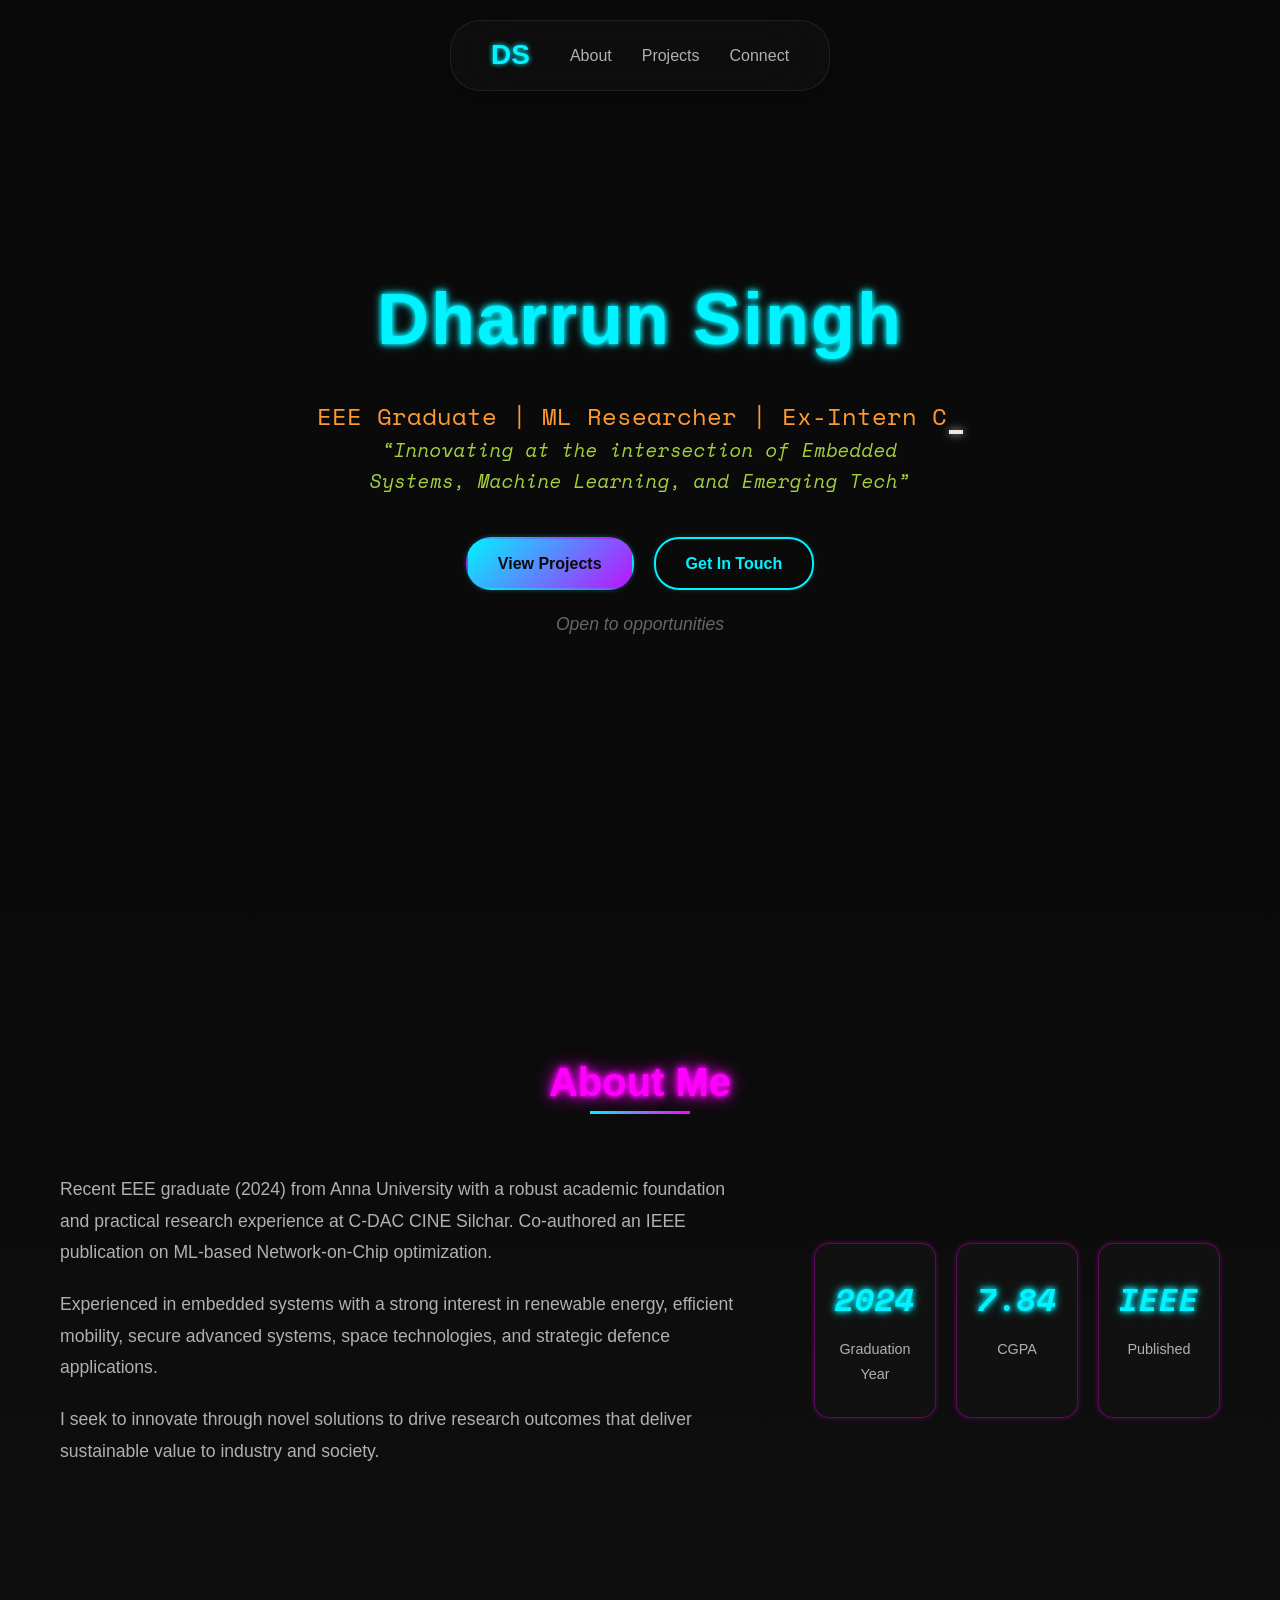
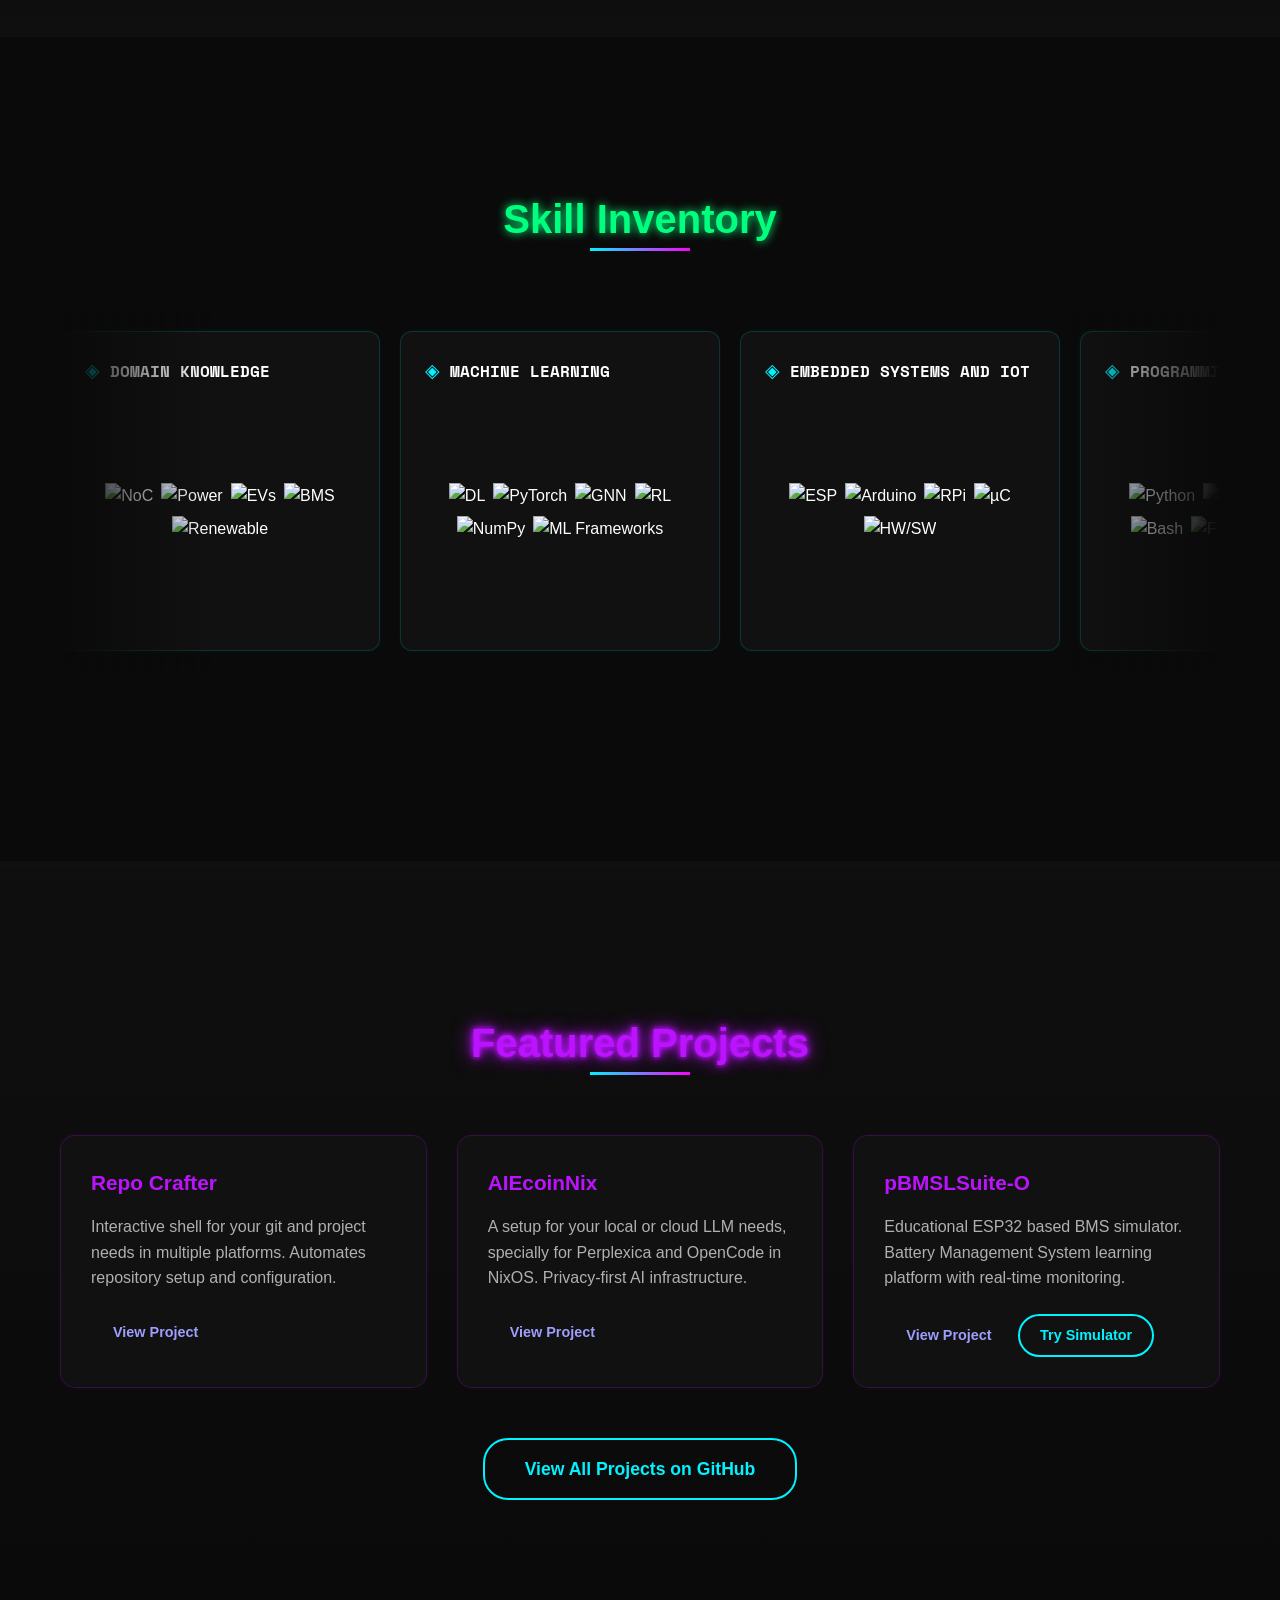
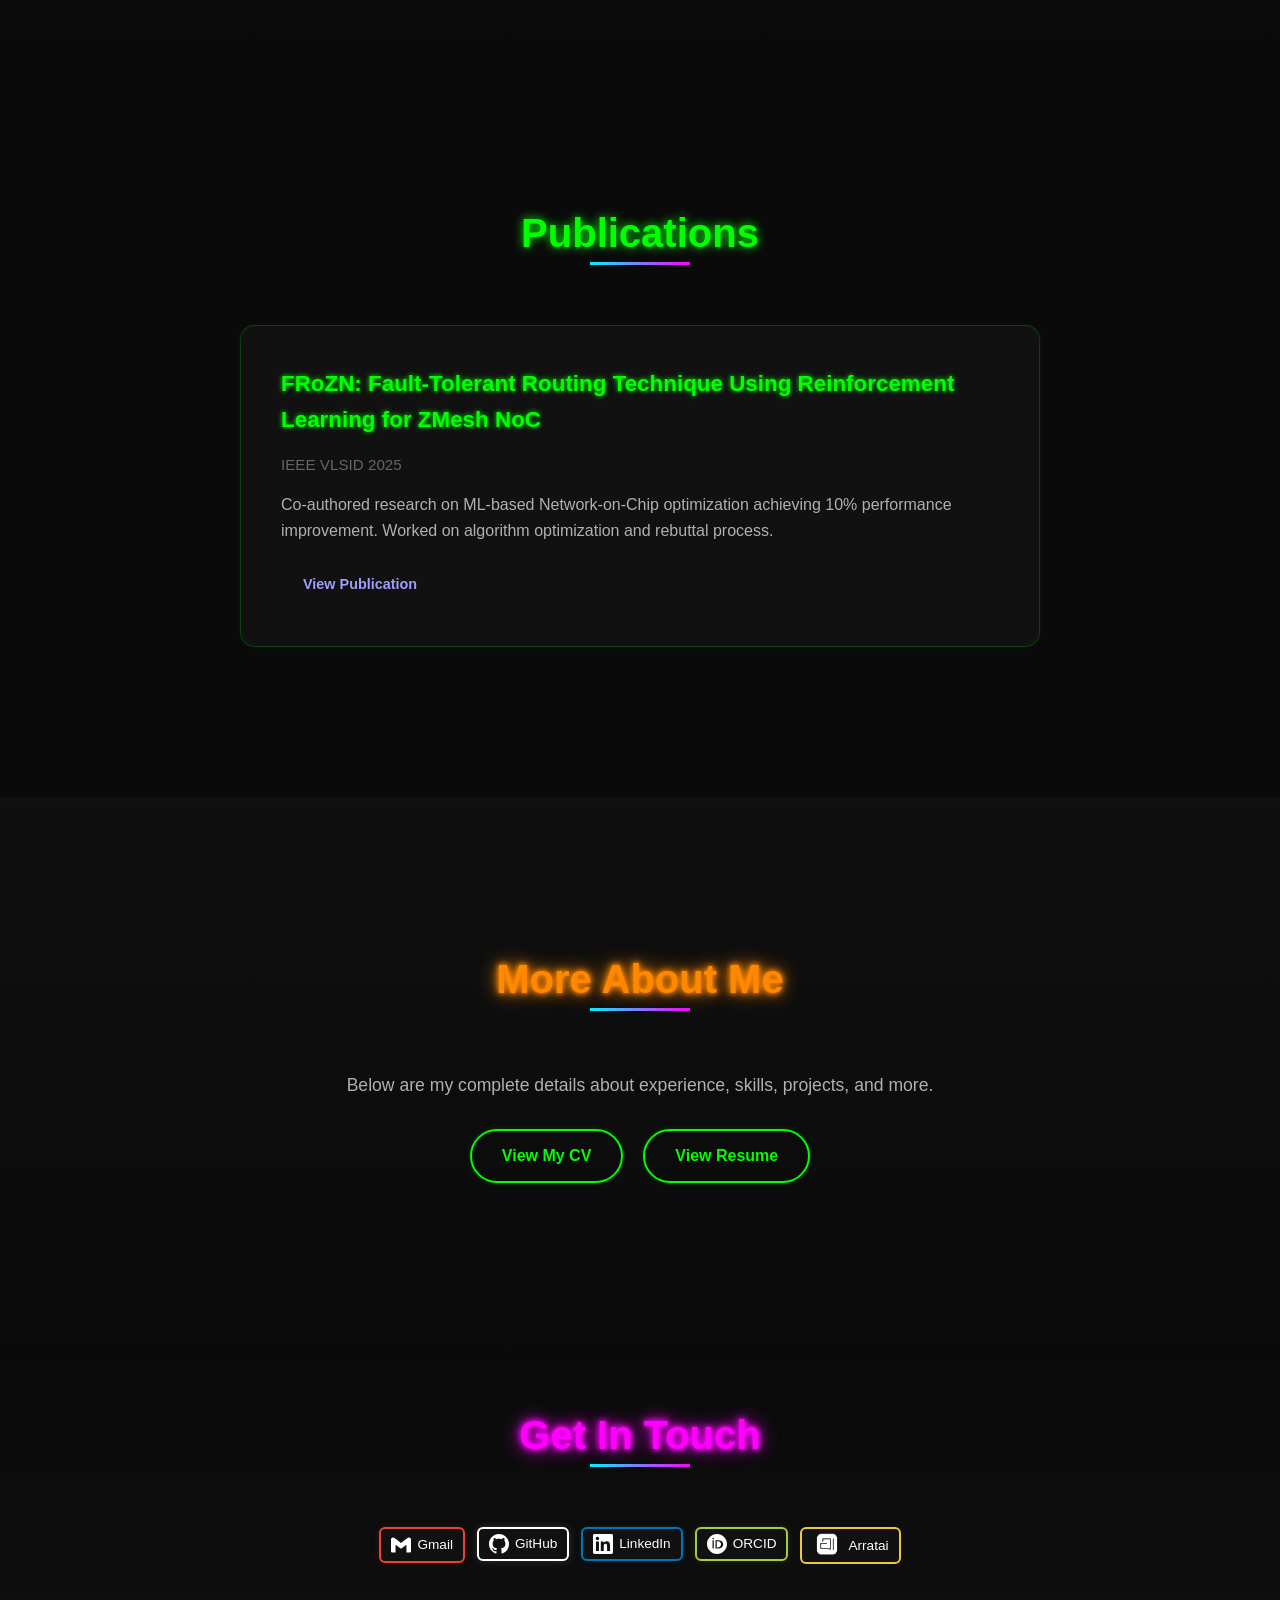
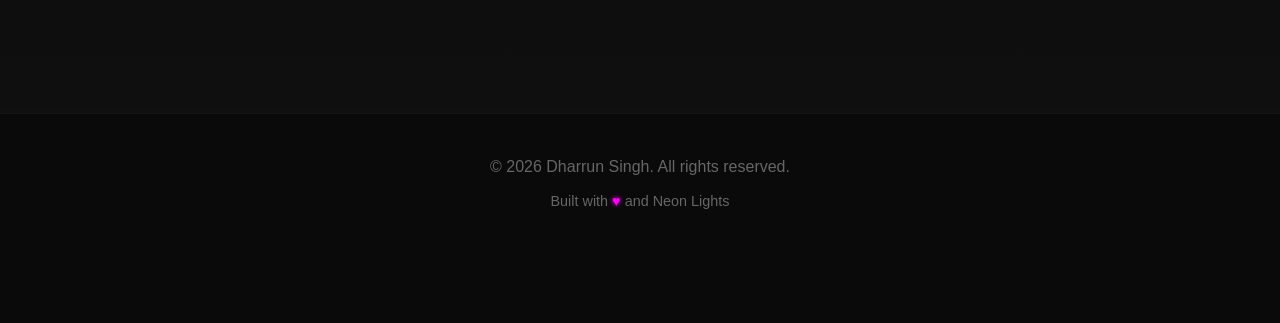
==== commit 34068bc5: "minor fixes" ====
--- a/index.html
+++ b/index.html
@@ -287,7 +287,7 @@
     <!-- Publications Section -->
     <section class="publications">
         <div class="container">
-            <h2 class="section-title neon-text-lime">Publications</h2>
+            <h2 class="section-title" style="color: var(--neon-lime); text-shadow: 0 0 10px var(--neon-lime);">Publications</h2>
             <div class="publication-card">
                 <h3>FRoZN: Fault-Tolerant Routing Technique Using Reinforcement Learning for ZMesh NoC</h3>
                 <p class="publication-publisher">IEEE VLSID 2025</p>
--- a/style.css
+++ b/style.css
@@ -72,11 +72,8 @@
 }
 
 .neon-text-lime {
-    color: var(--neon-lime);
-    text-shadow:
-        0 0 5px var(--neon-lime),
-        0 0 10px var(--neon-lime),
-        0 0 20px var(--neon-lime);
+    color: #00FF7F;
+    text-shadow: 0 0 10px #00FF7F;
 }
 
 @keyframes neon-pulse {
@@ -352,6 +349,24 @@
     text-align: center;
     margin-bottom: 60px;
     font-weight: 600;
+    position: relative;
+    overflow: hidden;
+}
+
+.section-title::after {
+    content: '';
+    position: absolute;
+    bottom: 0;
+    left: 50%;
+    width: 0;
+    height: 3px;
+    background: linear-gradient(90deg, var(--neon-cyan), var(--neon-pink));
+    transition: width 0.6s ease, left 0.6s ease;
+}
+
+.section-title.title-revealed::after {
+    width: 100px;
+    left: calc(50% - 50px);
 }
 
 /* ===== About Section ===== */
@@ -421,6 +436,19 @@
     overflow: hidden;
     padding: 20px 0;
     margin-bottom: 40px;
+}
+
+@media (max-width: 768px) {
+    .skills-carousel-container {
+        overflow-x: auto;
+        overflow-y: hidden;
+        -webkit-overflow-scrolling: touch;
+        scrollbar-width: none;
+    }
+    
+    .skills-carousel-container::-webkit-scrollbar {
+        display: none;
+    }
 }
 
 .carousel-fade-left, .carousel-fade-right {
@@ -690,7 +718,8 @@
 .publication-card h3 {
     color: var(--neon-lime);
     font-size: 1.4rem;
-    margin-bottom: 10px;
+    margin-bottom: 15px;
+    text-shadow: 0 0 5px var(--neon-lime);
 }
 
 .publication-publisher {
@@ -1059,7 +1088,7 @@
 
 /* ===== Footer ===== */
 .footer {
-    padding: 40px 0;
+    padding: 40px 0 100px;
     text-align: center;
     border-top: 1px solid rgba(0, 243, 255, 0.2);
 }
@@ -1086,6 +1115,11 @@
 
 /* ===== Responsive Design ===== */
 @media (max-width: 968px) {
+    body {
+        overflow-x: hidden;
+        max-width: 100vw;
+    }
+
     .hamburger {
         display: flex;
     }
@@ -1099,8 +1133,8 @@
     }
 
         .about-stats {
-            grid-template-columns: repeat(3, 1fr);
-            max-width: 500px;
+            grid-template-columns: 1fr;
+            max-width: 350px;
             margin: 0 auto;
         }
 
@@ -1258,7 +1292,9 @@
         }
 
         .about-stats {
-            grid-template-columns: repeat(3, 1fr);
+            grid-template-columns: 1fr;
+            max-width: 350px;
+            margin: 0 auto;
         }
 
         /* Social icons - hide username when squeezed (tablet/mobile), square-ish */
@@ -1379,28 +1415,6 @@
     transform: translateY(0);
 }
 
-/* Title reveal animation */
-.section-title {
-    position: relative;
-    overflow: hidden;
-}
-
-.section-title::after {
-    content: '';
-    position: absolute;
-    bottom: 0;
-    left: 50%;
-    width: 0;
-    height: 3px;
-    background: linear-gradient(90deg, var(--neon-cyan), var(--neon-pink));
-    transition: width 0.6s ease, left 0.6s ease;
-}
-
-.section-title.title-revealed::after {
-    width: 100px;
-    left: calc(50% - 50px);
-}
-
 /* Enhanced card hover effects */
 .skill-card,
 .project-card,
@@ -1417,16 +1431,26 @@
 /* Typing cursor for hero */
 .subtitle {
     display: inline-block;
+}
+
+.subtitle {
+    display: inline;
     position: relative;
 }
 
 .subtitle::after {
-    content: '_';
-    position: absolute;
-    right: -15px;
-    bottom: 0;
-    color: rgba(255, 255, 255, 0.9);
-    text-shadow: 0 0 8px rgba(255, 255, 255, 0.7);
+    content: '';
+    display: inline-block;
+    width: 0.6em;
+    height: 0.15em;
+    background: rgba(255, 255, 255, 0.9);
+    box-shadow: 0 0 8px rgba(255, 255, 255, 0.7);
+    vertical-align: text-bottom;
+    margin-left: 2px;
+    opacity: 1;
+}
+
+.subtitle.typing-complete::after {
     animation: blink 1s infinite;
 }
 
@@ -1547,6 +1571,11 @@
 
 /* Phone mode (max 480px): Bubbles menu - POP UP ABOVE */
 @media (max-width: 480px) {
+    body {
+        overflow-x: hidden;
+        max-width: 100vw;
+    }
+
     /* Move entire navbar to bottom center */
     .navbar {
         top: auto;
@@ -1626,17 +1655,6 @@
         animation-delay: 0.1s;
     }
 
-    @keyframes bubblePop {
-        0% {
-            opacity: 0;
-            transform: scale(0.5) translateY(-20px);
-        }
-        100% {
-            opacity: 1;
-            transform: scale(1) translateY(0);
-        }
-    }
-
     /* Remove hover underline effect on mobile */
     .nav-link::after {
         display: none;
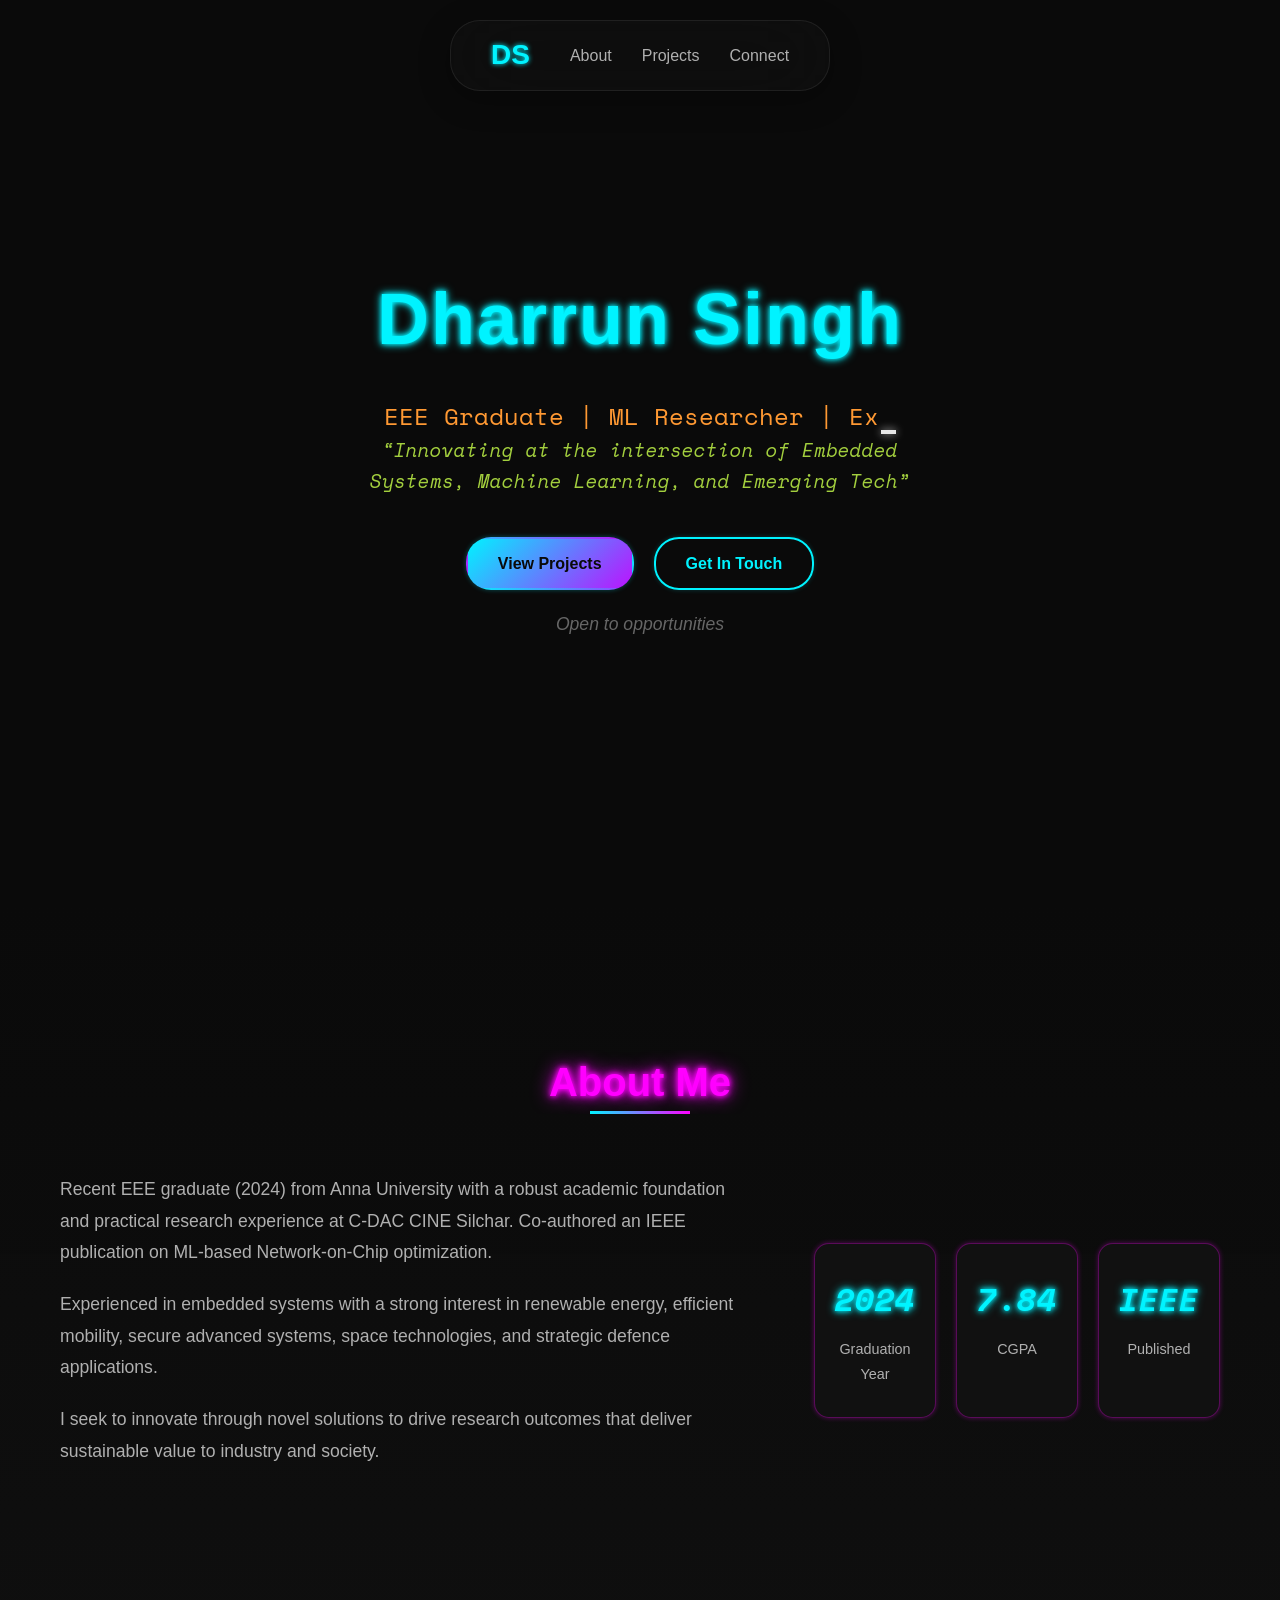
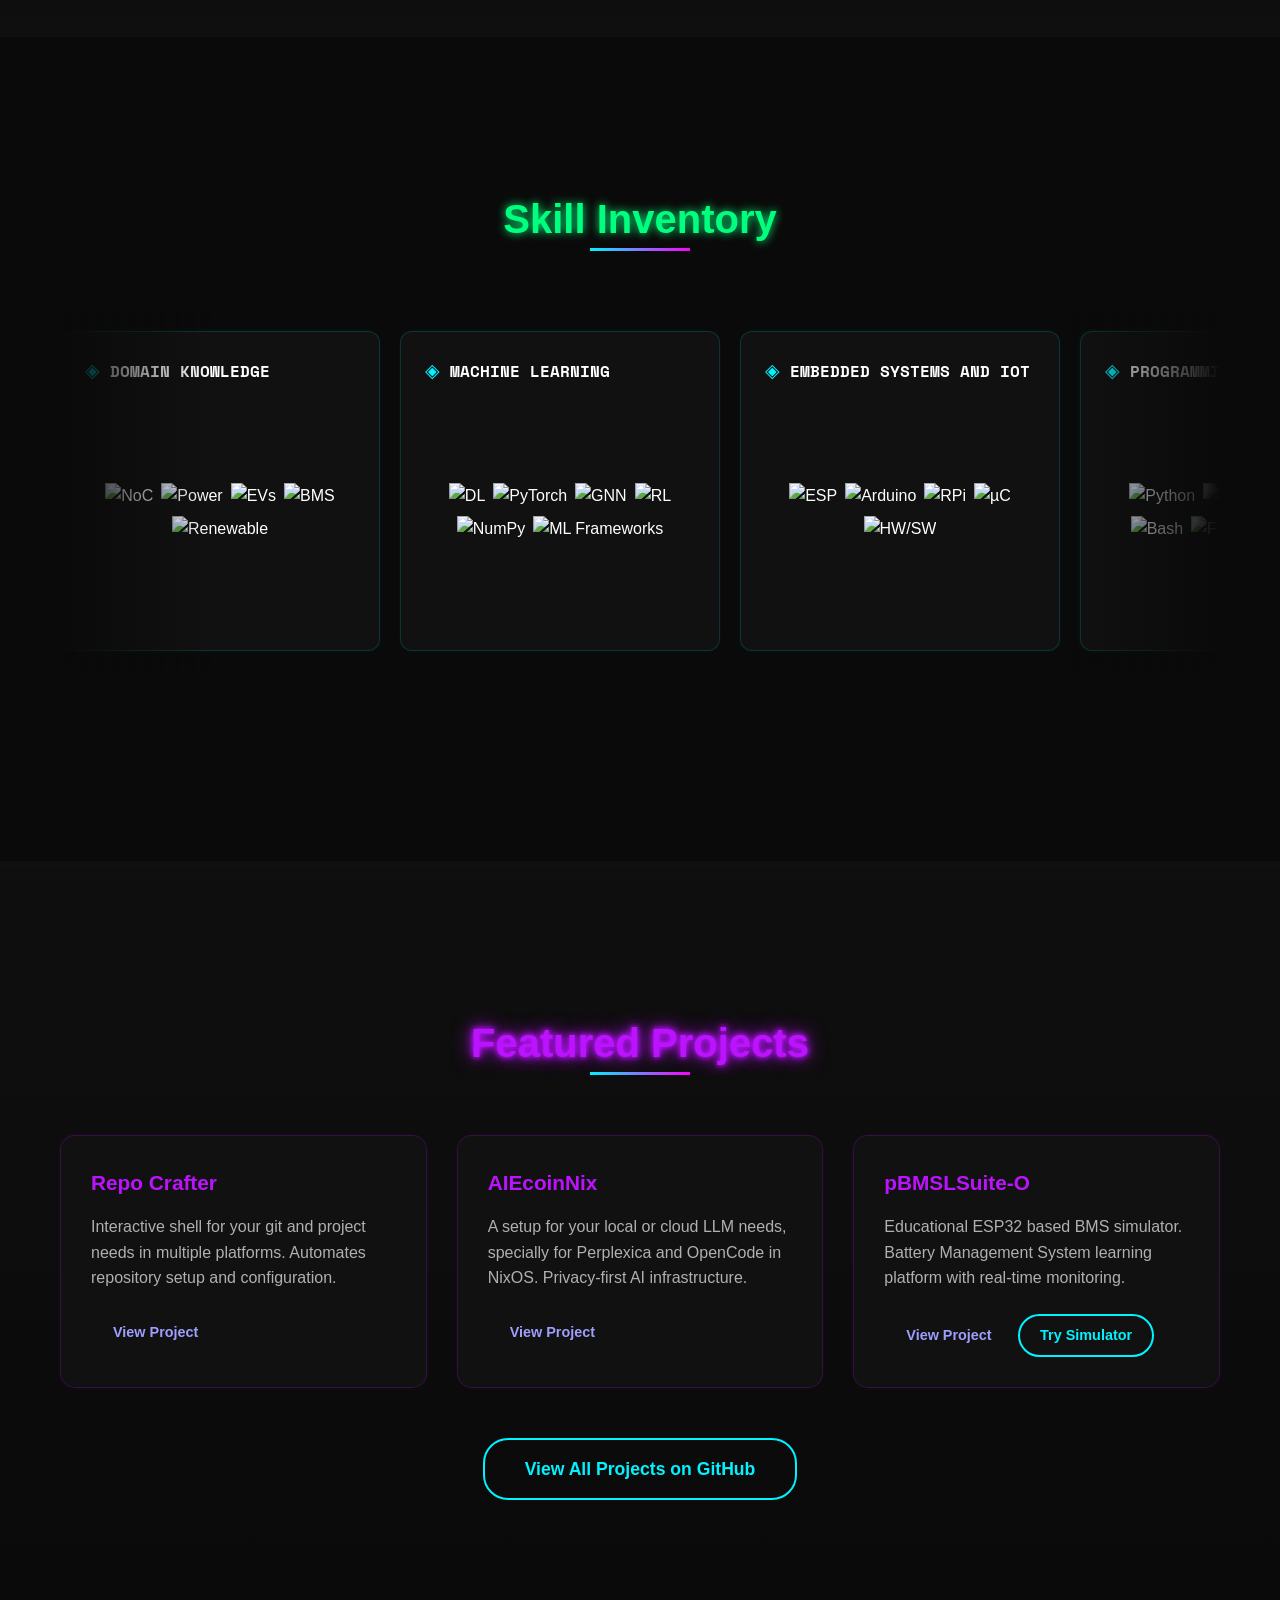
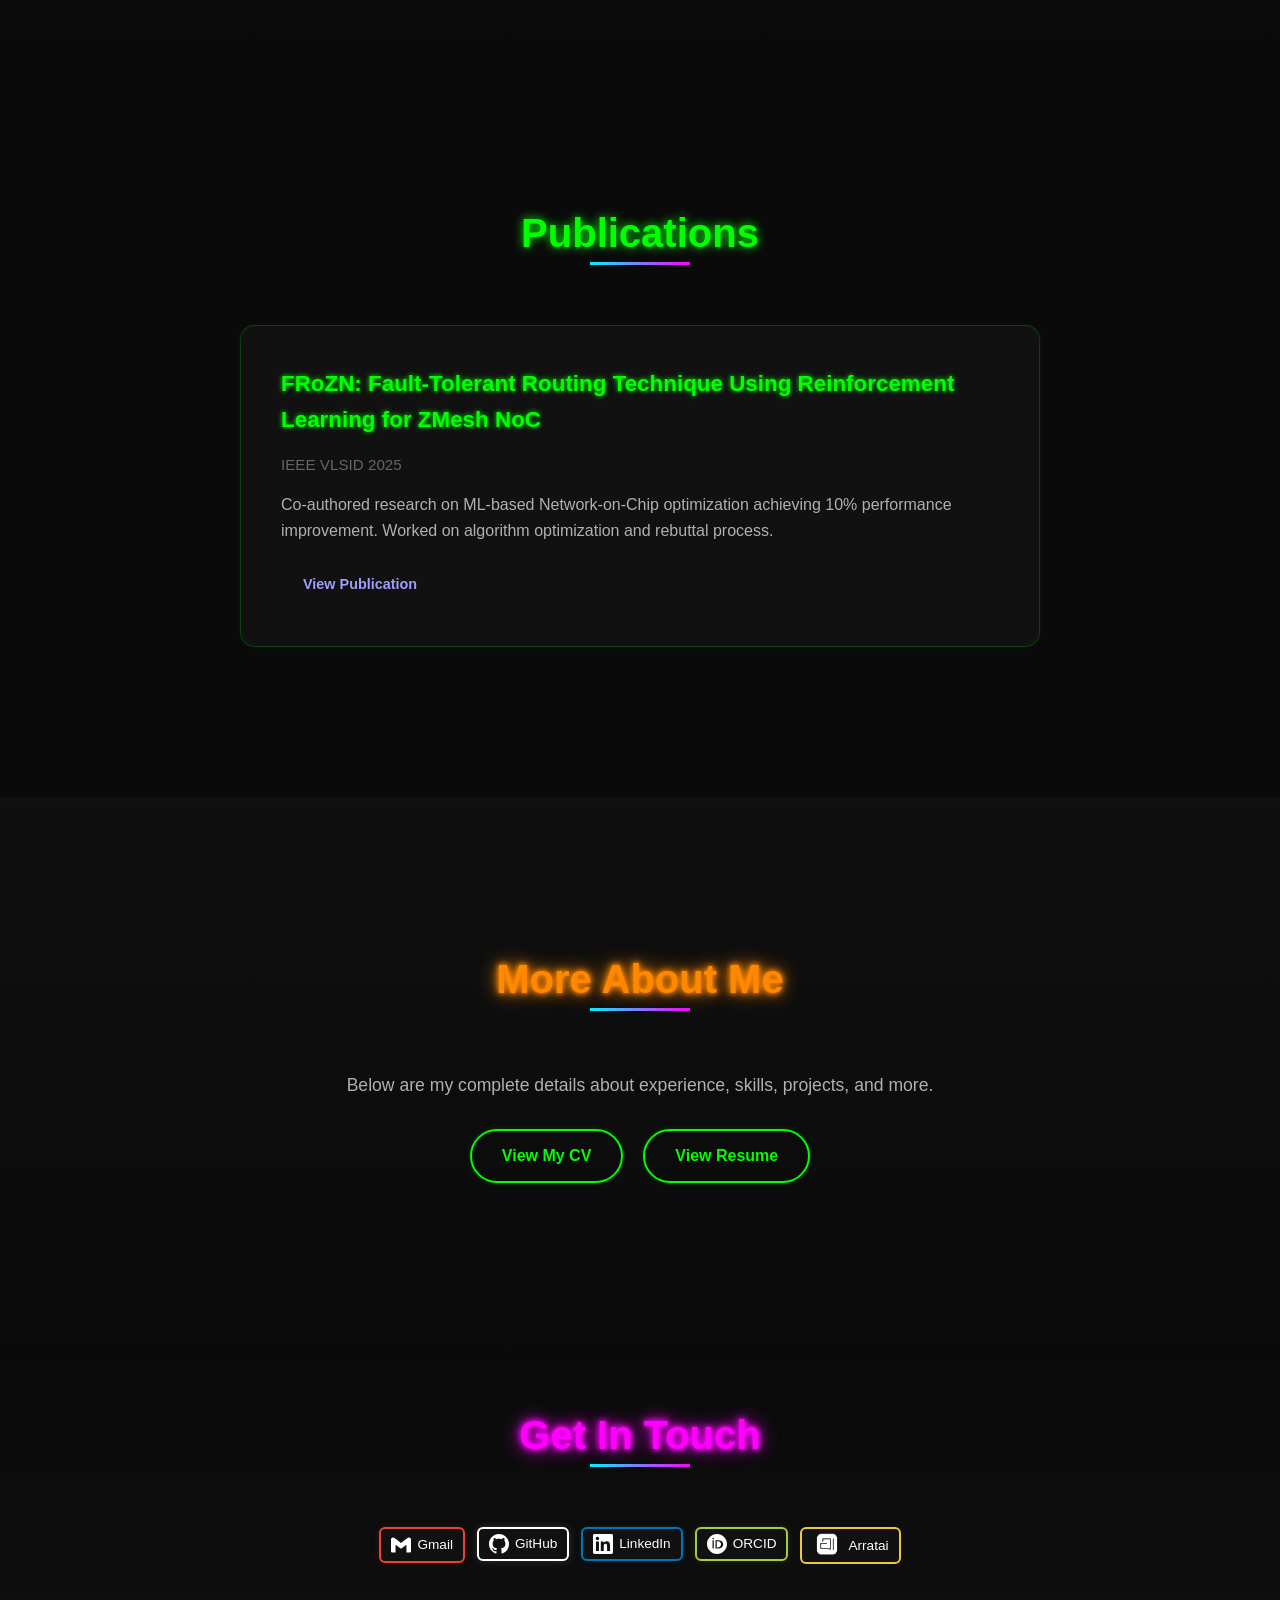
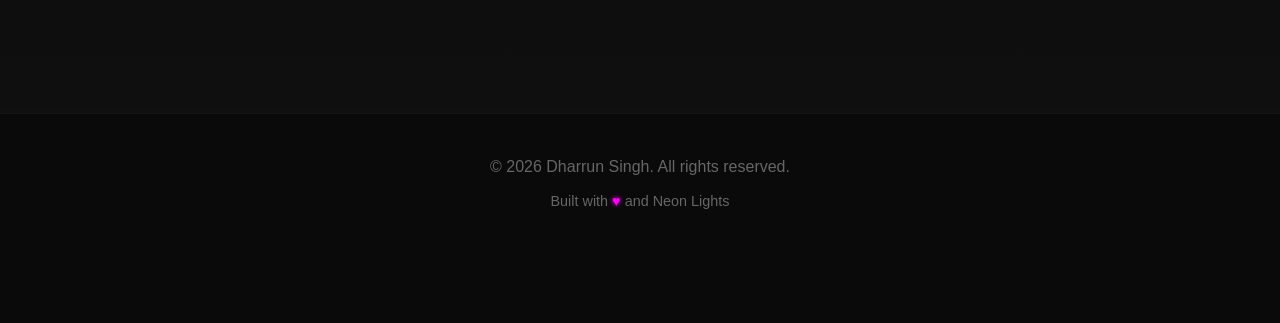
==== commit 7d45b0a5: "Minor fixes: cursor, title underline, carousel curtain, zoom disabled" ====
--- a/index.html
+++ b/index.html
@@ -2,7 +2,7 @@
 <html lang="en">
 <head>
     <meta charset="UTF-8">
-    <meta name="viewport" content="width=device-width, initial-scale=1.0">
+    <meta name="viewport" content="width=device-width, initial-scale=1.0, maximum-scale=1.0, user-scalable=no">
     <title>Dharrun Singh - EEE Graduate | ML Researcher | Ex-Intern C-DAC</title>
     <meta name="description" content="EEE Graduate (2024) from Anna University | ML Researcher at C-DAC CINE | IEEE Published | Embedded Systems & IoT Developer">
     <meta name="keywords" content="Dharrun Singh, ML Researcher, Embedded Systems, IoT, EEE Graduate, C-DAC, IEEE">
--- a/style.css
+++ b/style.css
@@ -436,19 +436,6 @@
     overflow: hidden;
     padding: 20px 0;
     margin-bottom: 40px;
-}
-
-@media (max-width: 768px) {
-    .skills-carousel-container {
-        overflow-x: auto;
-        overflow-y: hidden;
-        -webkit-overflow-scrolling: touch;
-        scrollbar-width: none;
-    }
-    
-    .skills-carousel-container::-webkit-scrollbar {
-        display: none;
-    }
 }
 
 .carousel-fade-left, .carousel-fade-right {
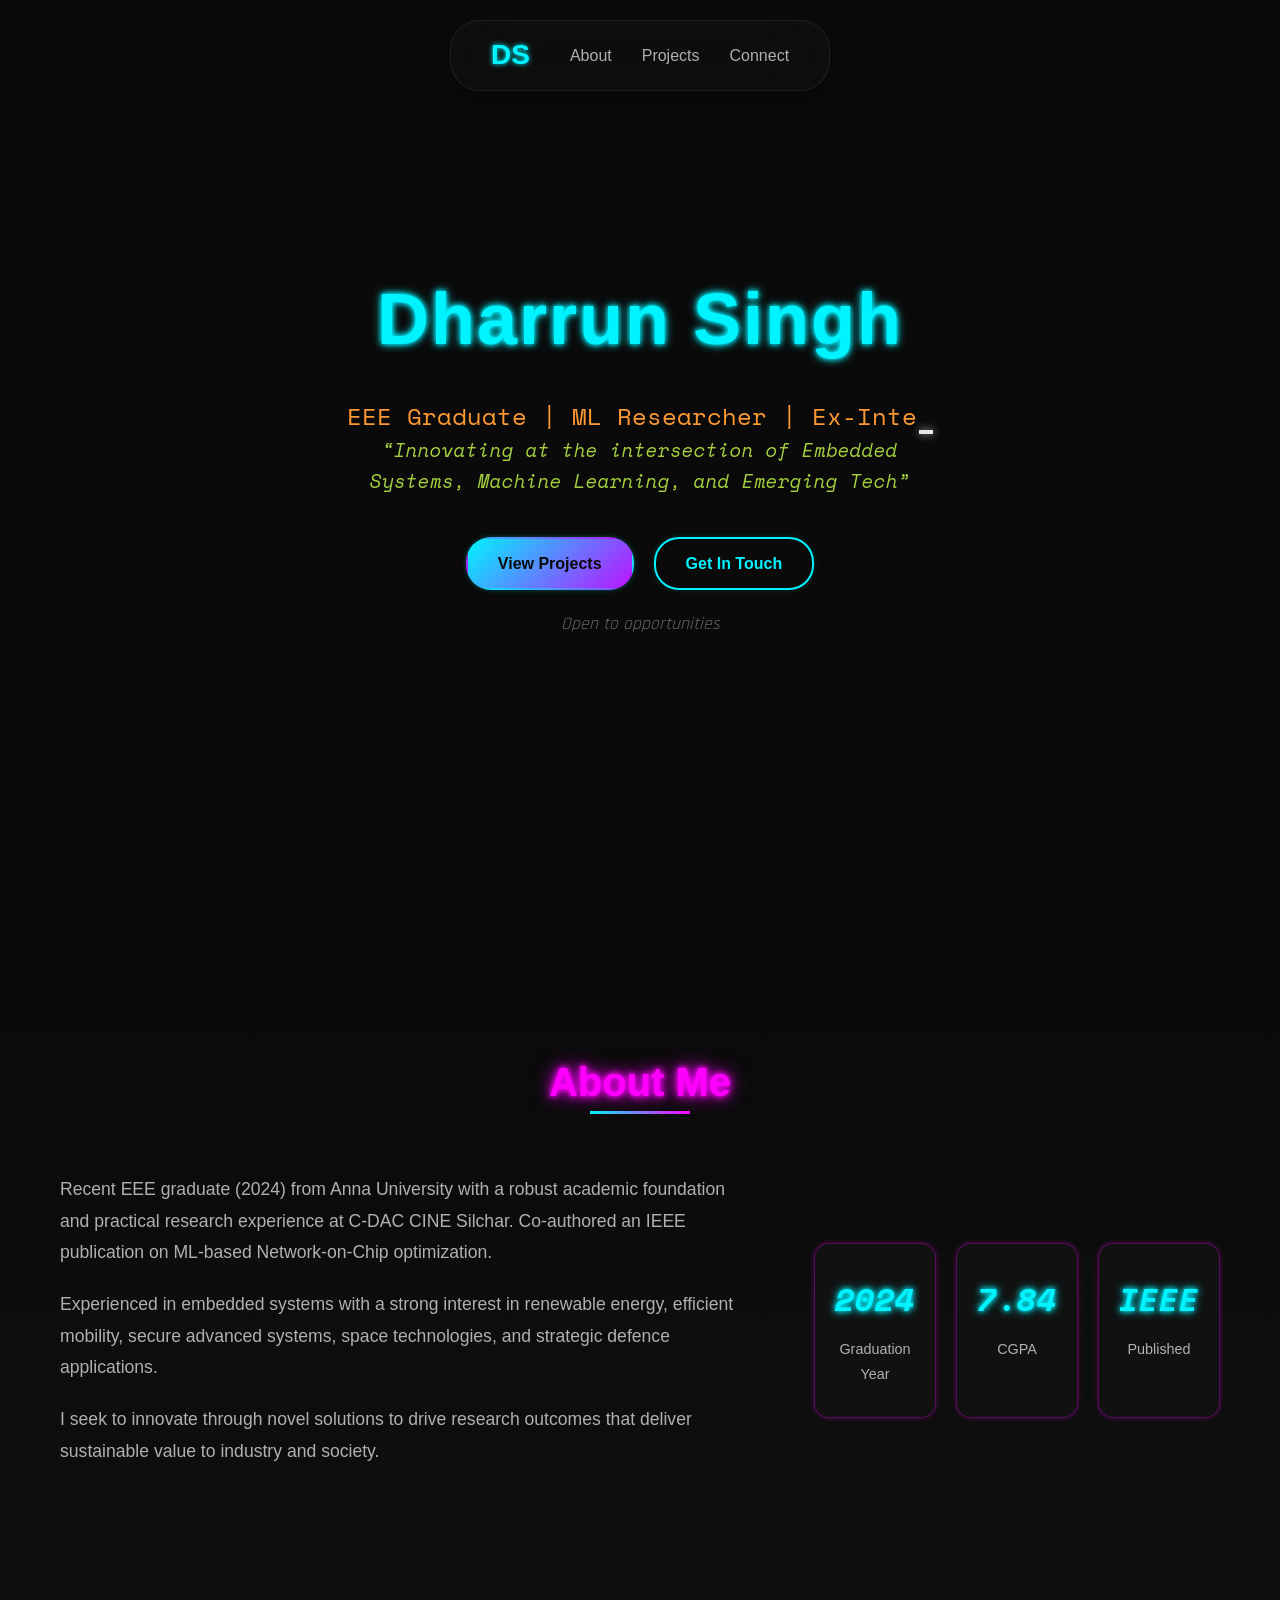
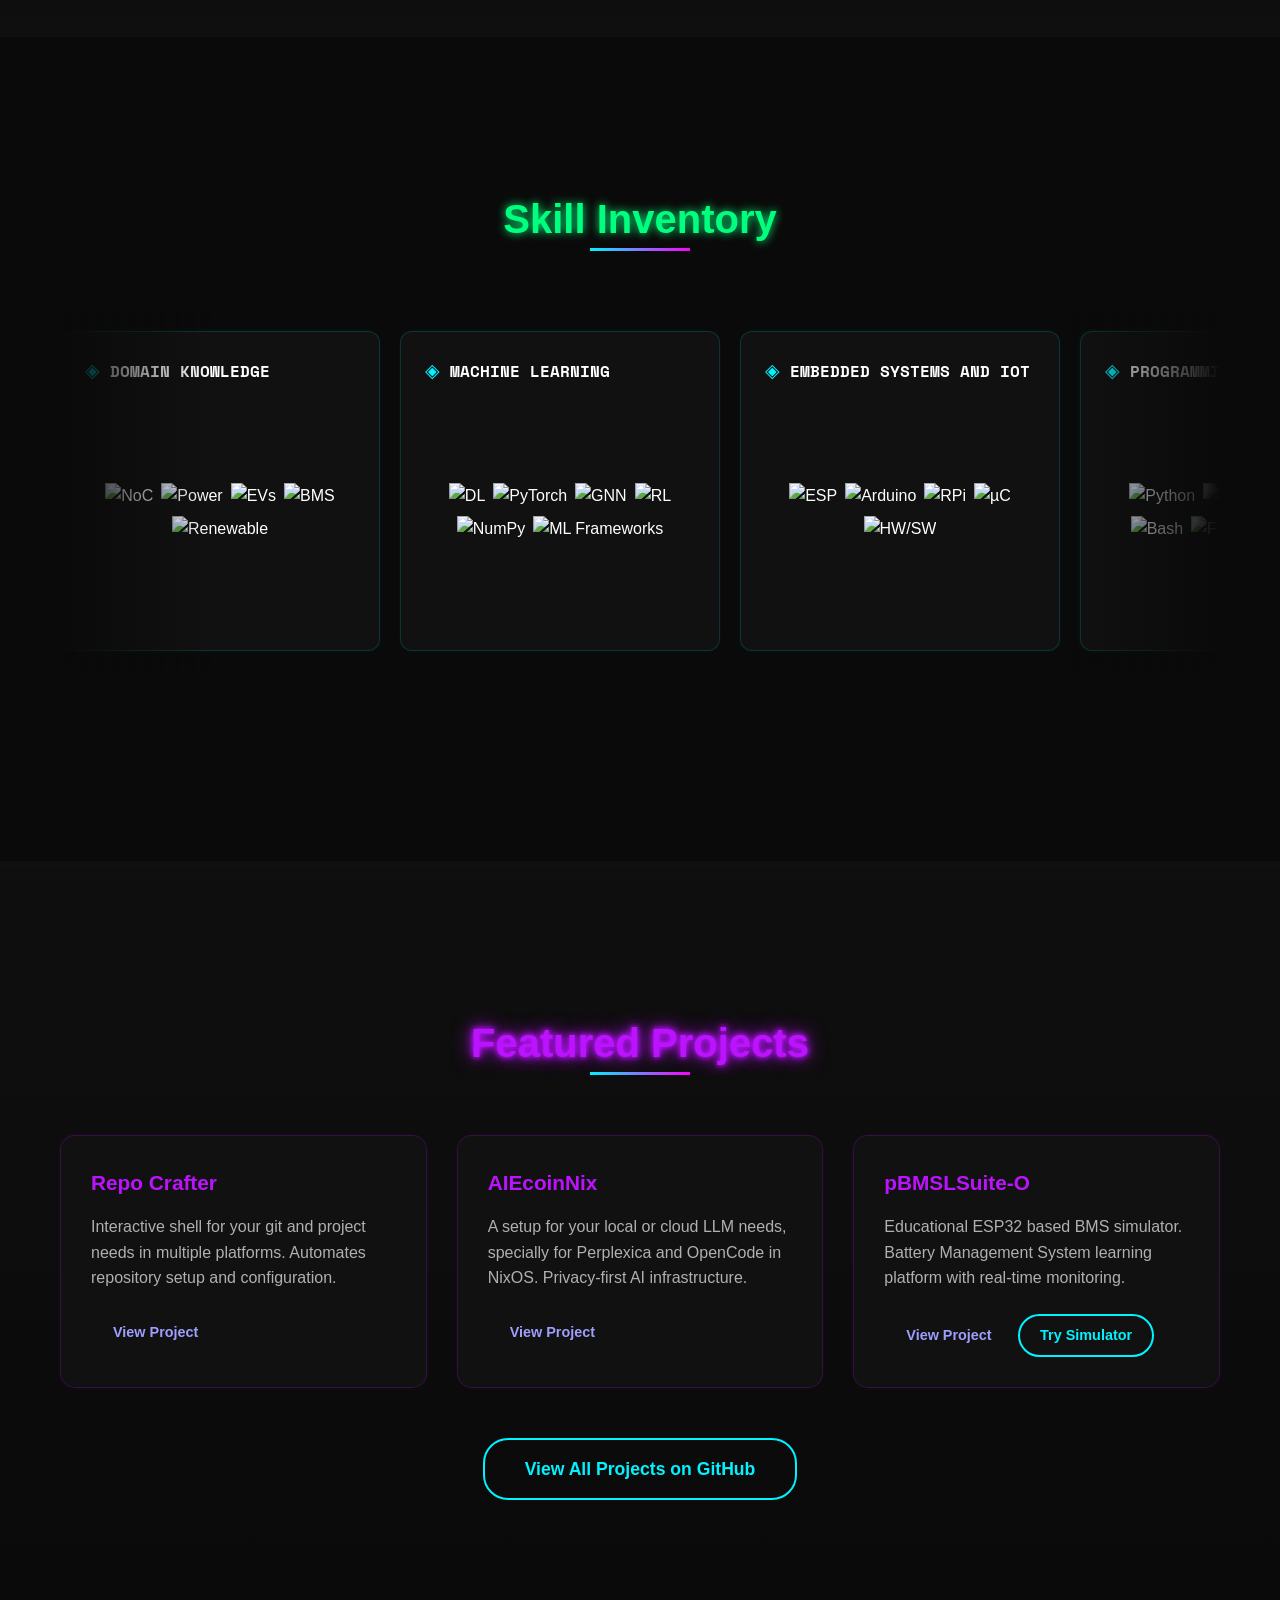
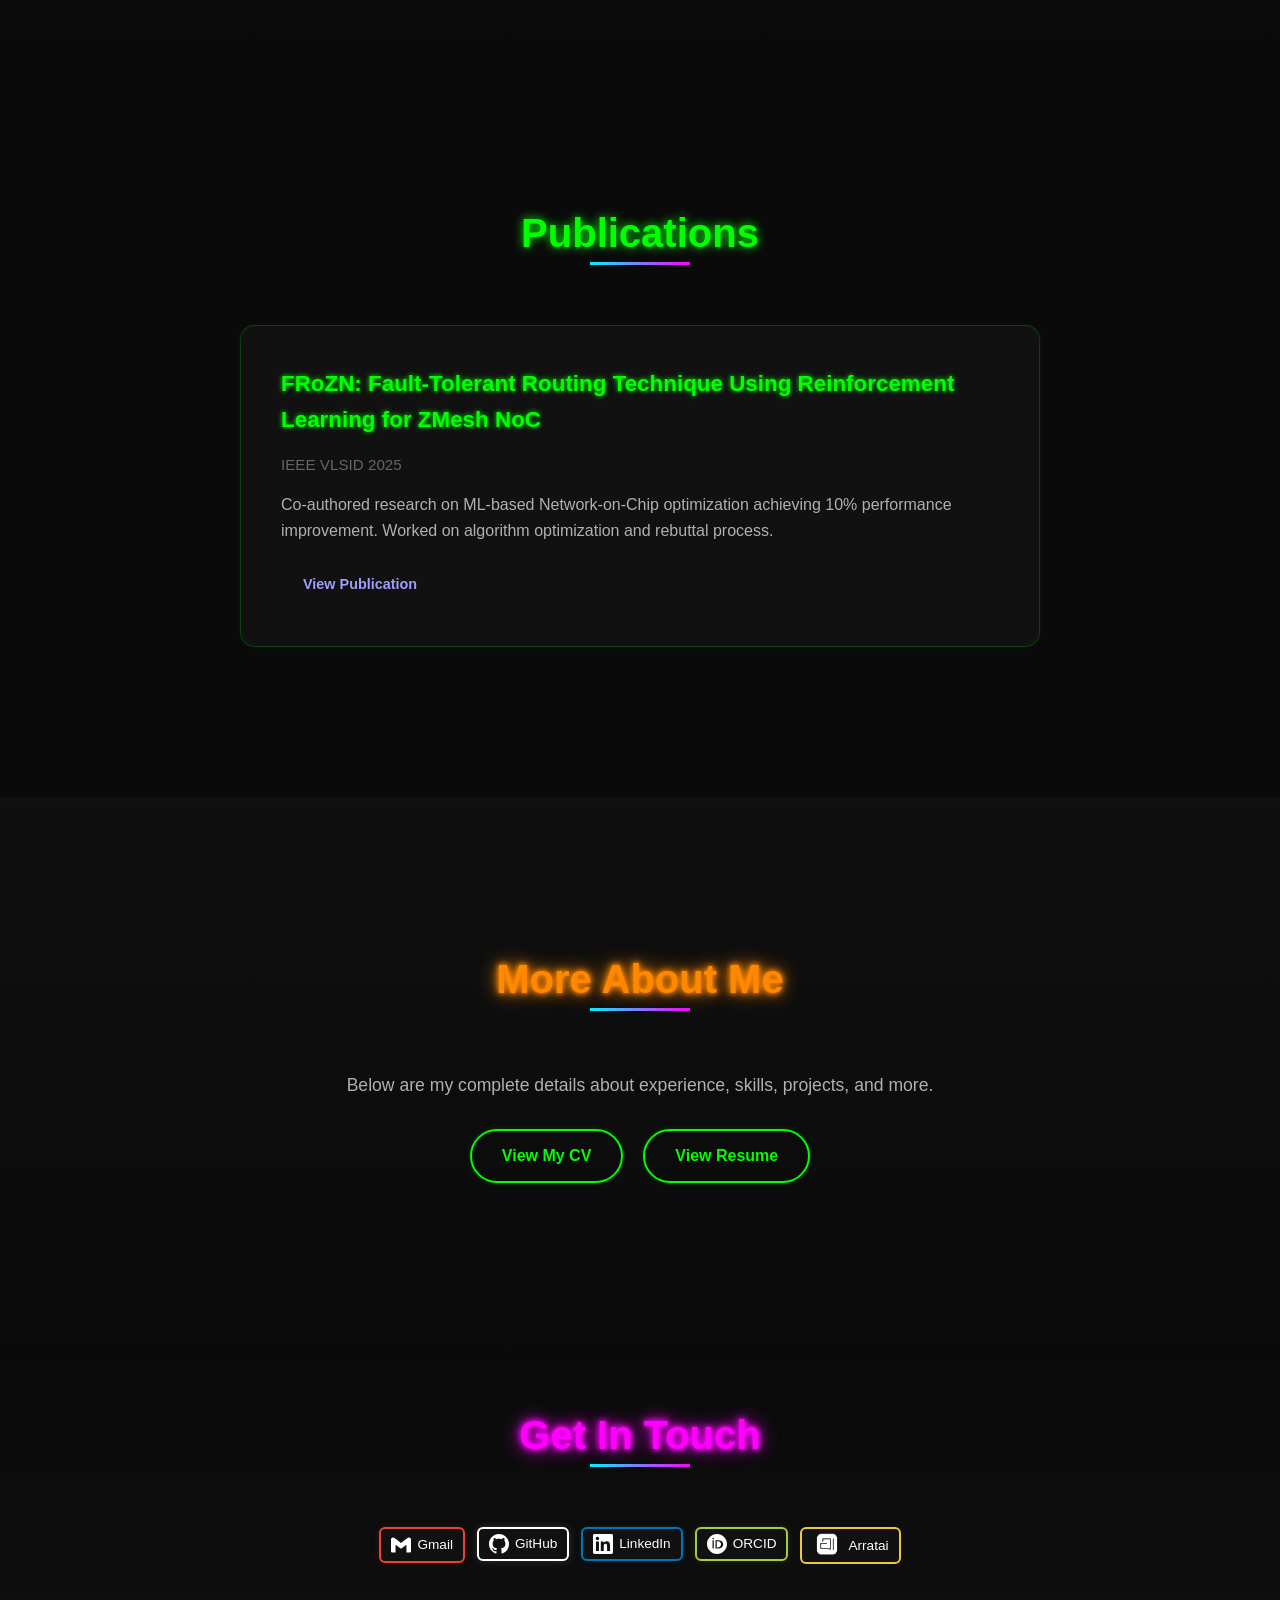
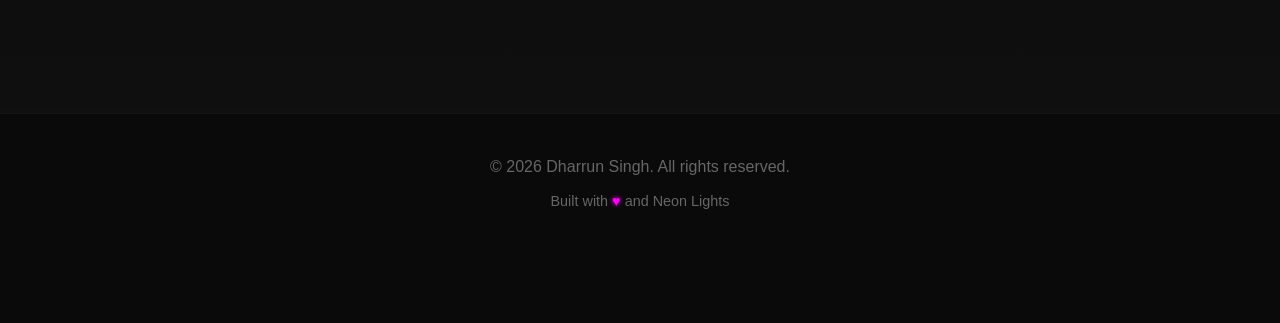
==== commit c45c810b: "minor fixes tried again" ====
--- a/index.html
+++ b/index.html
@@ -29,7 +29,7 @@
     <meta name="twitter:image" content="https://devkingofearth.github.io/Meweb.png">
 
     <link rel="stylesheet" href="style.css">
-    <link href="https://fonts.googleapis.com/css2?family=Inter:wght@300;400;500&family=Space+Mono:wght@400;700&display=swap" rel="stylesheet">
+    <link href="https://fonts.googleapis.com/css2?family=Inter:wght@300;400;500&family=Rajdhani:wght@300;400;500;600;700&family=Space+Mono:wght@400;700&display=swap" rel="stylesheet">
 </head>
 <body>
     <!-- Navigation -->
--- a/style.css
+++ b/style.css
@@ -438,6 +438,19 @@
     margin-bottom: 40px;
 }
 
+@media (max-width: 768px) {
+    .skills-carousel-container {
+        overflow-x: auto;
+        overflow-y: hidden;
+        -webkit-overflow-scrolling: touch;
+        scrollbar-width: none;
+    }
+    
+    .skills-carousel-container::-webkit-scrollbar {
+        display: none;
+    }
+}
+
 .carousel-fade-left, .carousel-fade-right {
     position: absolute;
     top: 0;
@@ -462,6 +475,20 @@
     gap: 20px;
     animation: scroll-left 30s linear infinite;
     width: max-content;
+}
+
+.skill-carousel-card {
+    flex-shrink: 0;
+    width: 320px;
+    min-height: 320px;
+    background: var(--bg-card);
+    border-radius: 12px;
+    padding: 24px;
+    border: 1px solid rgba(0, 243, 255, 0.15);
+    box-shadow: 0 0 5px rgba(0, 243, 255, 0.05);
+    transition: transform 0.3s ease, box-shadow 0.3s ease;
+    display: flex;
+    flex-direction: column;
 }
 
 .skills-carousel-track.paused {
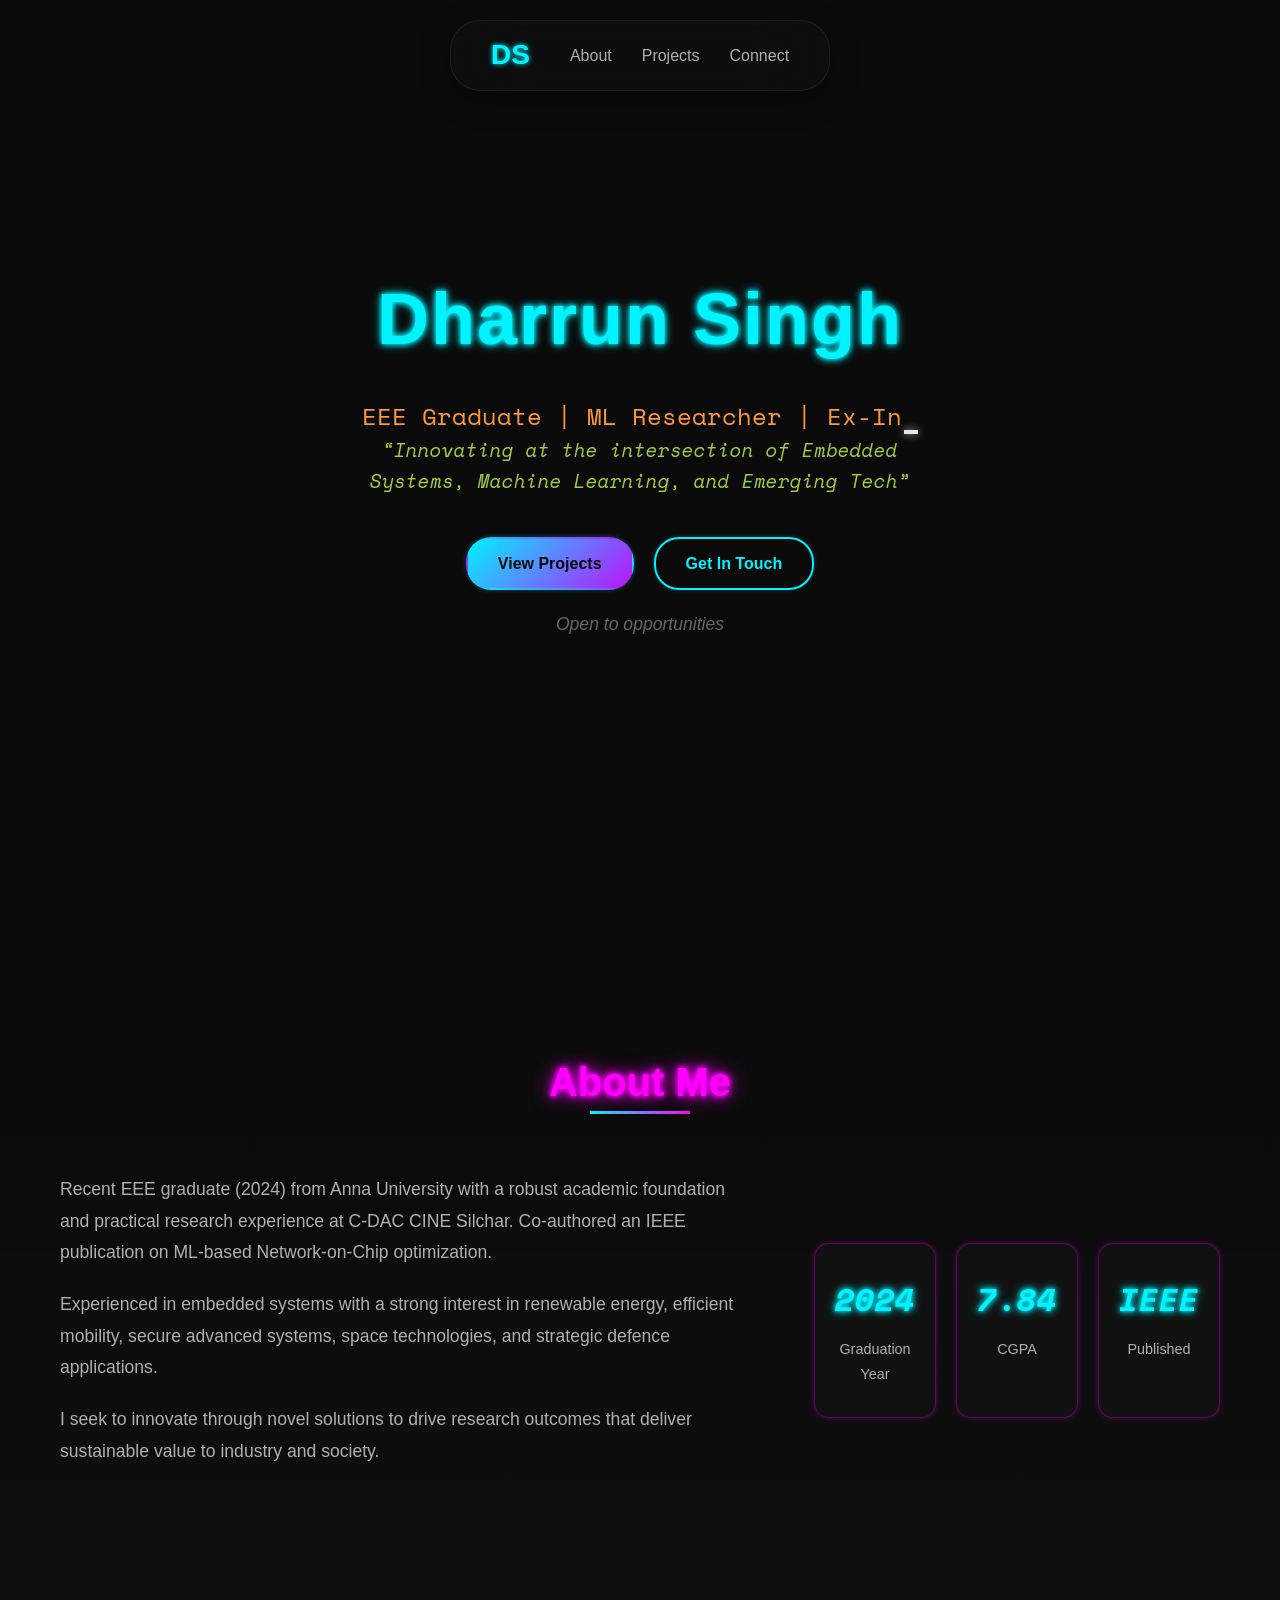
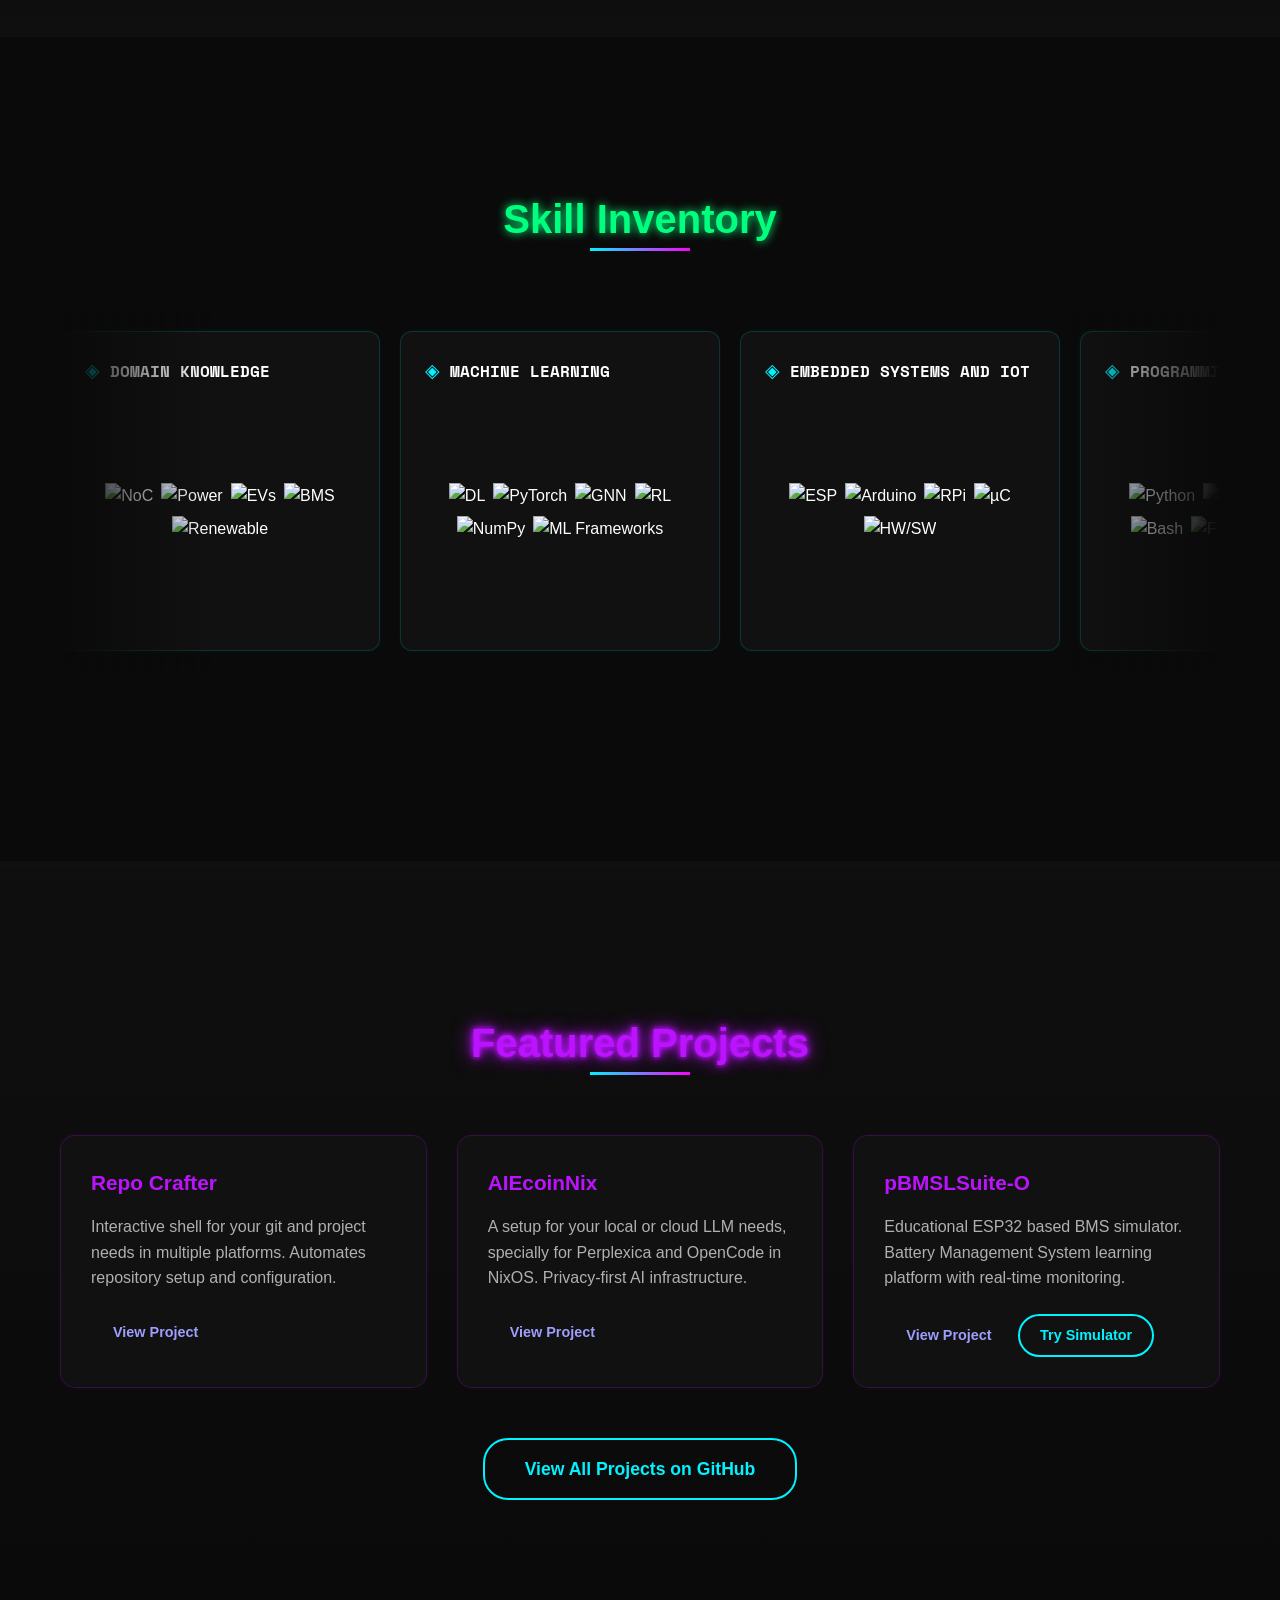
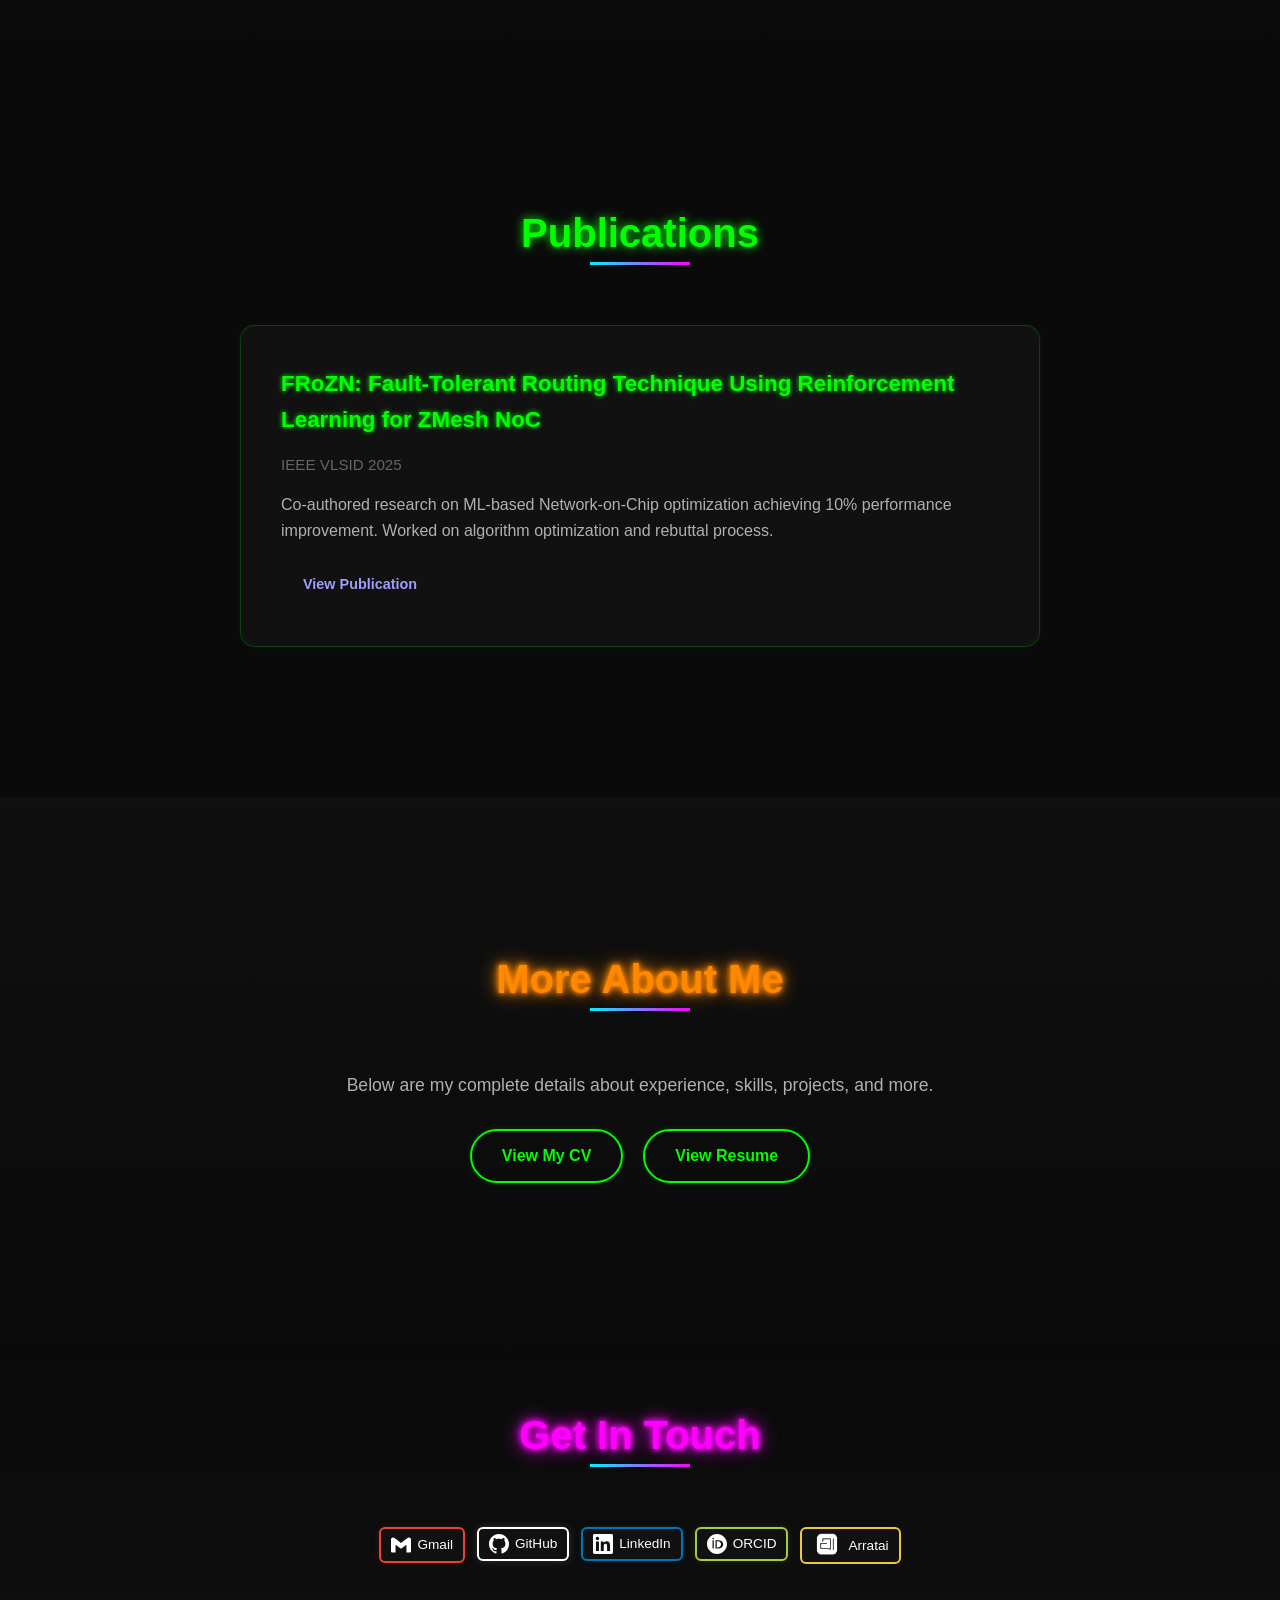
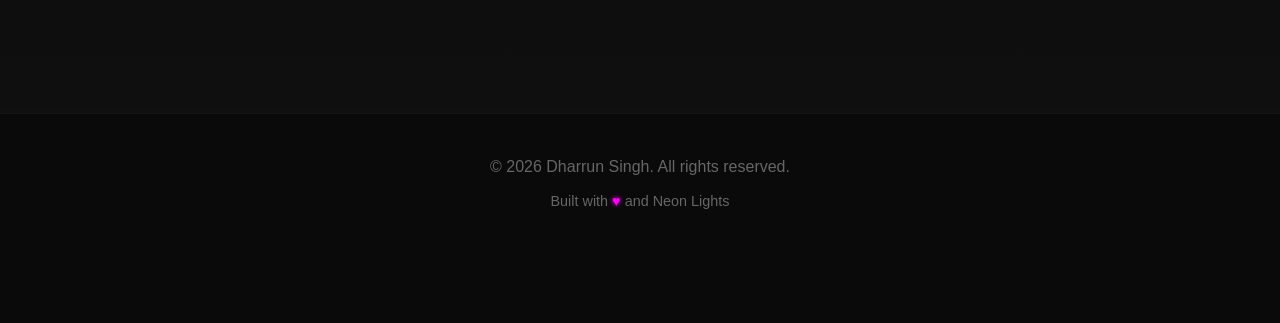
==== commit 790e1592: "revert carousel touch scroll attempt" ====
--- a/index.html
+++ b/index.html
@@ -29,7 +29,7 @@
     <meta name="twitter:image" content="https://devkingofearth.github.io/Meweb.png">
 
     <link rel="stylesheet" href="style.css">
-    <link href="https://fonts.googleapis.com/css2?family=Inter:wght@300;400;500&family=Rajdhani:wght@300;400;500;600;700&family=Space+Mono:wght@400;700&display=swap" rel="stylesheet">
+    <link href="https://fonts.googleapis.com/css2?family=Inter:wght@300;400;500&family=Space+Mono:wght@400;700&display=swap" rel="stylesheet">
 </head>
 <body>
     <!-- Navigation -->
--- a/style.css
+++ b/style.css
@@ -438,19 +438,6 @@
     margin-bottom: 40px;
 }
 
-@media (max-width: 768px) {
-    .skills-carousel-container {
-        overflow-x: auto;
-        overflow-y: hidden;
-        -webkit-overflow-scrolling: touch;
-        scrollbar-width: none;
-    }
-    
-    .skills-carousel-container::-webkit-scrollbar {
-        display: none;
-    }
-}
-
 .carousel-fade-left, .carousel-fade-right {
     position: absolute;
     top: 0;
@@ -475,20 +462,6 @@
     gap: 20px;
     animation: scroll-left 30s linear infinite;
     width: max-content;
-}
-
-.skill-carousel-card {
-    flex-shrink: 0;
-    width: 320px;
-    min-height: 320px;
-    background: var(--bg-card);
-    border-radius: 12px;
-    padding: 24px;
-    border: 1px solid rgba(0, 243, 255, 0.15);
-    box-shadow: 0 0 5px rgba(0, 243, 255, 0.05);
-    transition: transform 0.3s ease, box-shadow 0.3s ease;
-    display: flex;
-    flex-direction: column;
 }
 
 .skills-carousel-track.paused {
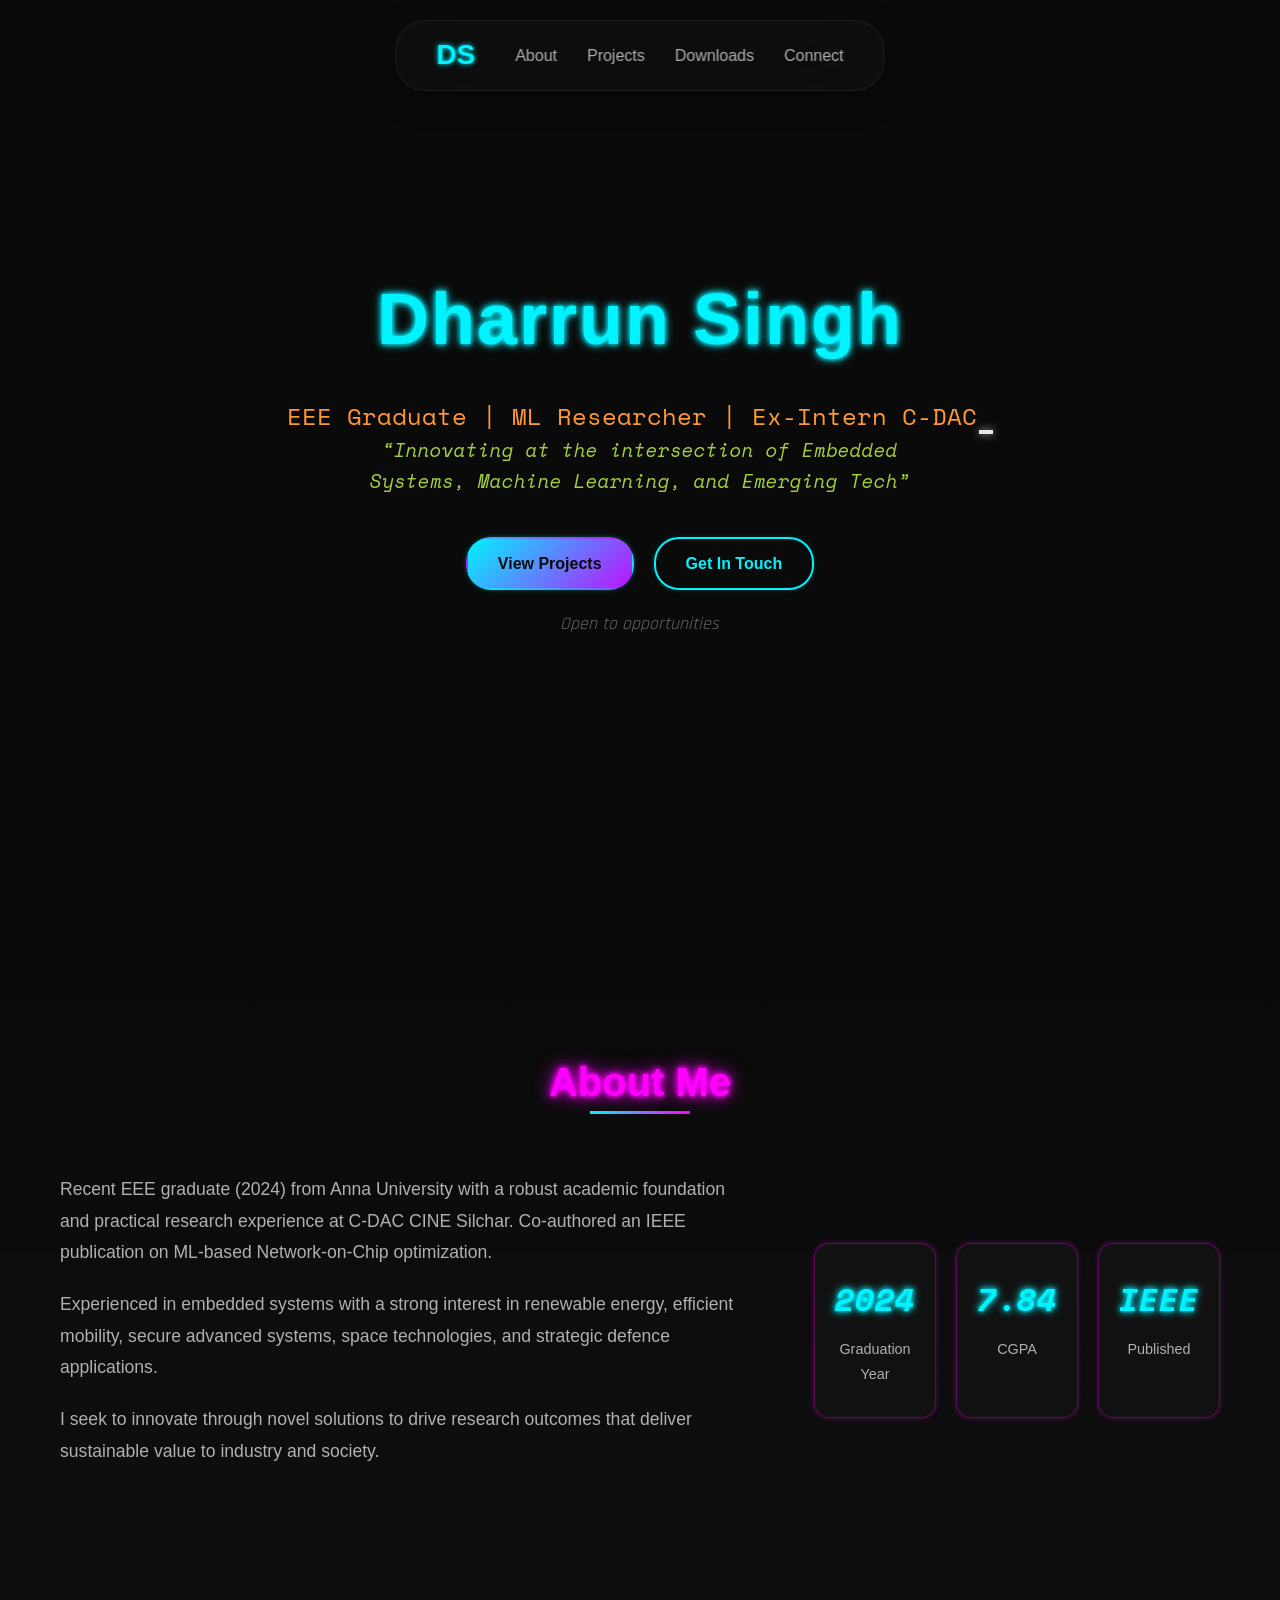
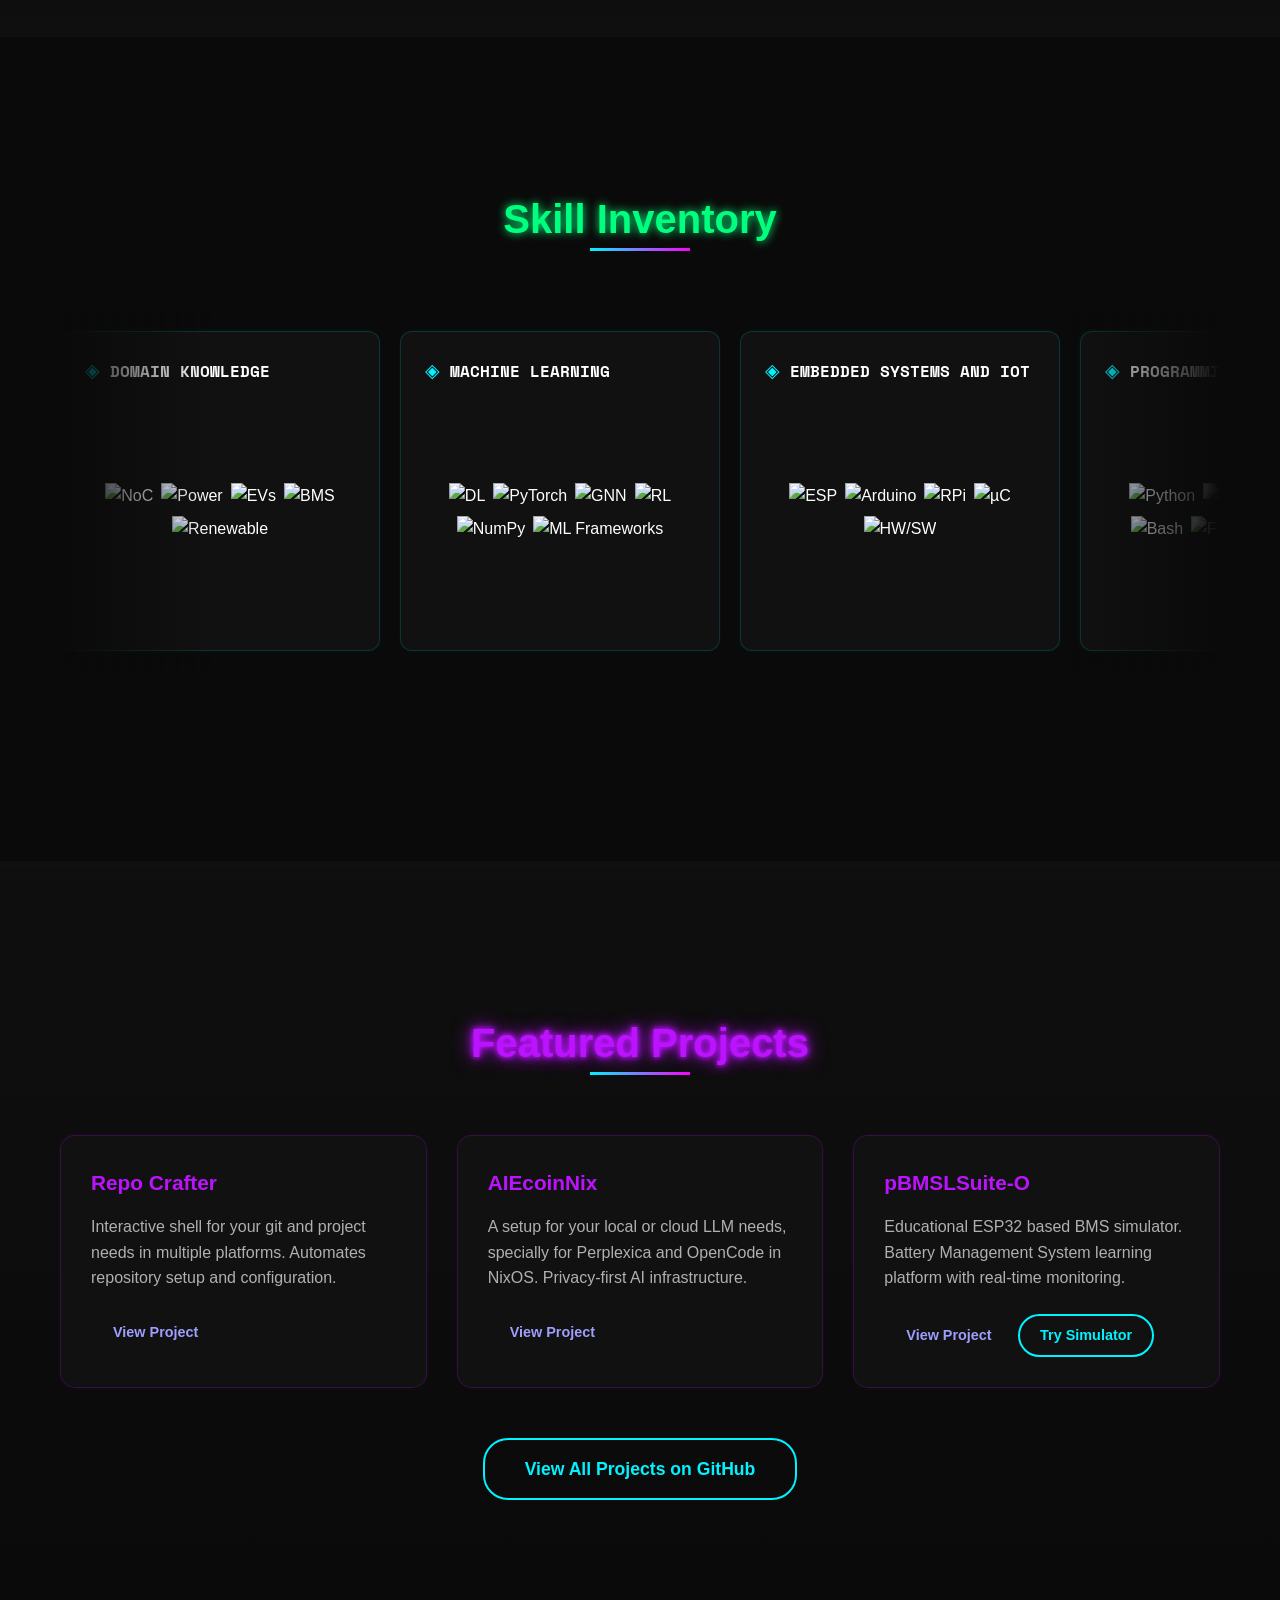
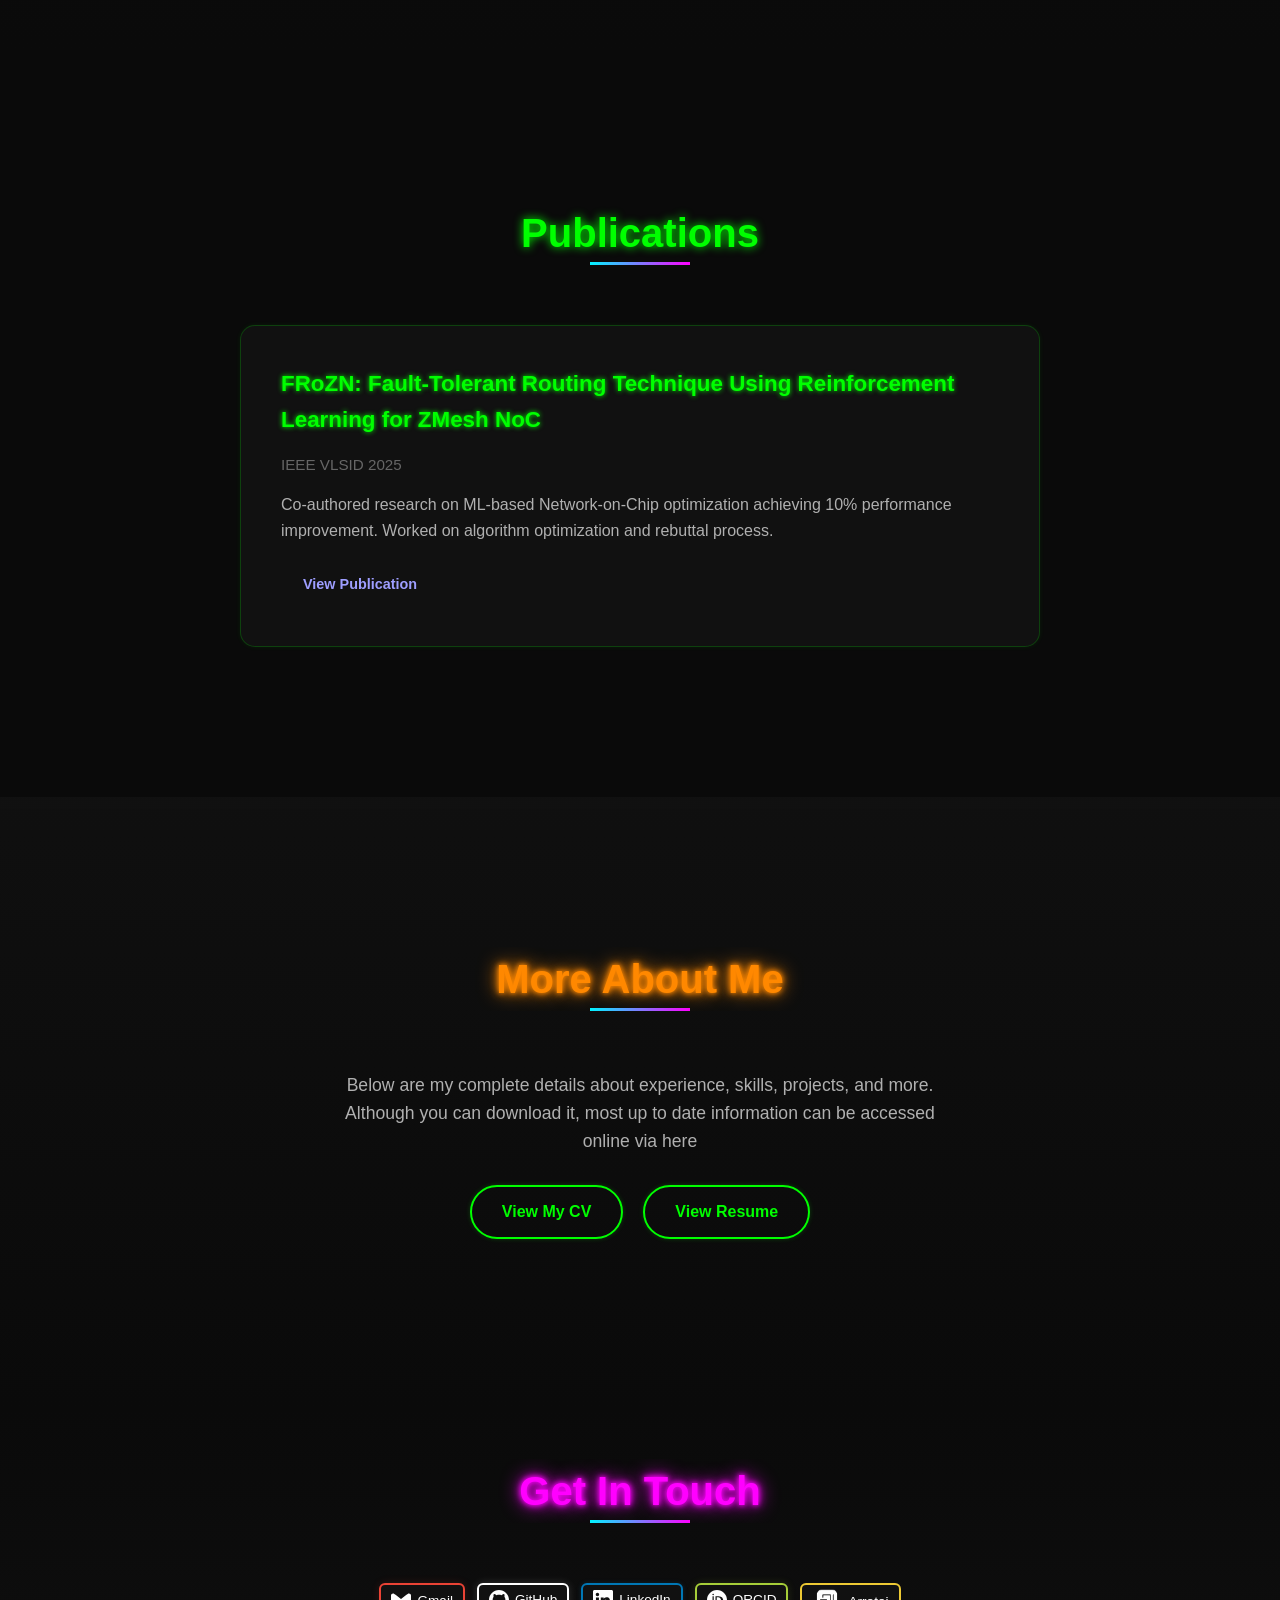
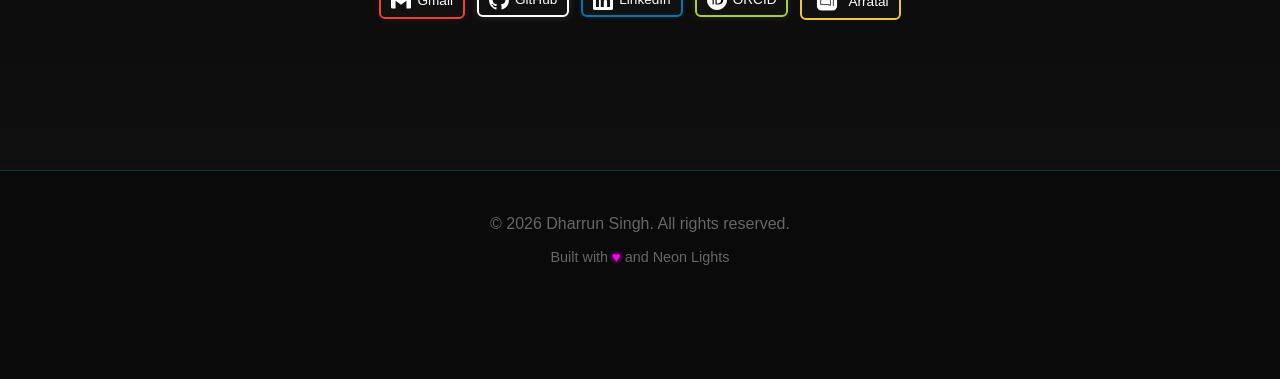
==== commit 80f58ed5: "added downloads section" ====
--- a/index.html
+++ b/index.html
@@ -29,7 +29,7 @@
     <meta name="twitter:image" content="https://devkingofearth.github.io/Meweb.png">
 
     <link rel="stylesheet" href="style.css">
-    <link href="https://fonts.googleapis.com/css2?family=Inter:wght@300;400;500&family=Space+Mono:wght@400;700&display=swap" rel="stylesheet">
+    <link href="https://fonts.googleapis.com/css2?family=Inter:wght@300;400;500&family=Rajdhani:ital,wght@0,400;0,500;0,600;1,400&family=Space+Mono:wght@400;700&display=swap" rel="stylesheet">
 </head>
 <body>
     <!-- Navigation -->
@@ -39,6 +39,7 @@
             <ul class="nav-menu">
                 <li><a href="#about" class="nav-link">About</a></li>
                 <li><a href="#projects" class="nav-link">Projects</a></li>
+                <li><a href="downloads.html" class="nav-link">Downloads</a></li>
                 <li><a href="#cv" class="nav-link">Connect</a></li>
             </ul>
             <div class="hamburger">
@@ -302,7 +303,7 @@
         <div class="container">
             <h2 class="section-title neon-text-orange">More About Me</h2>
             <div class="cv-content">
-                <p class="cv-description">Below are my complete details about experience, skills, projects, and more.</p>
+                <p class="cv-description">Below are my complete details about experience, skills, projects, and more. Although you can download it, most up to date information can be accessed online via here</p>
                 <div class="cv-buttons">
                     <a href="https://rxresu.me/devkingofearth/dharrun-singh-cv" target="_blank" rel="noopener noreferrer" class="btn btn-cv">
                         View My CV
@@ -430,4 +431,4 @@
     <!-- Scroll Animations -->
     <script src="animations.js"></script>
 </body>
-</html>+</html>
